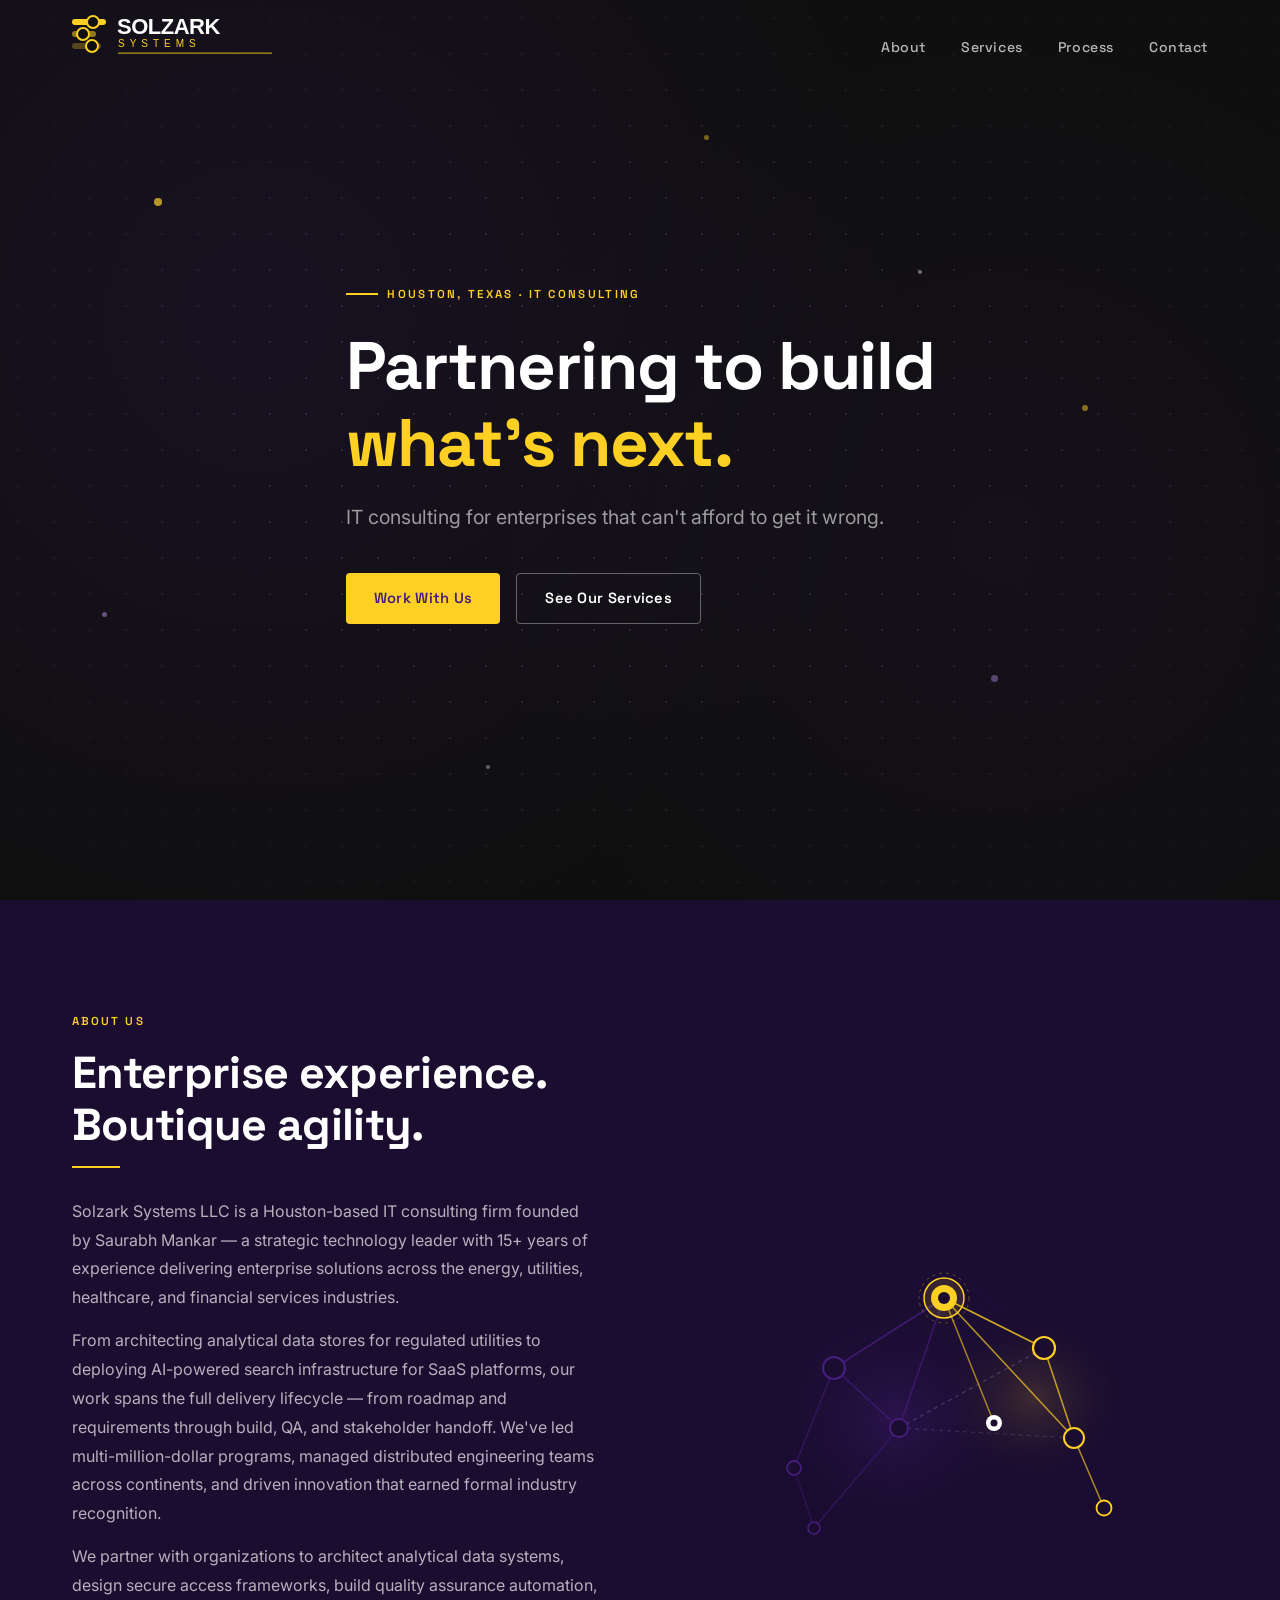
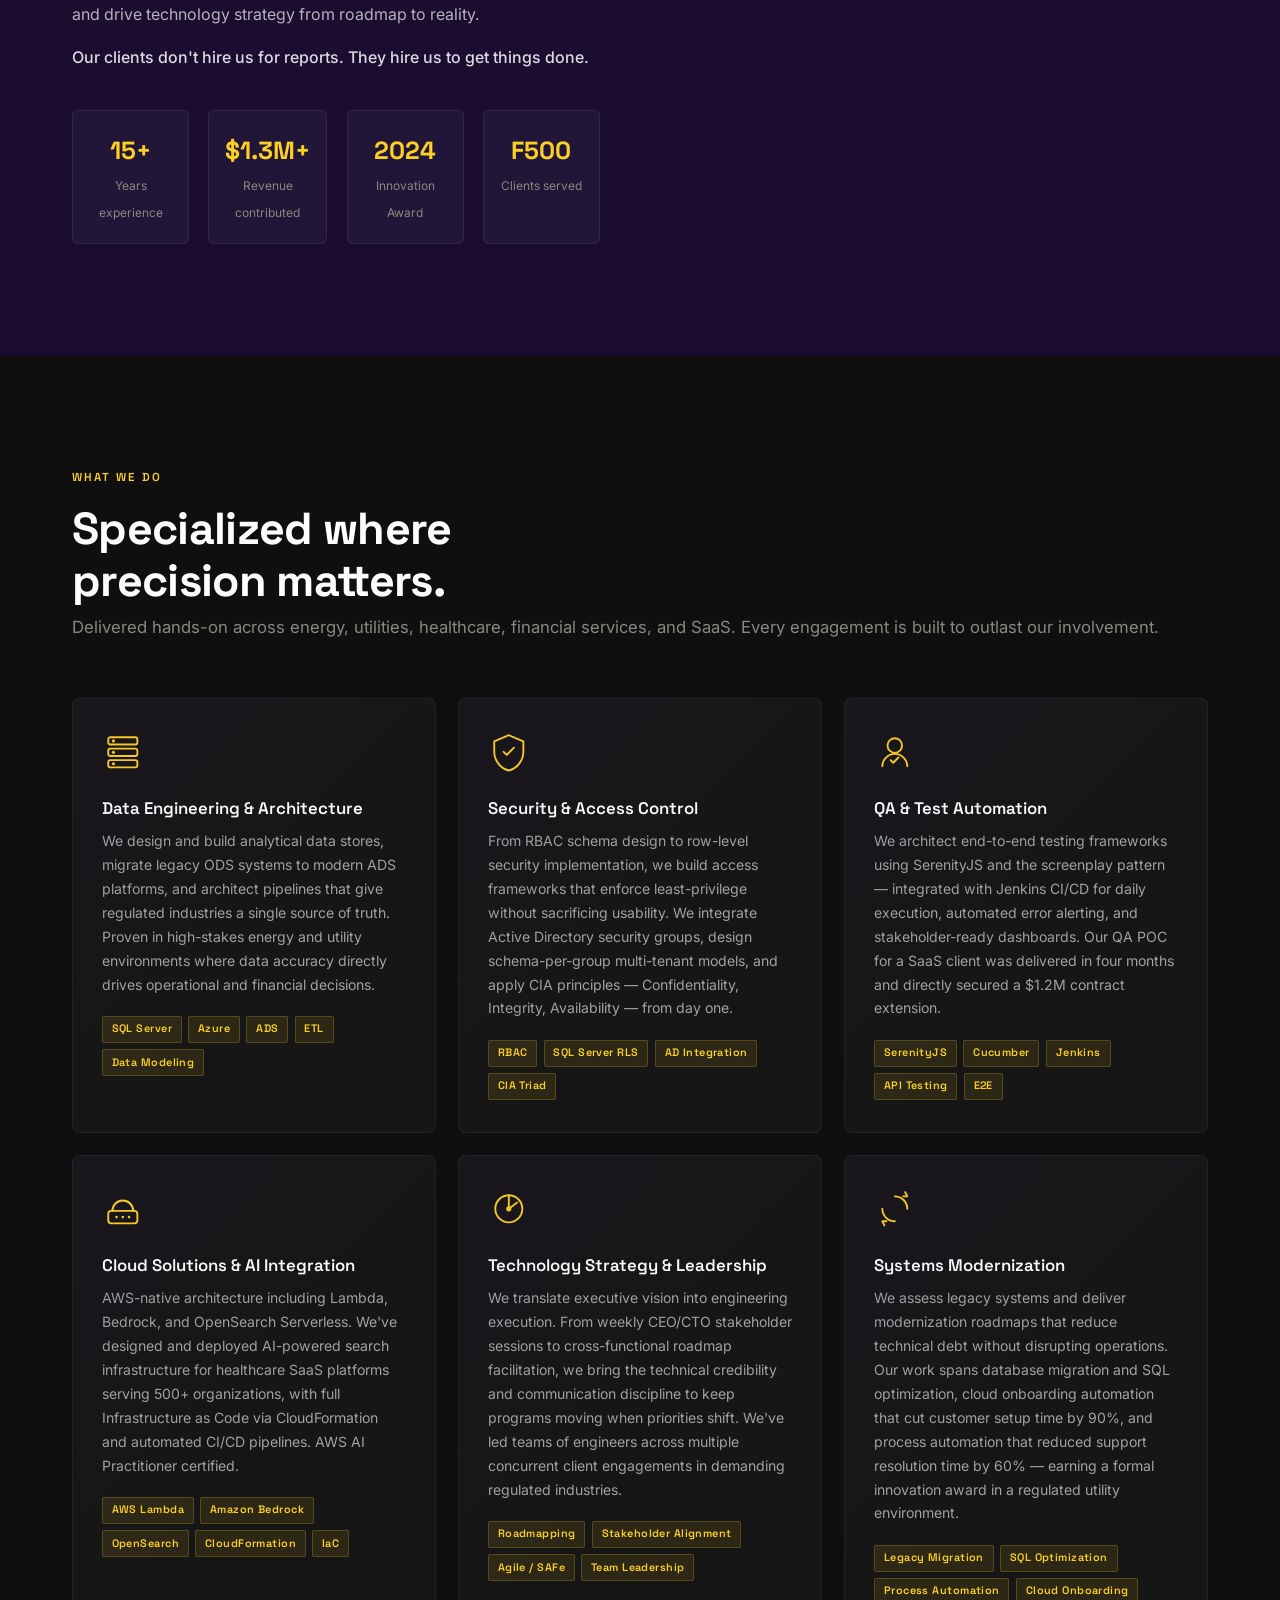
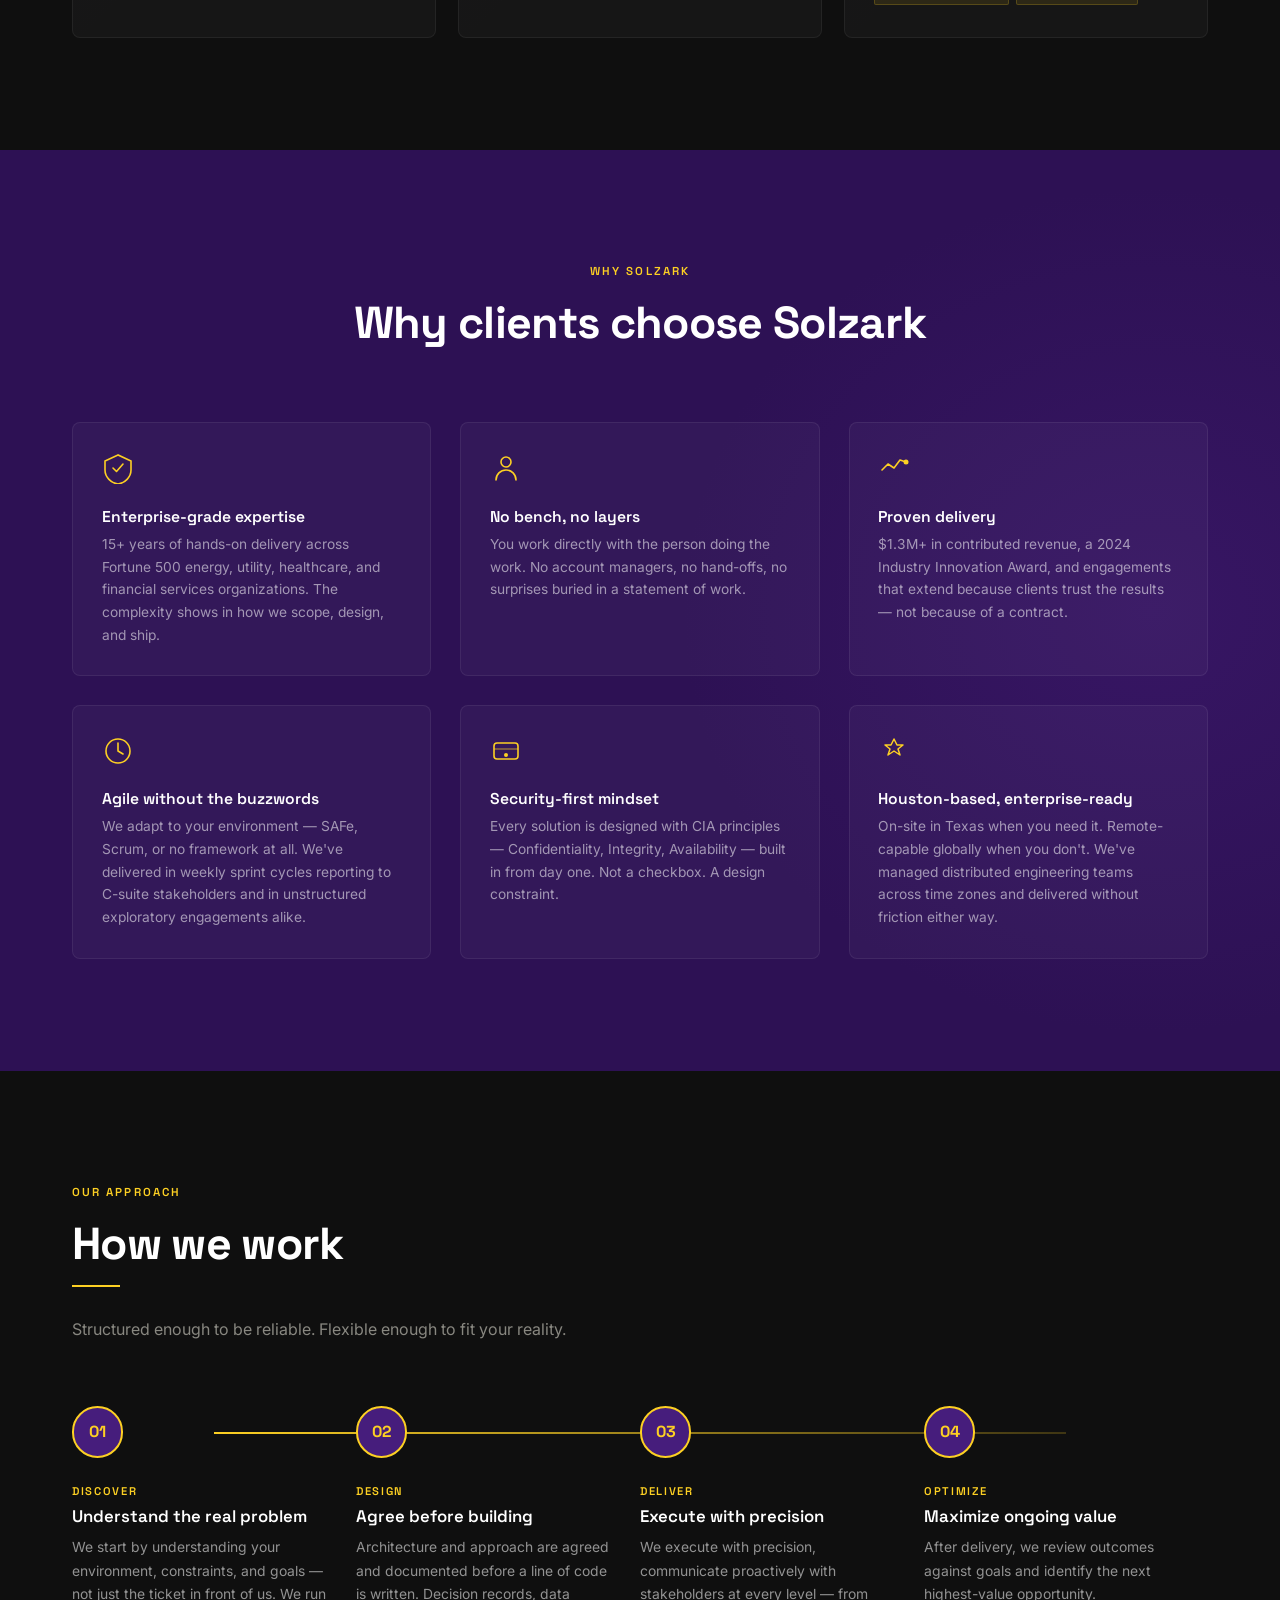
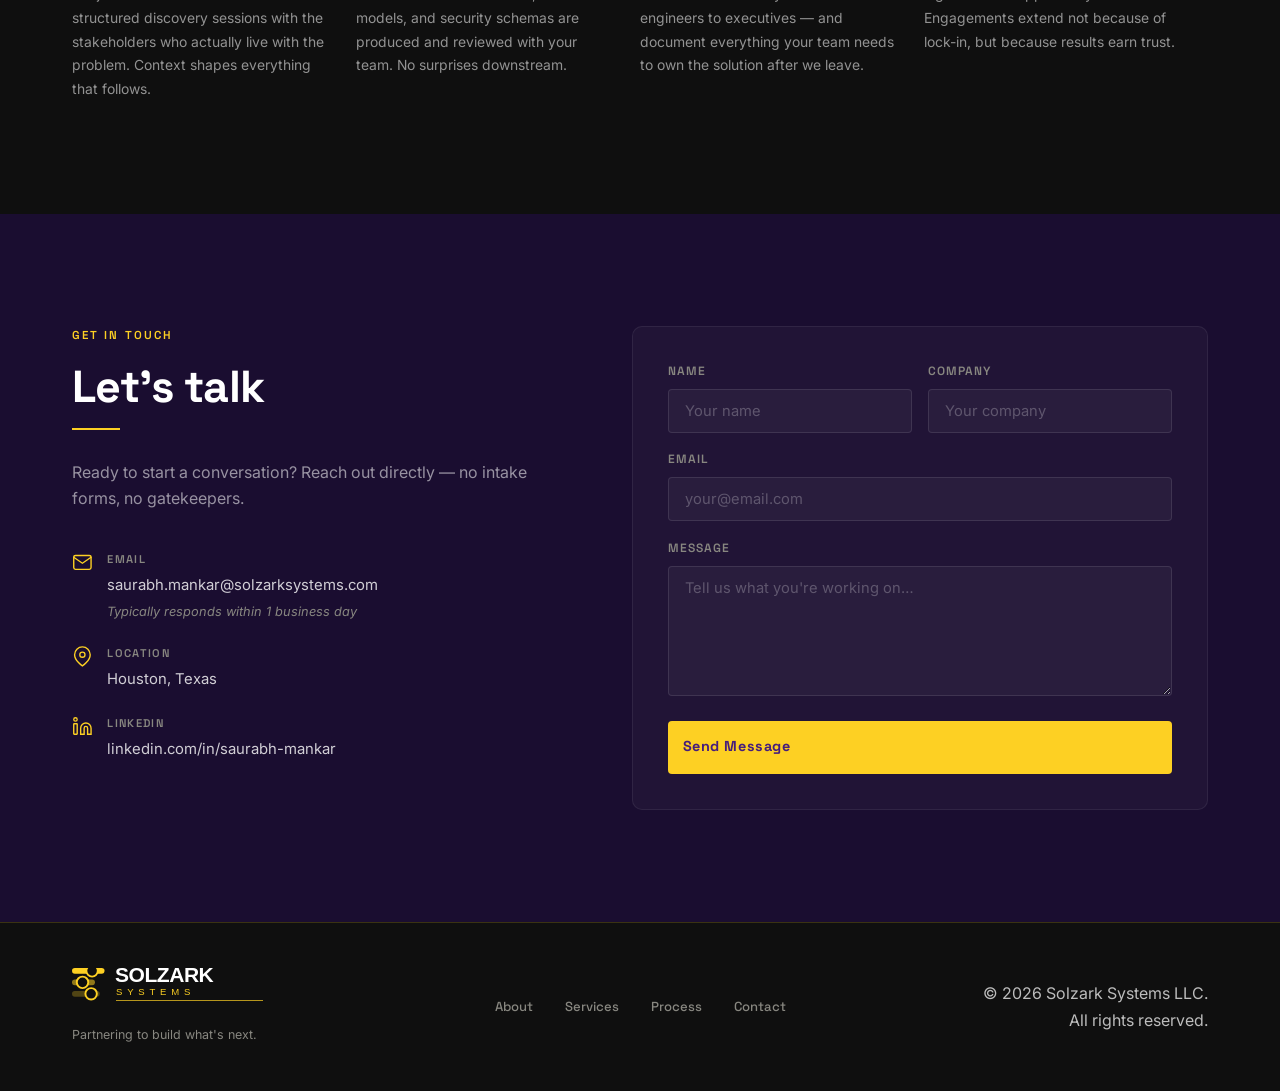
==== index.html @ e84ce882 "Initial commit" ====
<!DOCTYPE html>
<html lang="en">
<head>
  <meta charset="UTF-8" />
  <meta name="viewport" content="width=device-width, initial-scale=1.0" />
  <title>Solzark Systems LLC — Partnering to build what's next.</title>
  <meta name="description" content="Houston-based IT consulting firm specializing in data engineering, cloud architecture, security frameworks, and QA automation for enterprises." />

  <!-- Favicon (inline data URI of icon-only mark) -->
  <link rel="icon" type="image/svg+xml" href="assets/logos/icon-only-purple-bg-apps-digital.svg" />

  <!-- Fonts -->
  <link rel="preconnect" href="https://fonts.googleapis.com" />
  <link rel="preconnect" href="https://fonts.gstatic.com" crossorigin />
  <link href="https://fonts.googleapis.com/css2?family=Inter:wght@300;400;500;600&family=Space+Grotesk:wght@400;500;600;700&display=swap" rel="stylesheet" />

  <!-- Stylesheet -->
  <link rel="stylesheet" href="css/style.css" />
</head>
<body>

<!-- ═══════════════════════════════════════════════════════════
     NAVIGATION
     ═══════════════════════════════════════════════════════════ -->
<nav id="nav" role="navigation" aria-label="Main navigation">
  <div class="container nav-inner">

    <a href="#home" class="nav-logo" aria-label="Solzark Systems — home">
      <!--
        Logo: primary-dark-bg-dark-mode.svg
        Background rect removed so it sits on the nav's transparent/dark bg.
        The SVG viewBox is cropped to the content area only.
      -->
      <svg width="200" height="56" viewBox="20 28 400 92" xmlns="http://www.w3.org/2000/svg" aria-hidden="true">
        <!-- Pill bars -->
        <rect x="20" y="28" width="68" height="12" rx="6" fill="#FDD023"/>
        <rect x="20" y="52" width="48" height="12" rx="6" fill="#FDD023" opacity="0.55"/>
        <rect x="20" y="76" width="58" height="12" rx="6" fill="#FDD023" opacity="0.28"/>
        <!-- Circle nodes -->
        <circle cx="62" cy="34" r="12" fill="#0f0f0f" stroke="#FDD023" stroke-width="4"/>
        <circle cx="42" cy="58" r="12" fill="#0f0f0f" stroke="#FDD023" stroke-width="4"/>
        <circle cx="60" cy="82" r="12" fill="#0f0f0f" stroke="#FDD023" stroke-width="4"/>
        <!-- Wordmark -->
        <text x="110" y="58" font-family="Arial,Helvetica,sans-serif" font-size="44" font-weight="900" fill="#ffffff" letter-spacing="-1">SOLZARK</text>
        <text x="112" y="84" font-family="Arial,Helvetica,sans-serif" font-size="20" font-weight="500" fill="#FDD023" letter-spacing="10">SYSTEMS</text>
        <line x1="112" y1="96" x2="420" y2="96" stroke="#FDD023" stroke-width="2.5" opacity="0.7"/>
      </svg>
    </a>

    <ul class="nav-links" role="list">
      <li><a href="#about">About</a></li>
      <li><a href="#services">Services</a></li>
      <li><a href="#process">Process</a></li>
      <li><a href="#contact">Contact</a></li>
    </ul>

    <button class="hamburger" id="hamburger" aria-label="Toggle menu" aria-expanded="false">
      <span></span><span></span><span></span>
    </button>
  </div>

  <div class="mobile-nav" id="mobileNav" role="menu">
    <a href="#about"   role="menuitem">About</a>
    <a href="#services" role="menuitem">Services</a>
    <a href="#process" role="menuitem">Process</a>
    <a href="#contact" role="menuitem">Contact</a>
  </div>
</nav>


<!-- ═══════════════════════════════════════════════════════════
     HERO
     ═══════════════════════════════════════════════════════════ -->
<section id="home" aria-label="Hero">
  <div class="hero-bg">
    <div class="hero-node hero-node-1"></div>
    <div class="hero-node hero-node-2"></div>
    <div class="hero-node hero-node-3"></div>
    <div class="hero-node hero-node-4"></div>
    <div class="hero-node hero-node-5"></div>
    <div class="hero-node hero-node-6"></div>
    <div class="hero-node hero-node-7"></div>
  </div>
  <div class="container">
    <div class="hero-content">
      <span class="hero-eyebrow">Houston, Texas · IT Consulting</span>
      <h1 class="hero-headline">
        Partnering to build<br>
        <span class="accent">what's next.</span>
      </h1>
      <p class="hero-sub">IT consulting for enterprises that can't afford to get it wrong.</p>
      <div class="hero-ctas">
        <a href="#contact"  class="btn btn-primary">Work With Us</a>
        <a href="#services" class="btn btn-secondary">See Our Services</a>
      </div>
    </div>
  </div>
</section>


<!-- ═══════════════════════════════════════════════════════════
     ABOUT
     ═══════════════════════════════════════════════════════════ -->
<section id="about" aria-label="About Solzark Systems">
  <div class="container">
    <div class="about-grid">

      <div class="about-text">
        <span class="section-label fade-up">About Us</span>
        <h2 class="fade-up stagger-1">Enterprise experience.<br>Boutique agility.</h2>
        <div class="gold-line fade-up stagger-2"></div>

        <p class="about-body fade-up stagger-2">
          Solzark Systems LLC is a Houston-based IT consulting firm founded by Saurabh Mankar — a strategic technology
          leader with 15+ years of experience delivering enterprise solutions across the energy, utilities, healthcare,
          and financial services industries.
        </p>
        <p class="about-body fade-up stagger-3">
          From architecting analytical data stores for regulated utilities to deploying AI-powered search infrastructure
          for SaaS platforms, our work spans the full delivery lifecycle — from roadmap and requirements through build,
          QA, and stakeholder handoff. We've led multi-million-dollar programs, managed distributed engineering teams
          across continents, and driven innovation that earned formal industry recognition.
        </p>
        <p class="about-body fade-up stagger-4">
          We partner with organizations to architect analytical data systems, design secure access frameworks,
          build quality assurance automation, and drive technology strategy from roadmap to reality.
        </p>
        <p class="about-body callout fade-up stagger-5">
          Our clients don't hire us for reports. They hire us to get things done.
        </p>

        <div class="stats-row">
          <div class="stat-card fade-up stagger-2">
            <span class="stat-num">15+</span>
            <span class="stat-label">Years experience</span>
          </div>
          <div class="stat-card fade-up stagger-3">
            <span class="stat-num">$1.3M+</span>
            <span class="stat-label">Revenue contributed</span>
          </div>
          <div class="stat-card fade-up stagger-4">
            <span class="stat-num">2024</span>
            <span class="stat-label">Innovation Award</span>
          </div>
          <div class="stat-card fade-up stagger-5">
            <span class="stat-num">F500</span>
            <span class="stat-label">Clients served</span>
          </div>
        </div>
      </div>

      <div class="about-visual fade-up stagger-3" aria-hidden="true">
        <!-- Abstract network illustration -->
        <svg class="about-network" viewBox="0 0 420 380" fill="none" xmlns="http://www.w3.org/2000/svg">
          <defs>
            <radialGradient id="glow1" cx="50%" cy="50%" r="50%">
              <stop offset="0%"   stop-color="#461D7C" stop-opacity="0.3"/>
              <stop offset="100%" stop-color="#0f0f0f" stop-opacity="0"/>
            </radialGradient>
            <radialGradient id="glow2" cx="50%" cy="50%" r="50%">
              <stop offset="0%"   stop-color="#FDD023" stop-opacity="0.15"/>
              <stop offset="100%" stop-color="#0f0f0f" stop-opacity="0"/>
            </radialGradient>
          </defs>
          <ellipse cx="160" cy="180" rx="140" ry="130" fill="url(#glow1)"/>
          <ellipse cx="300" cy="160" rx="100" ry="90"  fill="url(#glow2)"/>
          <!-- Lines -->
          <line x1="210" y1="60"  x2="100" y2="130" stroke="#461D7C" stroke-width="1.8" opacity="0.8"/>
          <line x1="210" y1="60"  x2="165" y2="190" stroke="#461D7C" stroke-width="1.6" opacity="0.7"/>
          <line x1="210" y1="60"  x2="310" y2="110" stroke="#FDD023" stroke-width="1.8" opacity="0.8"/>
          <line x1="210" y1="60"  x2="340" y2="200" stroke="#FDD023" stroke-width="1.5" opacity="0.7"/>
          <line x1="210" y1="60"  x2="260" y2="185" stroke="#FDD023" stroke-width="1.5" opacity="0.6"/>
          <line x1="100" y1="130" x2="165" y2="190" stroke="#461D7C" stroke-width="1.6" opacity="0.7"/>
          <line x1="100" y1="130" x2="60"  y2="230" stroke="#461D7C" stroke-width="1.4" opacity="0.6"/>
          <line x1="165" y1="190" x2="80"  y2="290" stroke="#461D7C" stroke-width="1.4" opacity="0.55"/>
          <line x1="60"  y1="230" x2="80"  y2="290" stroke="#461D7C" stroke-width="1.2" opacity="0.5"/>
          <line x1="310" y1="110" x2="340" y2="200" stroke="#FDD023" stroke-width="1.6" opacity="0.7"/>
          <line x1="340" y1="200" x2="370" y2="270" stroke="#FDD023" stroke-width="1.5" opacity="0.65"/>
          <line x1="165" y1="190" x2="310" y2="110" stroke="#9B7CC4" stroke-width="1.2" stroke-dasharray="4,4" opacity="0.35"/>
          <line x1="165" y1="190" x2="340" y2="200" stroke="#9B7CC4" stroke-width="1"   stroke-dasharray="4,4" opacity="0.28"/>
          <!-- Hub -->
          <circle cx="210" cy="60" r="20" fill="rgba(253,208,35,0.12)" stroke="#FDD023" stroke-width="1.5"/>
          <circle cx="210" cy="60" r="13" fill="#FDD023"/>
          <circle cx="210" cy="60" r="6"  fill="#1a0d30"/>
          <!-- Left nodes -->
          <circle cx="100" cy="130" r="11" fill="#1a0d30" stroke="#461D7C" stroke-width="2.2"/>
          <circle cx="165" cy="190" r="9"  fill="#1a0d30" stroke="#461D7C" stroke-width="2"/>
          <circle cx="60"  cy="230" r="7"  fill="#1a0d30" stroke="#461D7C" stroke-width="1.8"/>
          <circle cx="80"  cy="290" r="6"  fill="#1a0d30" stroke="#461D7C" stroke-width="1.6"/>
          <!-- Bridge -->
          <circle cx="260" cy="185" r="8" fill="#ffffff"/>
          <circle cx="260" cy="185" r="3.5" fill="#1a0d30"/>
          <!-- Right nodes -->
          <circle cx="310" cy="110" r="11" fill="#1a0d30" stroke="#FDD023" stroke-width="2.2"/>
          <circle cx="340" cy="200" r="10" fill="#1a0d30" stroke="#FDD023" stroke-width="2"/>
          <circle cx="370" cy="270" r="7.5" fill="#1a0d30" stroke="#FDD023" stroke-width="1.8"/>
          <circle cx="210" cy="60" r="25" fill="none" stroke="#FDD023" stroke-width="0.8" stroke-dasharray="3,4" opacity="0.4"/>
        </svg>
      </div>

    </div>
  </div>
</section>


<!-- ═══════════════════════════════════════════════════════════
     SERVICES
     ═══════════════════════════════════════════════════════════ -->
<section id="services" aria-label="Services">
  <div class="container">
    <div class="services-header">
      <span class="section-label fade-up">What We Do</span>
      <h2 class="fade-up stagger-1">Specialized where<br>precision matters.</h2>
      <p class="services-sub fade-up stagger-2">Delivered hands-on across energy, utilities, healthcare, financial services, and SaaS. Every engagement is built to outlast our involvement.</p>
    </div>

    <div class="services-grid">

      <!-- 1 -->
      <div class="service-card fade-up stagger-1">
        <svg class="svc-icon" viewBox="0 0 40 40" fill="none" aria-hidden="true">
          <rect x="6" y="6"  width="28" height="7" rx="2" stroke="currentColor" stroke-width="1.8"/>
          <rect x="6" y="17" width="28" height="7" rx="2" stroke="currentColor" stroke-width="1.8"/>
          <rect x="6" y="28" width="28" height="7" rx="2" stroke="currentColor" stroke-width="1.8"/>
          <circle cx="11" cy="9.5"  r="1.5" fill="currentColor"/>
          <circle cx="11" cy="20.5" r="1.5" fill="currentColor"/>
          <circle cx="11" cy="31.5" r="1.5" fill="currentColor"/>
        </svg>
        <h3 class="svc-title">Data Engineering &amp; Architecture</h3>
        <p class="svc-body">
          We design and build analytical data stores, migrate legacy ODS systems to modern ADS platforms, and architect
          pipelines that give regulated industries a single source of truth. Proven in high-stakes energy and utility environments
          where data accuracy directly drives operational and financial decisions.
        </p>
        <div class="svc-tags">
          <span class="tag">SQL Server</span>
          <span class="tag">Azure</span>
          <span class="tag">ADS</span>
          <span class="tag">ETL</span>
          <span class="tag">Data Modeling</span>
        </div>
      </div>

      <!-- 2 -->
      <div class="service-card fade-up stagger-2">
        <svg class="svc-icon" viewBox="0 0 40 40" fill="none" aria-hidden="true">
          <path d="M20 4L6 10v10c0 8.3 5.9 16 14 18 8.1-2 14-9.7 14-18V10L20 4z" stroke="currentColor" stroke-width="1.8"/>
          <path d="M15 20l3 3 7-7" stroke="currentColor" stroke-width="1.8" stroke-linecap="round" stroke-linejoin="round"/>
        </svg>
        <h3 class="svc-title">Security &amp; Access Control</h3>
        <p class="svc-body">
          From RBAC schema design to row-level security implementation, we build access frameworks that enforce
          least-privilege without sacrificing usability. We integrate Active Directory security groups, design
          schema-per-group multi-tenant models, and apply CIA principles — Confidentiality, Integrity, Availability —
          from day one.
        </p>
        <div class="svc-tags">
          <span class="tag">RBAC</span>
          <span class="tag">SQL Server RLS</span>
          <span class="tag">AD Integration</span>
          <span class="tag">CIA Triad</span>
        </div>
      </div>

      <!-- 3 -->
      <div class="service-card fade-up stagger-3">
        <svg class="svc-icon" viewBox="0 0 40 40" fill="none" aria-hidden="true">
          <circle cx="20" cy="14" r="7" stroke="currentColor" stroke-width="1.8"/>
          <path d="M8 34c0-6.6 5.4-12 12-12s12 5.4 12 12" stroke="currentColor" stroke-width="1.8" stroke-linecap="round"/>
          <path d="M16 28l2.5 2.5 5-5" stroke="currentColor" stroke-width="1.8" stroke-linecap="round" stroke-linejoin="round"/>
        </svg>
        <h3 class="svc-title">QA &amp; Test Automation</h3>
        <p class="svc-body">
          We architect end-to-end testing frameworks using SerenityJS and the screenplay pattern — integrated with
          Jenkins CI/CD for daily execution, automated error alerting, and stakeholder-ready dashboards. Our QA POC
          for a SaaS client was delivered in four months and directly secured a $1.2M contract extension.
        </p>
        <div class="svc-tags">
          <span class="tag">SerenityJS</span>
          <span class="tag">Cucumber</span>
          <span class="tag">Jenkins</span>
          <span class="tag">API Testing</span>
          <span class="tag">E2E</span>
        </div>
      </div>

      <!-- 4 -->
      <div class="service-card fade-up stagger-4">
        <svg class="svc-icon" viewBox="0 0 40 40" fill="none" aria-hidden="true">
          <path d="M10 22c0-5.5 4.5-10 10-10s10 4.5 10 10" stroke="currentColor" stroke-width="1.8" stroke-linecap="round"/>
          <rect x="6" y="22" width="28" height="12" rx="3" stroke="currentColor" stroke-width="1.8"/>
          <line x1="14" y1="28" x2="14" y2="28" stroke="currentColor" stroke-width="2.5" stroke-linecap="round"/>
          <line x1="20" y1="28" x2="20" y2="28" stroke="currentColor" stroke-width="2.5" stroke-linecap="round"/>
          <line x1="26" y1="28" x2="26" y2="28" stroke="currentColor" stroke-width="2.5" stroke-linecap="round"/>
        </svg>
        <h3 class="svc-title">Cloud Solutions &amp; AI Integration</h3>
        <p class="svc-body">
          AWS-native architecture including Lambda, Bedrock, and OpenSearch Serverless. We've designed and deployed
          AI-powered search infrastructure for healthcare SaaS platforms serving 500+ organizations, with full
          Infrastructure as Code via CloudFormation and automated CI/CD pipelines. AWS AI Practitioner certified.
        </p>
        <div class="svc-tags">
          <span class="tag">AWS Lambda</span>
          <span class="tag">Amazon Bedrock</span>
          <span class="tag">OpenSearch</span>
          <span class="tag">CloudFormation</span>
          <span class="tag">IaC</span>
        </div>
      </div>

      <!-- 5 -->
      <div class="service-card fade-up stagger-5">
        <svg class="svc-icon" viewBox="0 0 40 40" fill="none" aria-hidden="true">
          <circle cx="20" cy="20" r="13" stroke="currentColor" stroke-width="1.8"/>
          <line x1="20" y1="7"  x2="20" y2="20" stroke="currentColor" stroke-width="1.8" stroke-linecap="round"/>
          <line x1="20" y1="20" x2="28" y2="14" stroke="currentColor" stroke-width="1.8" stroke-linecap="round"/>
          <circle cx="20" cy="20" r="2.5" fill="currentColor"/>
        </svg>
        <h3 class="svc-title">Technology Strategy &amp; Leadership</h3>
        <p class="svc-body">
          We translate executive vision into engineering execution. From weekly CEO/CTO stakeholder sessions to
          cross-functional roadmap facilitation, we bring the technical credibility and communication discipline
          to keep programs moving when priorities shift. We've led teams of engineers across multiple concurrent
          client engagements in demanding regulated industries.
        </p>
        <div class="svc-tags">
          <span class="tag">Roadmapping</span>
          <span class="tag">Stakeholder Alignment</span>
          <span class="tag">Agile / SAFe</span>
          <span class="tag">Team Leadership</span>
        </div>
      </div>

      <!-- 6 -->
      <div class="service-card fade-up stagger-6">
        <svg class="svc-icon" viewBox="0 0 40 40" fill="none" aria-hidden="true">
          <path d="M20 8a12 12 0 0 1 12 12" stroke="currentColor" stroke-width="1.8" stroke-linecap="round"/>
          <path d="M20 32a12 12 0 0 1-12-12" stroke="currentColor" stroke-width="1.8" stroke-linecap="round"/>
          <polyline points="30,4 32,8 28,8" stroke="currentColor" stroke-width="1.8" stroke-linecap="round" stroke-linejoin="round"/>
          <polyline points="10,36 8,32 12,32" stroke="currentColor" stroke-width="1.8" stroke-linecap="round" stroke-linejoin="round"/>
        </svg>
        <h3 class="svc-title">Systems Modernization</h3>
        <p class="svc-body">
          We assess legacy systems and deliver modernization roadmaps that reduce technical debt without disrupting
          operations. Our work spans database migration and SQL optimization, cloud onboarding automation that cut
          customer setup time by 90%, and process automation that reduced support resolution time by 60% — earning
          a formal innovation award in a regulated utility environment.
        </p>
        <div class="svc-tags">
          <span class="tag">Legacy Migration</span>
          <span class="tag">SQL Optimization</span>
          <span class="tag">Process Automation</span>
          <span class="tag">Cloud Onboarding</span>
        </div>
      </div>

    </div>
  </div>
</section>


<!-- ═══════════════════════════════════════════════════════════
     WHY SOLZARK
     ═══════════════════════════════════════════════════════════ -->
<section id="why" aria-label="Why Solzark">
  <div class="container">
    <div class="why-header">
      <span class="section-label fade-up">Why Solzark</span>
      <h2 class="fade-up stagger-1">Why clients choose Solzark</h2>
      <div class="gold-line fade-up stagger-2"></div>
    </div>
    <div class="why-grid">

      <div class="why-card fade-up stagger-1">
        <svg class="why-icon" viewBox="0 0 32 32" fill="none" aria-hidden="true">
          <path d="M16 3L3 9v9c0 6.6 5.5 13 13 14 7.5-1 13-7.4 13-14V9L16 3z" stroke="currentColor" stroke-width="1.6"/>
          <path d="M11 16l3.5 3.5L21 12" stroke="currentColor" stroke-width="1.6" stroke-linecap="round" stroke-linejoin="round"/>
        </svg>
        <h3 class="why-title">Enterprise-grade expertise</h3>
        <p class="why-desc">15+ years of hands-on delivery across Fortune 500 energy, utility, healthcare, and financial services organizations. The complexity shows in how we scope, design, and ship.</p>
      </div>

      <div class="why-card fade-up stagger-2">
        <svg class="why-icon" viewBox="0 0 32 32" fill="none" aria-hidden="true">
          <circle cx="16" cy="10" r="5" stroke="currentColor" stroke-width="1.6"/>
          <path d="M6 28c0-5.5 4.5-10 10-10s10 4.5 10 10" stroke="currentColor" stroke-width="1.6" stroke-linecap="round"/>
        </svg>
        <h3 class="why-title">No bench, no layers</h3>
        <p class="why-desc">You work directly with the person doing the work. No account managers, no hand-offs, no surprises buried in a statement of work.</p>
      </div>

      <div class="why-card fade-up stagger-3">
        <svg class="why-icon" viewBox="0 0 32 32" fill="none" aria-hidden="true">
          <polyline points="4,18 10,12 16,16 22,8 28,10" stroke="currentColor" stroke-width="1.6" stroke-linecap="round" stroke-linejoin="round"/>
          <circle cx="28" cy="10" r="2.5" fill="currentColor"/>
        </svg>
        <h3 class="why-title">Proven delivery</h3>
        <p class="why-desc">$1.3M+ in contributed revenue, a 2024 Industry Innovation Award, and engagements that extend because clients trust the results — not because of a contract.</p>
      </div>

      <div class="why-card fade-up stagger-4">
        <svg class="why-icon" viewBox="0 0 32 32" fill="none" aria-hidden="true">
          <circle cx="16" cy="16" r="12" stroke="currentColor" stroke-width="1.6"/>
          <path d="M16 8v8l5 3" stroke="currentColor" stroke-width="1.6" stroke-linecap="round" stroke-linejoin="round"/>
        </svg>
        <h3 class="why-title">Agile without the buzzwords</h3>
        <p class="why-desc">We adapt to your environment — SAFe, Scrum, or no framework at all. We've delivered in weekly sprint cycles reporting to C-suite stakeholders and in unstructured exploratory engagements alike.</p>
      </div>

      <div class="why-card fade-up stagger-5">
        <svg class="why-icon" viewBox="0 0 32 32" fill="none" aria-hidden="true">
          <rect x="4" y="8" width="24" height="16" rx="3" stroke="currentColor" stroke-width="1.6"/>
          <line x1="4" y1="14" x2="28" y2="14" stroke="currentColor" stroke-width="1.4" opacity="0.5"/>
          <circle cx="16" cy="20" r="2" fill="currentColor"/>
        </svg>
        <h3 class="why-title">Security-first mindset</h3>
        <p class="why-desc">Every solution is designed with CIA principles — Confidentiality, Integrity, Availability — built in from day one. Not a checkbox. A design constraint.</p>
      </div>

      <div class="why-card fade-up stagger-6">
        <svg class="why-icon" viewBox="0 0 32 32" fill="none" aria-hidden="true">
          <path d="M16 4l3 6h6l-5 4 2 6-6-4-6 4 2-6-5-4h6z" stroke="currentColor" stroke-width="1.5" stroke-linejoin="round"/>
        </svg>
        <h3 class="why-title">Houston-based, enterprise-ready</h3>
        <p class="why-desc">On-site in Texas when you need it. Remote-capable globally when you don't. We've managed distributed engineering teams across time zones and delivered without friction either way.</p>
      </div>

    </div>
  </div>
</section>


<!-- ═══════════════════════════════════════════════════════════
     PROCESS
     ═══════════════════════════════════════════════════════════ -->
<section id="process" aria-label="Our Process">
  <div class="container">
    <div class="process-header">
      <span class="section-label fade-up">Our Approach</span>
      <h2 class="fade-up stagger-1">How we work</h2>
      <div class="gold-line fade-up stagger-2"></div>
      <p class="fade-up stagger-2" style="color:var(--muted);max-width:520px;">
        Structured enough to be reliable. Flexible enough to fit your reality.
      </p>
    </div>

    <div class="process-timeline">
      <div class="process-step fade-up stagger-1">
        <div class="step-num">01</div>
        <p class="step-label">Discover</p>
        <h3 class="step-title">Understand the real problem</h3>
        <p class="step-body">We start by understanding your environment, constraints, and goals — not just the ticket in front of us. We run structured discovery sessions with the stakeholders who actually live with the problem. Context shapes everything that follows.</p>
      </div>
      <div class="process-step fade-up stagger-2">
        <div class="step-num">02</div>
        <p class="step-label">Design</p>
        <h3 class="step-title">Agree before building</h3>
        <p class="step-body">Architecture and approach are agreed and documented before a line of code is written. Decision records, data models, and security schemas are produced and reviewed with your team. No surprises downstream.</p>
      </div>
      <div class="process-step fade-up stagger-3">
        <div class="step-num">03</div>
        <p class="step-label">Deliver</p>
        <h3 class="step-title">Execute with precision</h3>
        <p class="step-body">We execute with precision, communicate proactively with stakeholders at every level — from engineers to executives — and document everything your team needs to own the solution after we leave.</p>
      </div>
      <div class="process-step fade-up stagger-4">
        <div class="step-num">04</div>
        <p class="step-label">Optimize</p>
        <h3 class="step-title">Maximize ongoing value</h3>
        <p class="step-body">After delivery, we review outcomes against goals and identify the next highest-value opportunity. Engagements extend not because of lock-in, but because results earn trust.</p>
      </div>
    </div>
  </div>
</section>


<!-- ═══════════════════════════════════════════════════════════
     CONTACT
     ═══════════════════════════════════════════════════════════ -->
<section id="contact" aria-label="Contact">
  <div class="container">
    <div class="contact-grid">

      <div class="contact-left">
        <span class="section-label fade-up">Get In Touch</span>
        <h2 class="fade-up stagger-1">Let's talk</h2>
        <div class="gold-line fade-up stagger-2"></div>
        <p class="contact-sub fade-up stagger-2">Ready to start a conversation? Reach out directly — no intake forms, no gatekeepers.</p>

        <div class="contact-item fade-up stagger-3">
          <svg class="contact-item-icon" viewBox="0 0 24 24" fill="none" aria-hidden="true">
            <path d="M4 4h16c1.1 0 2 .9 2 2v12c0 1.1-.9 2-2 2H4c-1.1 0-2-.9-2-2V6c0-1.1.9-2 2-2z" stroke="currentColor" stroke-width="1.6"/>
            <polyline points="22,6 12,13 2,6" stroke="currentColor" stroke-width="1.6" stroke-linecap="round"/>
          </svg>
          <div>
            <p class="contact-item-label">Email</p>
            <a href="mailto:saurabh.mankar@solzarksystems.com" class="contact-item-val">saurabh.mankar@solzarksystems.com</a>
            <p class="response-note">Typically responds within 1 business day</p>
          </div>
        </div>

        <div class="contact-item fade-up stagger-4">
          <svg class="contact-item-icon" viewBox="0 0 24 24" fill="none" aria-hidden="true">
            <path d="M21 10c0 7-9 13-9 13s-9-6-9-13a9 9 0 0 1 18 0z" stroke="currentColor" stroke-width="1.6"/>
            <circle cx="12" cy="10" r="3" stroke="currentColor" stroke-width="1.5"/>
          </svg>
          <div>
            <p class="contact-item-label">Location</p>
            <span class="contact-item-val">Houston, Texas</span>
          </div>
        </div>

        <div class="contact-item fade-up stagger-5">
          <svg class="contact-item-icon" viewBox="0 0 24 24" fill="none" aria-hidden="true">
            <path d="M16 8a6 6 0 0 1 6 6v7h-4v-7a2 2 0 0 0-4 0v7h-4v-7a6 6 0 0 1 6-6z" stroke="currentColor" stroke-width="1.6"/>
            <rect x="2" y="9" width="4" height="12" stroke="currentColor" stroke-width="1.6" rx="0.5"/>
            <circle cx="4" cy="4" r="2" stroke="currentColor" stroke-width="1.5"/>
          </svg>
          <div>
            <p class="contact-item-label">LinkedIn</p>
            <!-- TODO: Replace with your actual LinkedIn profile URL -->
            <a href="https://linkedin.com/in/saurabh-mankar" target="_blank" rel="noopener noreferrer" class="contact-item-val">linkedin.com/in/saurabh-mankar</a>
          </div>
        </div>
      </div>

      <div class="fade-up stagger-2">
        <div class="contact-form">
          <form id="contactForm" action="https://formspree.io/f/xgornnzn" method="POST">
            <div class="form-row">
              <div class="form-group">
                <label for="name">Name</label>
                <input type="text" id="name" name="name" placeholder="Your name" required />
              </div>
              <div class="form-group">
                <label for="company">Company</label>
                <input type="text" id="company" name="company" placeholder="Your company" />
              </div>
            </div>
            <div class="form-group">
              <label for="email">Email</label>
              <input type="email" id="email" name="email" placeholder="your@email.com" required />
            </div>
            <div class="form-group">
              <label for="message">Message</label>
              <textarea id="message" name="message" placeholder="Tell us what you're working on…" required></textarea>
            </div>
            <button type="submit" class="btn btn-primary form-submit">Send Message</button>
          </form>

          <div id="form-success">
            <svg class="check-icon" viewBox="0 0 48 48" fill="none" aria-hidden="true">
              <circle cx="24" cy="24" r="22" stroke="#FDD023" stroke-width="2"/>
              <path d="M15 24l7 7 11-11" stroke="#FDD023" stroke-width="2.5" stroke-linecap="round" stroke-linejoin="round"/>
            </svg>
            <h3>Message received.</h3>
            <p>Thanks for reaching out. Saurabh will be in touch within 1 business day.</p>
          </div>
        </div>
      </div>

    </div>
  </div>
</section>


<!-- ═══════════════════════════════════════════════════════════
     FOOTER
     ═══════════════════════════════════════════════════════════ -->
<footer>
  <div class="container footer-inner">

    <div class="footer-brand">
      <svg class="footer-logo" viewBox="20 28 400 92" xmlns="http://www.w3.org/2000/svg" aria-label="Solzark Systems" aria-hidden="true">
        <rect x="20" y="28" width="68" height="12" rx="6" fill="#FDD023"/>
        <rect x="20" y="52" width="48" height="12" rx="6" fill="#FDD023" opacity="0.55"/>
        <rect x="20" y="76" width="58" height="12" rx="6" fill="#FDD023" opacity="0.28"/>
        <circle cx="62" cy="34" r="12" fill="#0f0f0f" stroke="#FDD023" stroke-width="4"/>
        <circle cx="42" cy="58" r="12" fill="#0f0f0f" stroke="#FDD023" stroke-width="4"/>
        <circle cx="60" cy="82" r="12" fill="#0f0f0f" stroke="#FDD023" stroke-width="4"/>
        <text x="110" y="58" font-family="Arial,Helvetica,sans-serif" font-size="44" font-weight="900" fill="#ffffff" letter-spacing="-1">SOLZARK</text>
        <text x="112" y="84" font-family="Arial,Helvetica,sans-serif" font-size="20" font-weight="500" fill="#FDD023" letter-spacing="10">SYSTEMS</text>
        <line x1="112" y1="96" x2="420" y2="96" stroke="#FDD023" stroke-width="2.5" opacity="0.7"/>
      </svg>
      <p class="tagline">Partnering to build what's next.</p>
    </div>

    <nav class="footer-links" aria-label="Footer navigation">
      <a href="#about">About</a>
      <a href="#services">Services</a>
      <a href="#process">Process</a>
      <a href="#contact">Contact</a>
    </nav>

    <div class="footer-copy">
      <p>© 2026 Solzark Systems LLC.</p>
      <p>All rights reserved.</p>
    </div>

  </div>
</footer>

<!-- Script -->
<script src="js/main.js"></script>
</body>
</html>
---- css/style.css ----
/* ═══════════════════════════════════════════════════════════════
   SOLZARK SYSTEMS LLC — Main Stylesheet
   Fonts: Inter (body) · Space Grotesk (headings) via Google Fonts
   ═══════════════════════════════════════════════════════════════ */

:root {
  --purple:       #461D7C;
  --gold:         #FDD023;
  --dark-purple:  #2D1154;
  --bg:           #0f0f0f;
  --white:        #ffffff;
  --muted:        #888780;
  --light-purple: #9B7CC4;
  --purple-bg2:   #1a0d30;
  --card-bg:      #161616;
  --transition:   0.28s cubic-bezier(0.4, 0, 0.2, 1);
}

*, *::before, *::after { box-sizing: border-box; margin: 0; padding: 0; }
html { scroll-behavior: smooth; font-size: 16px; }
body {
  background: var(--bg);
  color: var(--white);
  font-family: 'Inter', sans-serif;
  line-height: 1.65;
  overflow-x: hidden;
  -webkit-font-smoothing: antialiased;
}
a { color: inherit; text-decoration: none; }
img { display: block; max-width: 100%; }
button { cursor: pointer; border: none; background: none; font: inherit; }
ul { list-style: none; }

h1, h2, h3, h4 { font-family: 'Space Grotesk', sans-serif; line-height: 1.15; }
h1 { font-size: clamp(2.4rem, 5.5vw, 4.2rem); font-weight: 700; letter-spacing: -0.02em; }
h2 { font-size: clamp(1.8rem, 3.5vw, 2.8rem); font-weight: 700; letter-spacing: -0.015em; }
h3 { font-size: 1.15rem; font-weight: 600; }
p  { color: rgba(255,255,255,0.72); font-size: 1rem; }

.container { max-width: 1200px; margin: 0 auto; padding: 0 2rem; }

.section-label {
  font-family: 'Space Grotesk', sans-serif;
  font-size: 0.72rem;
  font-weight: 600;
  letter-spacing: 0.18em;
  text-transform: uppercase;
  color: var(--gold);
  margin-bottom: 1rem;
  display: block;
}
.gold-line { width: 3rem; height: 2px; background: var(--gold); margin: 1rem 0 1.8rem; }

/* Scroll animations */
.fade-up { opacity: 0; transform: translateY(32px); transition: opacity 0.65s ease, transform 0.65s ease; }
.fade-up.visible { opacity: 1; transform: translateY(0); }
.stagger-1 { transition-delay: 0.05s; }
.stagger-2 { transition-delay: 0.12s; }
.stagger-3 { transition-delay: 0.19s; }
.stagger-4 { transition-delay: 0.26s; }
.stagger-5 { transition-delay: 0.33s; }
.stagger-6 { transition-delay: 0.40s; }

/* Buttons */
.btn {
  display: inline-flex; align-items: center; gap: 0.5rem;
  padding: 0.78rem 1.75rem; border-radius: 4px;
  font-family: 'Space Grotesk', sans-serif; font-weight: 600;
  font-size: 0.92rem; letter-spacing: 0.02em; transition: var(--transition);
}
.btn-primary { background: var(--gold); color: var(--purple); }
.btn-primary:hover { background: #ffe566; box-shadow: 0 0 28px rgba(253,208,35,0.45); transform: translateY(-1px); }
.btn-secondary { background: transparent; color: var(--white); border: 1.5px solid rgba(255,255,255,0.35); }
.btn-secondary:hover { border-color: rgba(255,255,255,0.75); background: rgba(255,255,255,0.06); transform: translateY(-1px); }

/* ── NAV ────────────────────────────────────────────────────── */
#nav {
  position: fixed; top: 0; left: 0; right: 0; z-index: 1000;
  padding: 0.9rem 0;
  transition: background var(--transition), backdrop-filter var(--transition), box-shadow var(--transition);
}
#nav.scrolled {
  background: rgba(15,15,15,0.9);
  backdrop-filter: blur(14px);
  -webkit-backdrop-filter: blur(14px);
  box-shadow: 0 1px 0 rgba(253,208,35,0.08);
}
.nav-inner { display: flex; align-items: center; justify-content: space-between; }
.nav-logo img { height: 52px; width: auto; display: block; }

.nav-links { display: flex; align-items: center; gap: 2.2rem; }
.nav-links a {
  font-family: 'Space Grotesk', sans-serif; font-size: 0.88rem; font-weight: 500;
  color: rgba(255,255,255,0.7); letter-spacing: 0.04em;
  transition: color var(--transition); position: relative;
}
.nav-links a::after {
  content: ''; position: absolute; bottom: -3px; left: 0;
  width: 0; height: 1.5px; background: var(--gold); transition: width var(--transition);
}
.nav-links a:hover, .nav-links a.active { color: var(--white); }
.nav-links a:hover::after, .nav-links a.active::after { width: 100%; }

.hamburger { display: none; flex-direction: column; gap: 5px; padding: 4px; }
.hamburger span { display: block; width: 22px; height: 2px; background: var(--white); transition: var(--transition); transform-origin: center; }
.hamburger.open span:nth-child(1) { transform: rotate(45deg) translate(5px,5px); }
.hamburger.open span:nth-child(2) { opacity: 0; }
.hamburger.open span:nth-child(3) { transform: rotate(-45deg) translate(5px,-5px); }

.mobile-nav {
  display: none; flex-direction: column;
  background: rgba(15,15,15,0.97); backdrop-filter: blur(20px); -webkit-backdrop-filter: blur(20px);
  position: absolute; top: 100%; left: 0; right: 0;
  border-top: 1px solid rgba(253,208,35,0.12); padding: 1rem 0;
}
.mobile-nav.open { display: flex; }
.mobile-nav a {
  font-family: 'Space Grotesk', sans-serif; font-size: 1rem; font-weight: 500;
  color: rgba(255,255,255,0.8); padding: 0.9rem 2rem;
  border-bottom: 1px solid rgba(255,255,255,0.04);
  transition: color var(--transition), background var(--transition);
}
.mobile-nav a:hover { color: var(--gold); background: rgba(253,208,35,0.04); }

/* ── HERO ───────────────────────────────────────────────────── */
#home {
  min-height: 100vh; display: flex; align-items: center;
  position: relative; overflow: hidden; background: var(--bg);
}
.hero-bg { position: absolute; inset: 0; pointer-events: none; overflow: hidden; }
.hero-bg::before {
  content: ''; position: absolute; inset: 0;
  background-image:
    radial-gradient(circle at 20% 35%, rgba(70,29,124,0.18) 0%, transparent 55%),
    radial-gradient(circle at 78% 60%, rgba(70,29,124,0.10) 0%, transparent 45%);
}
.hero-bg::after {
  content: ''; position: absolute; inset: 0;
  background-image: radial-gradient(circle, rgba(155,124,196,0.18) 1px, transparent 1px);
  background-size: 36px 36px;
  mask-image: radial-gradient(ellipse 80% 80% at 50% 50%, black 30%, transparent 100%);
  -webkit-mask-image: radial-gradient(ellipse 80% 80% at 50% 50%, black 30%, transparent 100%);
}
.hero-node { position: absolute; border-radius: 50%; animation: nodePulse 4s ease-in-out infinite; }
.hero-node-1 { width:8px; height:8px; background:var(--gold); opacity:.7; top:22%; left:12%; animation-delay:0s; }
.hero-node-2 { width:5px; height:5px; background:var(--light-purple); opacity:.6; top:68%; left:8%; animation-delay:1.2s; }
.hero-node-3 { width:6px; height:6px; background:var(--gold); opacity:.5; top:45%; right:15%; animation-delay:.6s; }
.hero-node-4 { width:4px; height:4px; background:var(--white); opacity:.4; top:30%; right:28%; animation-delay:1.8s; }
.hero-node-5 { width:7px; height:7px; background:var(--light-purple); opacity:.5; top:75%; right:22%; animation-delay:.3s; }
.hero-node-6 { width:5px; height:5px; background:var(--gold); opacity:.45; top:15%; left:55%; animation-delay:2.2s; }
.hero-node-7 { width:4px; height:4px; background:var(--white); opacity:.35; top:85%; left:38%; animation-delay:1.5s; }
@keyframes nodePulse { 0%,100%{opacity:.2;transform:scale(1)} 50%{opacity:.9;transform:scale(1.5)} }

.hero-content { position: relative; z-index: 1; max-width: 780px; }
.hero-eyebrow {
  display: inline-flex; align-items: center; gap: 0.6rem;
  font-family: 'Space Grotesk', sans-serif; font-size: 0.72rem; font-weight: 600;
  letter-spacing: 0.2em; text-transform: uppercase; color: var(--gold); margin-bottom: 1.5rem;
}
.hero-eyebrow::before { content: ''; width: 2rem; height: 1.5px; background: var(--gold); display: block; }
.hero-headline { margin-bottom: 1.2rem; }
.hero-headline .accent { color: var(--gold); }
.hero-sub {
  font-size: clamp(1.05rem,2vw,1.22rem); color: rgba(255,255,255,0.58);
  margin-bottom: 2.4rem; max-width: 560px; line-height: 1.7;
}
.hero-ctas { display: flex; flex-wrap: wrap; gap: 1rem; }

/* ── ABOUT ──────────────────────────────────────────────────── */
#about { background: var(--purple-bg2); padding: 7rem 0; }
.about-grid { display: grid; grid-template-columns: 1fr 1fr; gap: 5rem; align-items: center; }
.about-body { color: rgba(255,255,255,0.68); line-height: 1.8; margin-bottom: 0.9rem; }
.about-body.callout { color: rgba(255,255,255,0.85); font-weight: 500; }
.stats-row { display: grid; grid-template-columns: repeat(4,1fr); gap: 1.2rem; margin-top: 2.4rem; }
.stat-card {
  background: rgba(255,255,255,0.04); border: 1px solid rgba(255,255,255,0.07);
  border-radius: 6px; padding: 1.2rem 1rem; text-align: center;
  transition: border-color var(--transition), transform var(--transition);
}
.stat-card:hover { border-color: rgba(253,208,35,0.25); transform: translateY(-2px); }
.stat-num { font-family: 'Space Grotesk',sans-serif; font-size: 1.55rem; font-weight: 700; color: var(--gold); display: block; }
.stat-label { font-size: 0.75rem; color: var(--muted); margin-top: 0.25rem; line-height: 1.4; }
.about-visual { display: flex; align-items: center; justify-content: center; }
.about-network { width: 100%; max-width: 420px; filter: drop-shadow(0 0 40px rgba(70,29,124,0.4)); }

/* ── SERVICES ───────────────────────────────────────────────── */
#services { background: var(--bg); padding: 7rem 0; }
.services-header { margin-bottom: 3.5rem; }
.services-sub { color: var(--muted); font-size: 1.05rem; margin-top: 0.5rem; }
.services-grid { display: grid; grid-template-columns: repeat(3,1fr); gap: 1.4rem; }
.service-card {
  background: var(--card-bg); border: 1px solid rgba(255,255,255,0.06);
  border-radius: 8px; padding: 2rem 1.8rem;
  transition: border-color var(--transition), transform var(--transition), box-shadow var(--transition);
  position: relative; overflow: hidden;
}
.service-card::before {
  content: ''; position: absolute; inset: 0;
  background: linear-gradient(135deg, rgba(70,29,124,0.06) 0%, transparent 60%); pointer-events: none;
}
.service-card:hover { border-color: rgba(70,29,124,0.6); transform: translateY(-4px); box-shadow: 0 12px 40px rgba(70,29,124,0.2); }
.svc-icon { width: 2.6rem; height: 2.6rem; margin-bottom: 1.2rem; color: var(--gold); }
.svc-title { color: var(--white); margin-bottom: 0.65rem; font-size: 1.05rem; }
.svc-body { font-size: 0.88rem; color: rgba(255,255,255,0.6); line-height: 1.7; margin-bottom: 1.2rem; }
.svc-tags { display: flex; flex-wrap: wrap; gap: 0.4rem; }
.tag {
  font-family: 'Space Grotesk',sans-serif; font-size: 0.68rem; font-weight: 600;
  letter-spacing: 0.04em; color: var(--gold); background: rgba(253,208,35,0.1);
  border: 1px solid rgba(253,208,35,0.2); padding: 0.22rem 0.55rem; border-radius: 2px;
}

/* ── WHY ────────────────────────────────────────────────────── */
#why { background: var(--dark-purple); padding: 7rem 0; position: relative; overflow: hidden; }
#why::before {
  content: ''; position: absolute; top:0; right:0; width:50%; height:100%;
  background: radial-gradient(ellipse at 80% 50%, rgba(70,29,124,0.4) 0%, transparent 65%); pointer-events: none;
}
.why-header { text-align: center; margin-bottom: 3.5rem; position: relative; z-index: 1; }
.why-header .gold-line { margin: 1rem auto 0; }
.why-grid { display: grid; grid-template-columns: repeat(3,1fr); gap: 1.8rem; position: relative; z-index: 1; }
.why-card {
  padding: 1.8rem; background: rgba(255,255,255,0.03); border: 1px solid rgba(255,255,255,0.07);
  border-radius: 8px; transition: border-color var(--transition), background var(--transition);
}
.why-card:hover { background: rgba(255,255,255,0.06); border-color: rgba(253,208,35,0.2); }
.why-icon { width: 2rem; height: 2rem; color: var(--gold); margin-bottom: 1rem; }
.why-title { font-size: 0.98rem; color: var(--white); margin-bottom: 0.45rem; }
.why-desc { font-size: 0.86rem; color: rgba(255,255,255,0.55); line-height: 1.65; }

/* ── PROCESS ────────────────────────────────────────────────── */
#process { background: var(--bg); padding: 7rem 0; }
.process-header { margin-bottom: 4rem; }
.process-timeline { display: grid; grid-template-columns: repeat(4,1fr); position: relative; }
.process-timeline::before {
  content: ''; position: absolute; top: 1.6rem;
  left: calc(25%/2); right: calc(25%/2);
  height: 2px; background: linear-gradient(90deg, var(--gold) 0%, rgba(253,208,35,0.2) 100%); z-index: 0;
}
.process-step { position: relative; z-index: 1; padding: 0 1.5rem 0 0; }
.step-num {
  width: 3.2rem; height: 3.2rem; border-radius: 50%; background: var(--purple);
  border: 2px solid var(--gold); display: flex; align-items: center; justify-content: center;
  font-family: 'Space Grotesk',sans-serif; font-size: 1rem; font-weight: 700;
  color: var(--gold); margin-bottom: 1.5rem;
}
.step-label { font-family: 'Space Grotesk',sans-serif; font-size: 0.7rem; font-weight: 600; letter-spacing: 0.15em; text-transform: uppercase; color: var(--gold); margin-bottom: 0.45rem; }
.step-title { color: var(--white); margin-bottom: 0.6rem; font-size: 1.05rem; }
.step-body { font-size: 0.87rem; color: rgba(255,255,255,0.55); line-height: 1.7; }

/* ── CONTACT ────────────────────────────────────────────────── */
#contact { background: var(--purple-bg2); padding: 7rem 0; }
.contact-grid { display: grid; grid-template-columns: 1fr 1.2fr; gap: 5rem; align-items: start; }
.contact-sub { color: rgba(255,255,255,0.55); margin-bottom: 2.4rem; }
.contact-item { display: flex; align-items: flex-start; gap: 0.9rem; margin-bottom: 1.4rem; }
.contact-item-icon { width: 1.3rem; height: 1.3rem; color: var(--gold); flex-shrink: 0; margin-top: 2px; }
.contact-item-label { font-family: 'Space Grotesk',sans-serif; font-size: 0.7rem; font-weight: 600; letter-spacing: 0.12em; text-transform: uppercase; color: var(--muted); margin-bottom: 0.15rem; }
.contact-item-val { font-size: 0.93rem; color: rgba(255,255,255,0.8); transition: color var(--transition); }
.contact-item-val:hover { color: var(--gold); }
.response-note { font-size: 0.8rem; color: var(--muted); margin-top: 0.2rem; font-style: italic; }

.contact-form {
  background: rgba(255,255,255,0.03); border: 1px solid rgba(255,255,255,0.07);
  border-radius: 10px; padding: 2.2rem;
}
.form-row { display: grid; grid-template-columns: 1fr 1fr; gap: 1rem; }
.form-group { margin-bottom: 1.1rem; }
.form-group label { display: block; font-family: 'Space Grotesk',sans-serif; font-size: 0.75rem; font-weight: 600; letter-spacing: 0.08em; text-transform: uppercase; color: var(--muted); margin-bottom: 0.45rem; }
.form-group input, .form-group textarea {
  width: 100%; background: rgba(255,255,255,0.04); border: 1px solid rgba(255,255,255,0.1);
  border-radius: 4px; color: var(--white); font-family: 'Inter',sans-serif;
  font-size: 0.92rem; padding: 0.75rem 1rem; outline: none; resize: vertical;
  transition: border-color var(--transition), box-shadow var(--transition);
}
.form-group input::placeholder, .form-group textarea::placeholder { color: rgba(255,255,255,0.25); }
.form-group input:focus, .form-group textarea:focus { border-color: rgba(70,29,124,0.7); box-shadow: 0 0 0 3px rgba(70,29,124,0.15); }
.form-group textarea { min-height: 130px; }
.form-submit { width: 100%; padding: 0.9rem; font-family: 'Space Grotesk',sans-serif; font-weight: 700; font-size: 0.9rem; letter-spacing: 0.04em; }

#form-success { display: none; text-align: center; padding: 2rem; }
#form-success .check-icon { width: 2.8rem; height: 2.8rem; color: var(--gold); margin: 0 auto 0.8rem; }
#form-success h3 { color: var(--white); margin-bottom: 0.5rem; }
#form-success p { color: var(--muted); font-size: 0.9rem; }

/* ── FOOTER ─────────────────────────────────────────────────── */
footer { background: var(--bg); border-top: 1px solid rgba(253,208,35,0.18); padding: 2.8rem 0; }
.footer-inner { display: grid; grid-template-columns: 1fr auto 1fr; align-items: center; gap: 2rem; }
.footer-brand .tagline { font-size: 0.78rem; color: var(--muted); margin-top: 0.4rem; }
.footer-logo { height: 44px; width: auto; }
.footer-links { display: flex; gap: 2rem; }
.footer-links a { font-family: 'Space Grotesk',sans-serif; font-size: 0.82rem; font-weight: 500; color: var(--muted); transition: color var(--transition); }
.footer-links a:hover { color: var(--gold); }
.footer-copy { text-align: right; font-size: 0.78rem; color: var(--muted); }

/* ── RESPONSIVE ─────────────────────────────────────────────── */
@media (max-width: 1024px) {
  .services-grid { grid-template-columns: repeat(2,1fr); }
  .about-grid { grid-template-columns: 1fr; gap: 3rem; }
  .about-visual { order: -1; }
  .stats-row { grid-template-columns: repeat(2,1fr); }
  .process-timeline { grid-template-columns: 1fr 1fr; gap: 2.5rem; }
  .process-timeline::before { display: none; }
  .why-grid { grid-template-columns: repeat(2,1fr); }
  .contact-grid { grid-template-columns: 1fr; gap: 3rem; }
  .footer-inner { grid-template-columns: 1fr; text-align: center; }
  .footer-links { justify-content: center; }
  .footer-copy { text-align: center; }
}
@media (max-width: 768px) {
  .nav-links { display: none; }
  .hamburger { display: flex; }
  .services-grid { grid-template-columns: 1fr; }
  .why-grid { grid-template-columns: 1fr; }
  .stats-row { grid-template-columns: repeat(2,1fr); }
  .process-timeline { grid-template-columns: 1fr; }
  .form-row { grid-template-columns: 1fr; }
  h1 { font-size: 2.2rem; }
  #about, #services, #why, #process, #contact { padding: 5rem 0; }
}
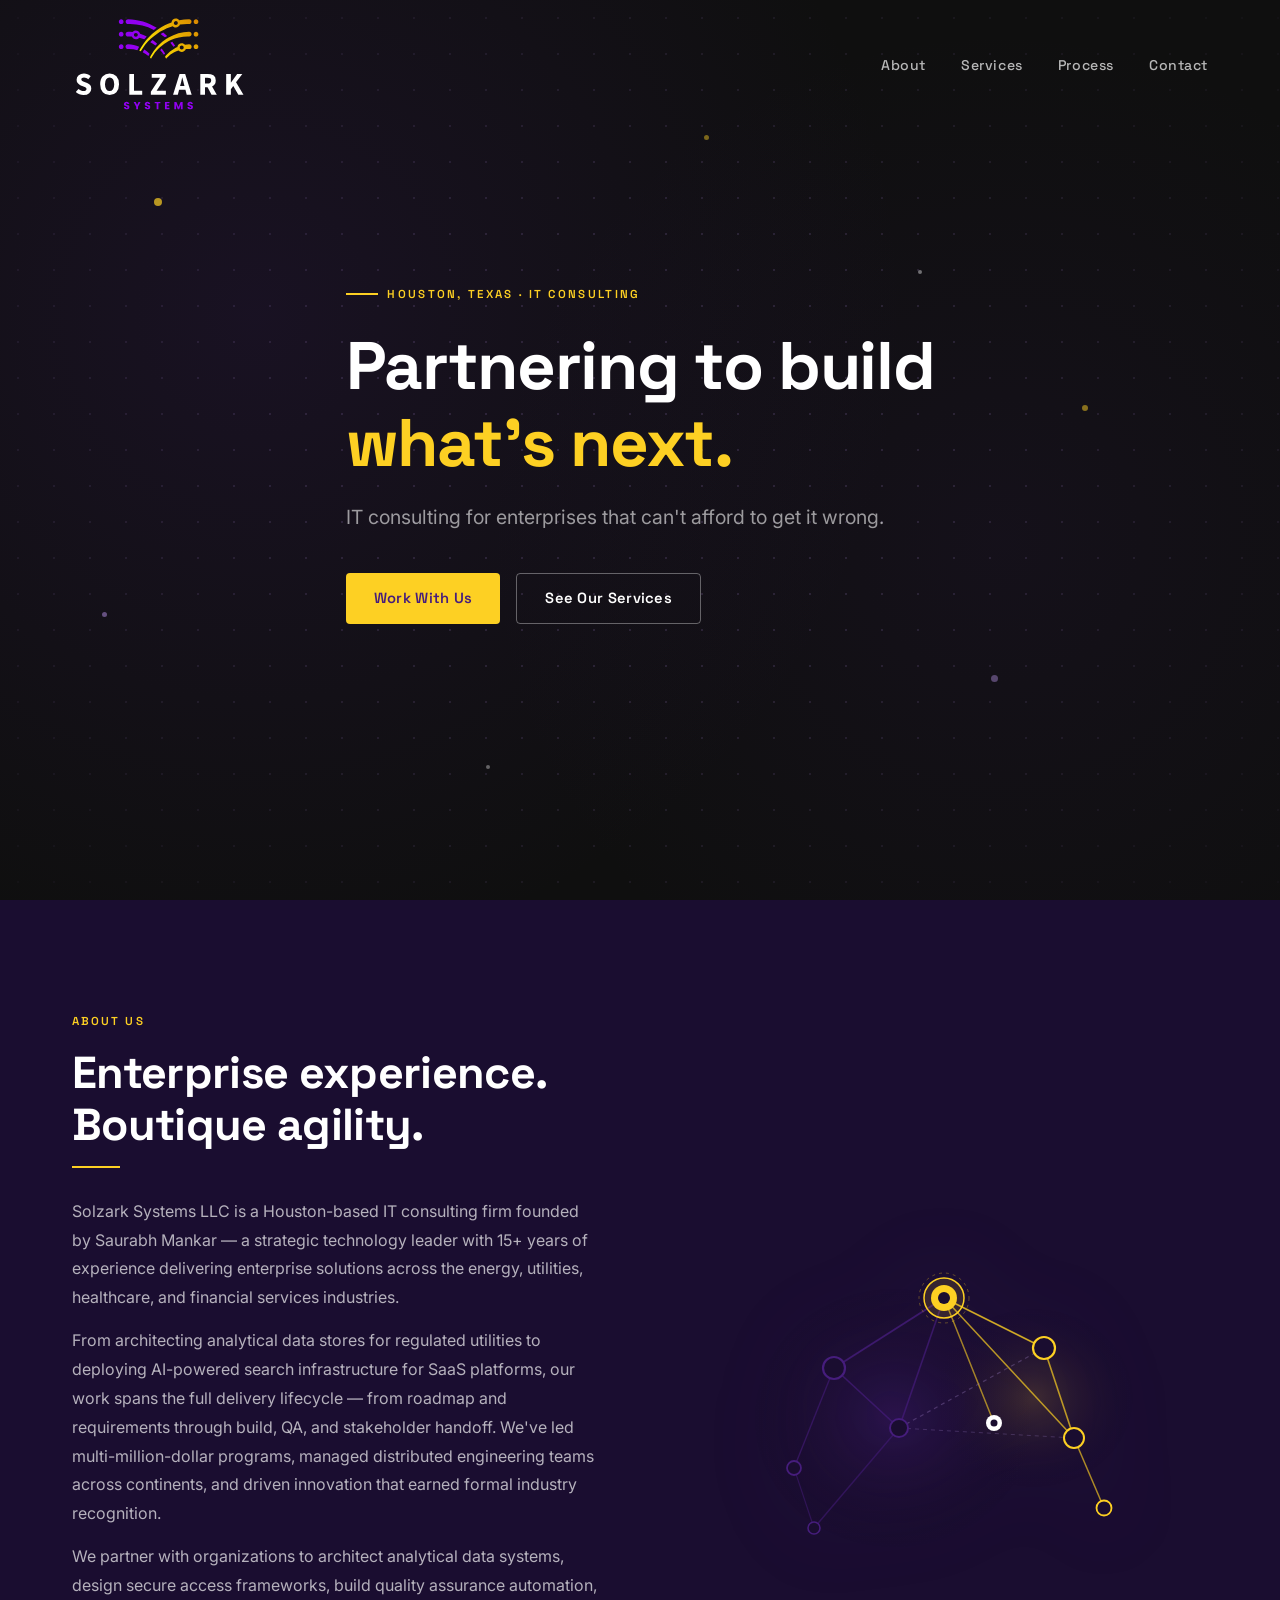
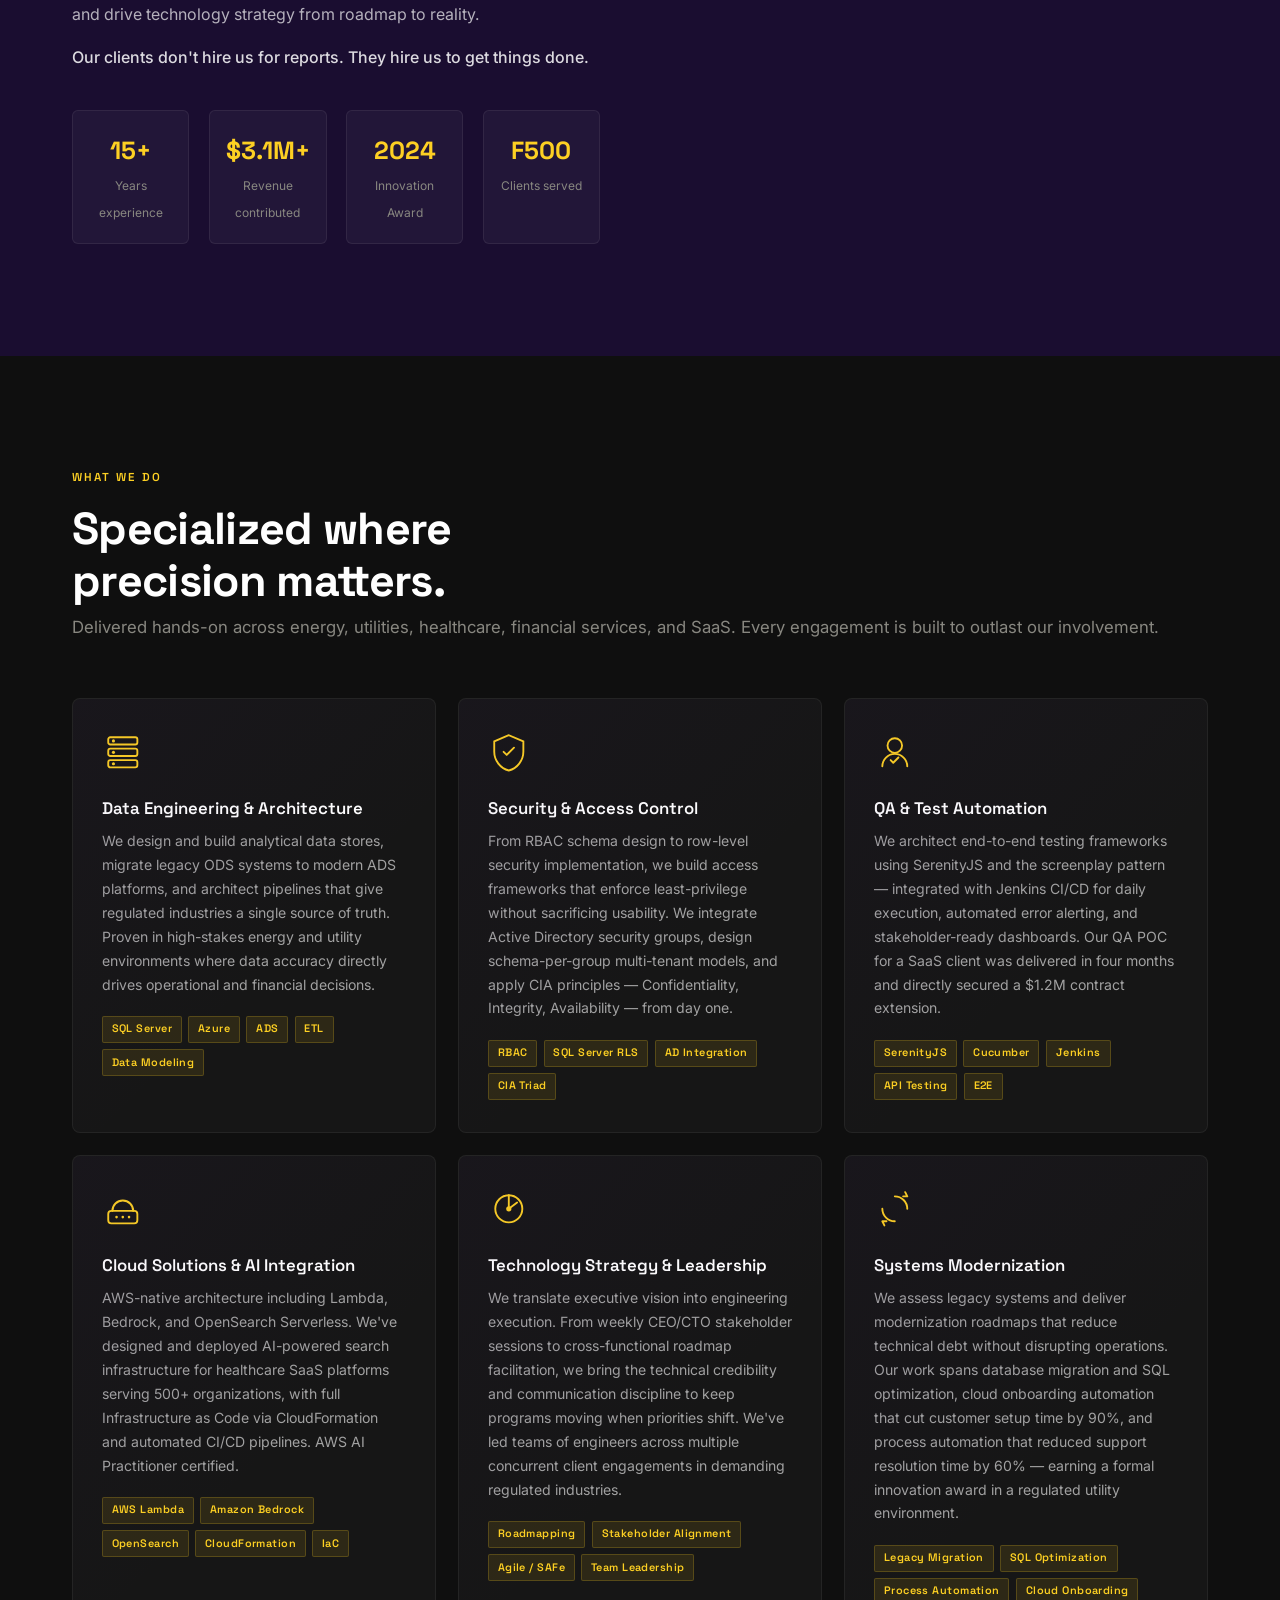
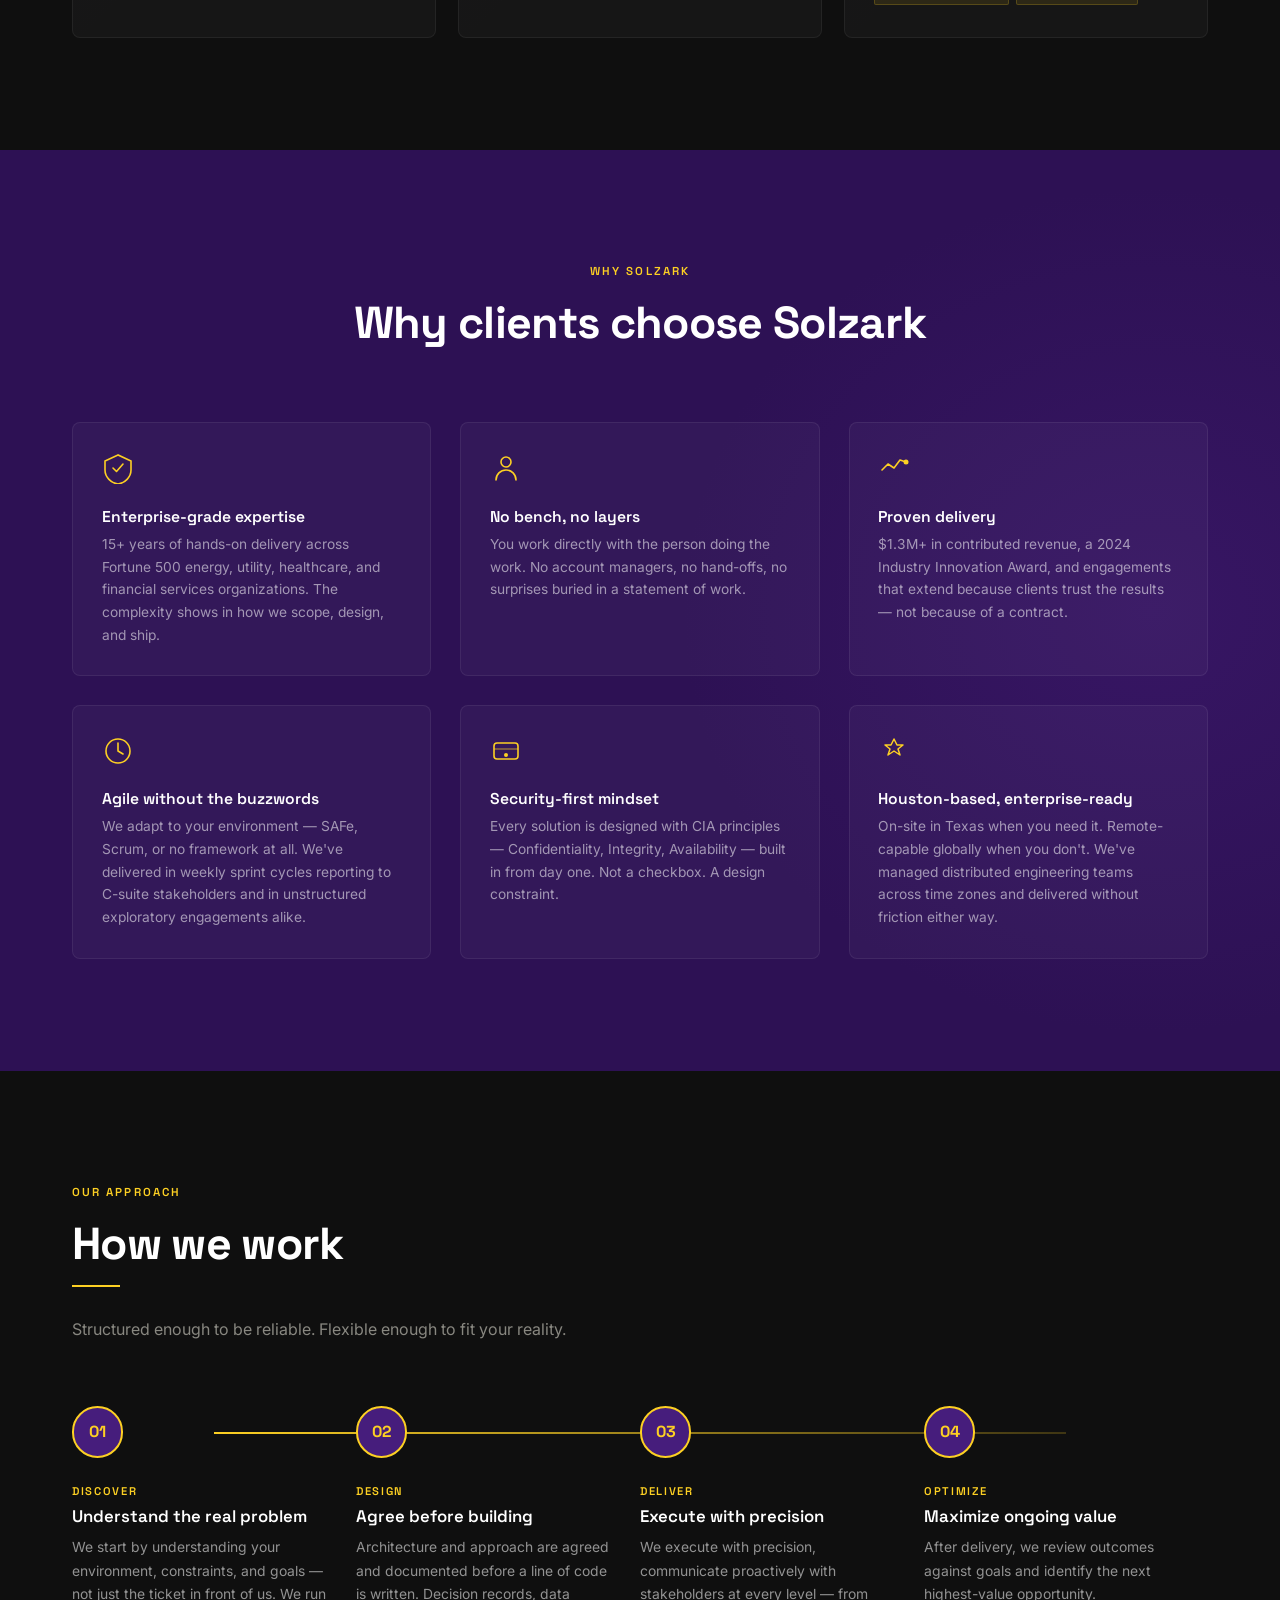
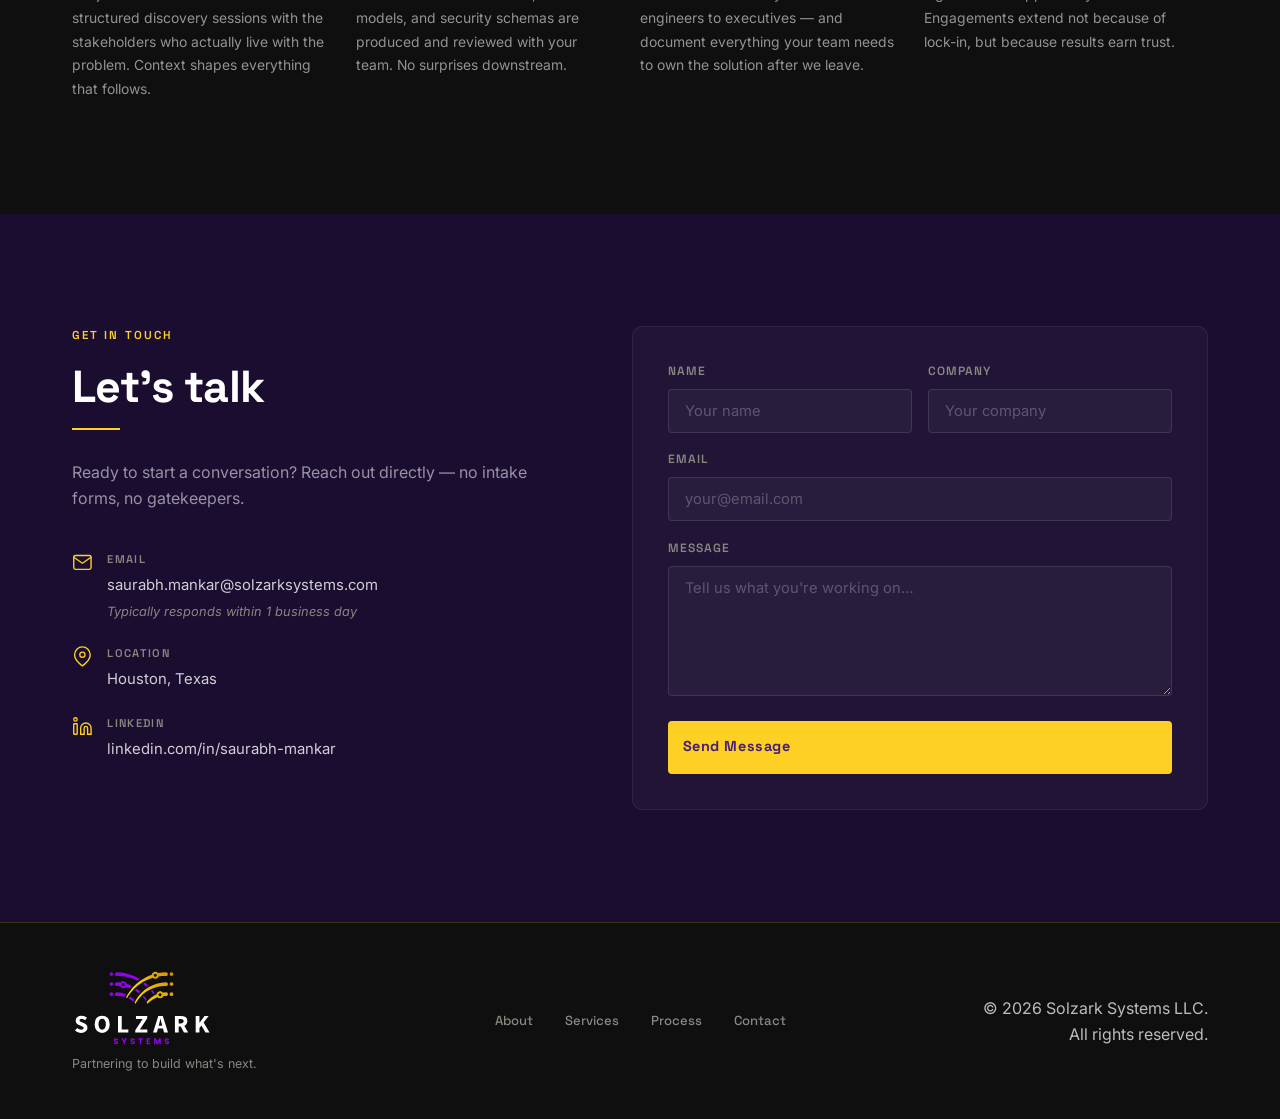
==== commit f48196c2: "Updating Branding" ====
--- a/index.html
+++ b/index.html
@@ -6,8 +6,9 @@
   <title>Solzark Systems LLC — Partnering to build what's next.</title>
   <meta name="description" content="Houston-based IT consulting firm specializing in data engineering, cloud architecture, security frameworks, and QA automation for enterprises." />
 
-  <!-- Favicon (inline data URI of icon-only mark) -->
-  <link rel="icon" type="image/svg+xml" href="assets/logos/icon-only-purple-bg-apps-digital.svg" />
+  <!-- Favicon -->
+  <link rel="icon" type="image/svg+xml" href="assets/logos/icon-only-symbol.svg" />
+  <link rel="icon" type="image/x-icon" href="assets/logos/favicon.ico" />
 
   <!-- Fonts -->
   <link rel="preconnect" href="https://fonts.googleapis.com" />
@@ -26,25 +27,12 @@
   <div class="container nav-inner">
 
     <a href="#home" class="nav-logo" aria-label="Solzark Systems — home">
-      <!--
-        Logo: primary-dark-bg-dark-mode.svg
-        Background rect removed so it sits on the nav's transparent/dark bg.
-        The SVG viewBox is cropped to the content area only.
-      -->
-      <svg width="200" height="56" viewBox="20 28 400 92" xmlns="http://www.w3.org/2000/svg" aria-hidden="true">
-        <!-- Pill bars -->
-        <rect x="20" y="28" width="68" height="12" rx="6" fill="#FDD023"/>
-        <rect x="20" y="52" width="48" height="12" rx="6" fill="#FDD023" opacity="0.55"/>
-        <rect x="20" y="76" width="58" height="12" rx="6" fill="#FDD023" opacity="0.28"/>
-        <!-- Circle nodes -->
-        <circle cx="62" cy="34" r="12" fill="#0f0f0f" stroke="#FDD023" stroke-width="4"/>
-        <circle cx="42" cy="58" r="12" fill="#0f0f0f" stroke="#FDD023" stroke-width="4"/>
-        <circle cx="60" cy="82" r="12" fill="#0f0f0f" stroke="#FDD023" stroke-width="4"/>
-        <!-- Wordmark -->
-        <text x="110" y="58" font-family="Arial,Helvetica,sans-serif" font-size="44" font-weight="900" fill="#ffffff" letter-spacing="-1">SOLZARK</text>
-        <text x="112" y="84" font-family="Arial,Helvetica,sans-serif" font-size="20" font-weight="500" fill="#FDD023" letter-spacing="10">SYSTEMS</text>
-        <line x1="112" y1="96" x2="420" y2="96" stroke="#FDD023" stroke-width="2.5" opacity="0.7"/>
-      </svg>
+      <!-- Real logo from Google Drive: FullLogo_Transparent.svg -->
+      <img src="assets/logos/FullLogo_Transparent.svg"
+           alt="Solzark Systems LLC"
+           class="nav-logo-img"
+           width="220"
+           height="64" />
     </a>
 
     <ul class="nav-links" role="list">
@@ -135,7 +123,7 @@
             <span class="stat-label">Years experience</span>
           </div>
           <div class="stat-card fade-up stagger-3">
-            <span class="stat-num">$1.3M+</span>
+            <span class="stat-num">$3.1M+</span>
             <span class="stat-label">Revenue contributed</span>
           </div>
           <div class="stat-card fade-up stagger-4">
@@ -571,17 +559,11 @@
   <div class="container footer-inner">
 
     <div class="footer-brand">
-      <svg class="footer-logo" viewBox="20 28 400 92" xmlns="http://www.w3.org/2000/svg" aria-label="Solzark Systems" aria-hidden="true">
-        <rect x="20" y="28" width="68" height="12" rx="6" fill="#FDD023"/>
-        <rect x="20" y="52" width="48" height="12" rx="6" fill="#FDD023" opacity="0.55"/>
-        <rect x="20" y="76" width="58" height="12" rx="6" fill="#FDD023" opacity="0.28"/>
-        <circle cx="62" cy="34" r="12" fill="#0f0f0f" stroke="#FDD023" stroke-width="4"/>
-        <circle cx="42" cy="58" r="12" fill="#0f0f0f" stroke="#FDD023" stroke-width="4"/>
-        <circle cx="60" cy="82" r="12" fill="#0f0f0f" stroke="#FDD023" stroke-width="4"/>
-        <text x="110" y="58" font-family="Arial,Helvetica,sans-serif" font-size="44" font-weight="900" fill="#ffffff" letter-spacing="-1">SOLZARK</text>
-        <text x="112" y="84" font-family="Arial,Helvetica,sans-serif" font-size="20" font-weight="500" fill="#FDD023" letter-spacing="10">SYSTEMS</text>
-        <line x1="112" y1="96" x2="420" y2="96" stroke="#FDD023" stroke-width="2.5" opacity="0.7"/>
-      </svg>
+      <img src="assets/logos/FullLogo_Transparent.svg"
+           alt="Solzark Systems LLC"
+           class="footer-logo"
+           width="200"
+           height="58" />
       <p class="tagline">Partnering to build what's next.</p>
     </div>
 
--- a/css/style.css
+++ b/css/style.css
@@ -4,43 +4,89 @@
    ═══════════════════════════════════════════════════════════════ */
 
 :root {
-  --purple:       #461D7C;
-  --gold:         #FDD023;
-  --dark-purple:  #2D1154;
-  --bg:           #0f0f0f;
-  --white:        #ffffff;
-  --muted:        #888780;
-  --light-purple: #9B7CC4;
-  --purple-bg2:   #1a0d30;
-  --card-bg:      #161616;
-  --transition:   0.28s cubic-bezier(0.4, 0, 0.2, 1);
-}
-
-*, *::before, *::after { box-sizing: border-box; margin: 0; padding: 0; }
-html { scroll-behavior: smooth; font-size: 16px; }
+  --purple: #461d7c;
+  --gold: #fdd023;
+  --dark-purple: #2d1154;
+  --bg: #0f0f0f;
+  --white: #ffffff;
+  --muted: #888780;
+  --light-purple: #9b7cc4;
+  --purple-bg2: #1a0d30;
+  --card-bg: #161616;
+  --transition: 0.28s cubic-bezier(0.4, 0, 0.2, 1);
+}
+
+*,
+*::before,
+*::after {
+  box-sizing: border-box;
+  margin: 0;
+  padding: 0;
+}
+html {
+  scroll-behavior: smooth;
+  font-size: 16px;
+}
 body {
   background: var(--bg);
   color: var(--white);
-  font-family: 'Inter', sans-serif;
+  font-family: "Inter", sans-serif;
   line-height: 1.65;
   overflow-x: hidden;
   -webkit-font-smoothing: antialiased;
 }
-a { color: inherit; text-decoration: none; }
-img { display: block; max-width: 100%; }
-button { cursor: pointer; border: none; background: none; font: inherit; }
-ul { list-style: none; }
-
-h1, h2, h3, h4 { font-family: 'Space Grotesk', sans-serif; line-height: 1.15; }
-h1 { font-size: clamp(2.4rem, 5.5vw, 4.2rem); font-weight: 700; letter-spacing: -0.02em; }
-h2 { font-size: clamp(1.8rem, 3.5vw, 2.8rem); font-weight: 700; letter-spacing: -0.015em; }
-h3 { font-size: 1.15rem; font-weight: 600; }
-p  { color: rgba(255,255,255,0.72); font-size: 1rem; }
-
-.container { max-width: 1200px; margin: 0 auto; padding: 0 2rem; }
+a {
+  color: inherit;
+  text-decoration: none;
+}
+img {
+  display: block;
+  max-width: 100%;
+}
+button {
+  cursor: pointer;
+  border: none;
+  background: none;
+  font: inherit;
+}
+ul {
+  list-style: none;
+}
+
+h1,
+h2,
+h3,
+h4 {
+  font-family: "Space Grotesk", sans-serif;
+  line-height: 1.15;
+}
+h1 {
+  font-size: clamp(2.4rem, 5.5vw, 4.2rem);
+  font-weight: 700;
+  letter-spacing: -0.02em;
+}
+h2 {
+  font-size: clamp(1.8rem, 3.5vw, 2.8rem);
+  font-weight: 700;
+  letter-spacing: -0.015em;
+}
+h3 {
+  font-size: 1.15rem;
+  font-weight: 600;
+}
+p {
+  color: rgba(255, 255, 255, 0.72);
+  font-size: 1rem;
+}
+
+.container {
+  max-width: 1200px;
+  margin: 0 auto;
+  padding: 0 2rem;
+}
 
 .section-label {
-  font-family: 'Space Grotesk', sans-serif;
+  font-family: "Space Grotesk", sans-serif;
   font-size: 0.72rem;
   font-weight: 600;
   letter-spacing: 0.18em;
@@ -49,270 +95,895 @@
   margin-bottom: 1rem;
   display: block;
 }
-.gold-line { width: 3rem; height: 2px; background: var(--gold); margin: 1rem 0 1.8rem; }
+.gold-line {
+  width: 3rem;
+  height: 2px;
+  background: var(--gold);
+  margin: 1rem 0 1.8rem;
+}
 
 /* Scroll animations */
-.fade-up { opacity: 0; transform: translateY(32px); transition: opacity 0.65s ease, transform 0.65s ease; }
-.fade-up.visible { opacity: 1; transform: translateY(0); }
-.stagger-1 { transition-delay: 0.05s; }
-.stagger-2 { transition-delay: 0.12s; }
-.stagger-3 { transition-delay: 0.19s; }
-.stagger-4 { transition-delay: 0.26s; }
-.stagger-5 { transition-delay: 0.33s; }
-.stagger-6 { transition-delay: 0.40s; }
+.fade-up {
+  opacity: 0;
+  transform: translateY(32px);
+  transition:
+    opacity 0.65s ease,
+    transform 0.65s ease;
+}
+.fade-up.visible {
+  opacity: 1;
+  transform: translateY(0);
+}
+.stagger-1 {
+  transition-delay: 0.05s;
+}
+.stagger-2 {
+  transition-delay: 0.12s;
+}
+.stagger-3 {
+  transition-delay: 0.19s;
+}
+.stagger-4 {
+  transition-delay: 0.26s;
+}
+.stagger-5 {
+  transition-delay: 0.33s;
+}
+.stagger-6 {
+  transition-delay: 0.4s;
+}
 
 /* Buttons */
 .btn {
-  display: inline-flex; align-items: center; gap: 0.5rem;
-  padding: 0.78rem 1.75rem; border-radius: 4px;
-  font-family: 'Space Grotesk', sans-serif; font-weight: 600;
-  font-size: 0.92rem; letter-spacing: 0.02em; transition: var(--transition);
-}
-.btn-primary { background: var(--gold); color: var(--purple); }
-.btn-primary:hover { background: #ffe566; box-shadow: 0 0 28px rgba(253,208,35,0.45); transform: translateY(-1px); }
-.btn-secondary { background: transparent; color: var(--white); border: 1.5px solid rgba(255,255,255,0.35); }
-.btn-secondary:hover { border-color: rgba(255,255,255,0.75); background: rgba(255,255,255,0.06); transform: translateY(-1px); }
+  display: inline-flex;
+  align-items: center;
+  gap: 0.5rem;
+  padding: 0.78rem 1.75rem;
+  border-radius: 4px;
+  font-family: "Space Grotesk", sans-serif;
+  font-weight: 600;
+  font-size: 0.92rem;
+  letter-spacing: 0.02em;
+  transition: var(--transition);
+}
+.btn-primary {
+  background: var(--gold);
+  color: var(--purple);
+}
+.btn-primary:hover {
+  background: #ffe566;
+  box-shadow: 0 0 28px rgba(253, 208, 35, 0.45);
+  transform: translateY(-1px);
+}
+.btn-secondary {
+  background: transparent;
+  color: var(--white);
+  border: 1.5px solid rgba(255, 255, 255, 0.35);
+}
+.btn-secondary:hover {
+  border-color: rgba(255, 255, 255, 0.75);
+  background: rgba(255, 255, 255, 0.06);
+  transform: translateY(-1px);
+}
 
 /* ── NAV ────────────────────────────────────────────────────── */
 #nav {
-  position: fixed; top: 0; left: 0; right: 0; z-index: 1000;
+  position: fixed;
+  top: 0;
+  left: 0;
+  right: 0;
+  z-index: 1000;
   padding: 0.9rem 0;
-  transition: background var(--transition), backdrop-filter var(--transition), box-shadow var(--transition);
+  transition:
+    background var(--transition),
+    backdrop-filter var(--transition),
+    box-shadow var(--transition);
 }
 #nav.scrolled {
-  background: rgba(15,15,15,0.9);
-  backdrop-filter: blur(14px);
-  -webkit-backdrop-filter: blur(14px);
-  box-shadow: 0 1px 0 rgba(253,208,35,0.08);
-}
-.nav-inner { display: flex; align-items: center; justify-content: space-between; }
-.nav-logo img { height: 52px; width: auto; display: block; }
-
-.nav-links { display: flex; align-items: center; gap: 2.2rem; }
+  background: rgba(8, 4, 18, 0.45);
+  backdrop-filter: blur(28px) saturate(180%);
+  -webkit-backdrop-filter: blur(28px) saturate(180%);
+  border-bottom: 1px solid rgba(255, 255, 255, 0.07);
+  box-shadow: 0 1px 0 rgba(253, 208, 35, 0.1), 0 8px 32px rgba(0, 0, 0, 0.35);
+}
+.nav-inner {
+  display: flex;
+  align-items: center;
+  justify-content: space-between;
+}
+.nav-logo img,
+.nav-logo-img {
+  height: 100px;
+  width: auto;
+  display: block;
+}
+
+.nav-links {
+  display: flex;
+  align-items: center;
+  gap: 2.2rem;
+}
 .nav-links a {
-  font-family: 'Space Grotesk', sans-serif; font-size: 0.88rem; font-weight: 500;
-  color: rgba(255,255,255,0.7); letter-spacing: 0.04em;
-  transition: color var(--transition); position: relative;
+  font-family: "Space Grotesk", sans-serif;
+  font-size: 0.88rem;
+  font-weight: 500;
+  color: rgba(255, 255, 255, 0.7);
+  letter-spacing: 0.04em;
+  transition: color var(--transition);
+  position: relative;
 }
 .nav-links a::after {
-  content: ''; position: absolute; bottom: -3px; left: 0;
-  width: 0; height: 1.5px; background: var(--gold); transition: width var(--transition);
-}
-.nav-links a:hover, .nav-links a.active { color: var(--white); }
-.nav-links a:hover::after, .nav-links a.active::after { width: 100%; }
-
-.hamburger { display: none; flex-direction: column; gap: 5px; padding: 4px; }
-.hamburger span { display: block; width: 22px; height: 2px; background: var(--white); transition: var(--transition); transform-origin: center; }
-.hamburger.open span:nth-child(1) { transform: rotate(45deg) translate(5px,5px); }
-.hamburger.open span:nth-child(2) { opacity: 0; }
-.hamburger.open span:nth-child(3) { transform: rotate(-45deg) translate(5px,-5px); }
+  content: "";
+  position: absolute;
+  bottom: -3px;
+  left: 0;
+  width: 0;
+  height: 1.5px;
+  background: var(--gold);
+  transition: width var(--transition);
+}
+.nav-links a:hover,
+.nav-links a.active {
+  color: var(--white);
+}
+.nav-links a:hover::after,
+.nav-links a.active::after {
+  width: 100%;
+}
+
+.hamburger {
+  display: none;
+  flex-direction: column;
+  gap: 5px;
+  padding: 4px;
+}
+.hamburger span {
+  display: block;
+  width: 22px;
+  height: 2px;
+  background: var(--white);
+  transition: var(--transition);
+  transform-origin: center;
+}
+.hamburger.open span:nth-child(1) {
+  transform: rotate(45deg) translate(5px, 5px);
+}
+.hamburger.open span:nth-child(2) {
+  opacity: 0;
+}
+.hamburger.open span:nth-child(3) {
+  transform: rotate(-45deg) translate(5px, -5px);
+}
 
 .mobile-nav {
-  display: none; flex-direction: column;
-  background: rgba(15,15,15,0.97); backdrop-filter: blur(20px); -webkit-backdrop-filter: blur(20px);
-  position: absolute; top: 100%; left: 0; right: 0;
-  border-top: 1px solid rgba(253,208,35,0.12); padding: 1rem 0;
-}
-.mobile-nav.open { display: flex; }
+  display: none;
+  flex-direction: column;
+  background: rgba(15, 15, 15, 0.97);
+  backdrop-filter: blur(20px);
+  -webkit-backdrop-filter: blur(20px);
+  position: absolute;
+  top: 100%;
+  left: 0;
+  right: 0;
+  border-top: 1px solid rgba(253, 208, 35, 0.12);
+  padding: 1rem 0;
+}
+.mobile-nav.open {
+  display: flex;
+}
 .mobile-nav a {
-  font-family: 'Space Grotesk', sans-serif; font-size: 1rem; font-weight: 500;
-  color: rgba(255,255,255,0.8); padding: 0.9rem 2rem;
-  border-bottom: 1px solid rgba(255,255,255,0.04);
-  transition: color var(--transition), background var(--transition);
-}
-.mobile-nav a:hover { color: var(--gold); background: rgba(253,208,35,0.04); }
+  font-family: "Space Grotesk", sans-serif;
+  font-size: 1rem;
+  font-weight: 500;
+  color: rgba(255, 255, 255, 0.8);
+  padding: 0.9rem 2rem;
+  border-bottom: 1px solid rgba(255, 255, 255, 0.04);
+  transition:
+    color var(--transition),
+    background var(--transition);
+}
+.mobile-nav a:hover {
+  color: var(--gold);
+  background: rgba(253, 208, 35, 0.04);
+}
 
 /* ── HERO ───────────────────────────────────────────────────── */
 #home {
-  min-height: 100vh; display: flex; align-items: center;
-  position: relative; overflow: hidden; background: var(--bg);
-}
-.hero-bg { position: absolute; inset: 0; pointer-events: none; overflow: hidden; }
+  min-height: 100vh;
+  display: flex;
+  align-items: center;
+  position: relative;
+  overflow: hidden;
+  background: var(--bg);
+}
+.hero-bg {
+  position: absolute;
+  inset: 0;
+  pointer-events: none;
+  overflow: hidden;
+}
 .hero-bg::before {
-  content: ''; position: absolute; inset: 0;
+  content: "";
+  position: absolute;
+  inset: 0;
   background-image:
-    radial-gradient(circle at 20% 35%, rgba(70,29,124,0.18) 0%, transparent 55%),
-    radial-gradient(circle at 78% 60%, rgba(70,29,124,0.10) 0%, transparent 45%);
+    radial-gradient(
+      circle at 20% 35%,
+      rgba(70, 29, 124, 0.18) 0%,
+      transparent 55%
+    ),
+    radial-gradient(
+      circle at 78% 60%,
+      rgba(70, 29, 124, 0.1) 0%,
+      transparent 45%
+    );
 }
 .hero-bg::after {
-  content: ''; position: absolute; inset: 0;
-  background-image: radial-gradient(circle, rgba(155,124,196,0.18) 1px, transparent 1px);
+  content: "";
+  position: absolute;
+  inset: 0;
+  background-image: radial-gradient(
+    circle,
+    rgba(155, 124, 196, 0.18) 1px,
+    transparent 1px
+  );
   background-size: 36px 36px;
-  mask-image: radial-gradient(ellipse 80% 80% at 50% 50%, black 30%, transparent 100%);
-  -webkit-mask-image: radial-gradient(ellipse 80% 80% at 50% 50%, black 30%, transparent 100%);
-}
-.hero-node { position: absolute; border-radius: 50%; animation: nodePulse 4s ease-in-out infinite; }
-.hero-node-1 { width:8px; height:8px; background:var(--gold); opacity:.7; top:22%; left:12%; animation-delay:0s; }
-.hero-node-2 { width:5px; height:5px; background:var(--light-purple); opacity:.6; top:68%; left:8%; animation-delay:1.2s; }
-.hero-node-3 { width:6px; height:6px; background:var(--gold); opacity:.5; top:45%; right:15%; animation-delay:.6s; }
-.hero-node-4 { width:4px; height:4px; background:var(--white); opacity:.4; top:30%; right:28%; animation-delay:1.8s; }
-.hero-node-5 { width:7px; height:7px; background:var(--light-purple); opacity:.5; top:75%; right:22%; animation-delay:.3s; }
-.hero-node-6 { width:5px; height:5px; background:var(--gold); opacity:.45; top:15%; left:55%; animation-delay:2.2s; }
-.hero-node-7 { width:4px; height:4px; background:var(--white); opacity:.35; top:85%; left:38%; animation-delay:1.5s; }
-@keyframes nodePulse { 0%,100%{opacity:.2;transform:scale(1)} 50%{opacity:.9;transform:scale(1.5)} }
-
-.hero-content { position: relative; z-index: 1; max-width: 780px; }
+  mask-image: radial-gradient(
+    ellipse 80% 80% at 50% 50%,
+    black 30%,
+    transparent 100%
+  );
+  -webkit-mask-image: radial-gradient(
+    ellipse 80% 80% at 50% 50%,
+    black 30%,
+    transparent 100%
+  );
+}
+.hero-node {
+  position: absolute;
+  border-radius: 50%;
+  animation: nodePulse 4s ease-in-out infinite;
+}
+.hero-node-1 {
+  width: 8px;
+  height: 8px;
+  background: var(--gold);
+  opacity: 0.7;
+  top: 22%;
+  left: 12%;
+  animation-delay: 0s;
+}
+.hero-node-2 {
+  width: 5px;
+  height: 5px;
+  background: var(--light-purple);
+  opacity: 0.6;
+  top: 68%;
+  left: 8%;
+  animation-delay: 1.2s;
+}
+.hero-node-3 {
+  width: 6px;
+  height: 6px;
+  background: var(--gold);
+  opacity: 0.5;
+  top: 45%;
+  right: 15%;
+  animation-delay: 0.6s;
+}
+.hero-node-4 {
+  width: 4px;
+  height: 4px;
+  background: var(--white);
+  opacity: 0.4;
+  top: 30%;
+  right: 28%;
+  animation-delay: 1.8s;
+}
+.hero-node-5 {
+  width: 7px;
+  height: 7px;
+  background: var(--light-purple);
+  opacity: 0.5;
+  top: 75%;
+  right: 22%;
+  animation-delay: 0.3s;
+}
+.hero-node-6 {
+  width: 5px;
+  height: 5px;
+  background: var(--gold);
+  opacity: 0.45;
+  top: 15%;
+  left: 55%;
+  animation-delay: 2.2s;
+}
+.hero-node-7 {
+  width: 4px;
+  height: 4px;
+  background: var(--white);
+  opacity: 0.35;
+  top: 85%;
+  left: 38%;
+  animation-delay: 1.5s;
+}
+@keyframes nodePulse {
+  0%,
+  100% {
+    opacity: 0.2;
+    transform: scale(1);
+  }
+  50% {
+    opacity: 0.9;
+    transform: scale(1.5);
+  }
+}
+
+.hero-content {
+  position: relative;
+  z-index: 1;
+  max-width: 780px;
+}
 .hero-eyebrow {
-  display: inline-flex; align-items: center; gap: 0.6rem;
-  font-family: 'Space Grotesk', sans-serif; font-size: 0.72rem; font-weight: 600;
-  letter-spacing: 0.2em; text-transform: uppercase; color: var(--gold); margin-bottom: 1.5rem;
-}
-.hero-eyebrow::before { content: ''; width: 2rem; height: 1.5px; background: var(--gold); display: block; }
-.hero-headline { margin-bottom: 1.2rem; }
-.hero-headline .accent { color: var(--gold); }
+  display: inline-flex;
+  align-items: center;
+  gap: 0.6rem;
+  font-family: "Space Grotesk", sans-serif;
+  font-size: 0.72rem;
+  font-weight: 600;
+  letter-spacing: 0.2em;
+  text-transform: uppercase;
+  color: var(--gold);
+  margin-bottom: 1.5rem;
+}
+.hero-eyebrow::before {
+  content: "";
+  width: 2rem;
+  height: 1.5px;
+  background: var(--gold);
+  display: block;
+}
+.hero-headline {
+  margin-bottom: 1.2rem;
+}
+.hero-headline .accent {
+  color: var(--gold);
+}
 .hero-sub {
-  font-size: clamp(1.05rem,2vw,1.22rem); color: rgba(255,255,255,0.58);
-  margin-bottom: 2.4rem; max-width: 560px; line-height: 1.7;
-}
-.hero-ctas { display: flex; flex-wrap: wrap; gap: 1rem; }
+  font-size: clamp(1.05rem, 2vw, 1.22rem);
+  color: rgba(255, 255, 255, 0.58);
+  margin-bottom: 2.4rem;
+  max-width: 560px;
+  line-height: 1.7;
+}
+.hero-ctas {
+  display: flex;
+  flex-wrap: wrap;
+  gap: 1rem;
+}
 
 /* ── ABOUT ──────────────────────────────────────────────────── */
-#about { background: var(--purple-bg2); padding: 7rem 0; }
-.about-grid { display: grid; grid-template-columns: 1fr 1fr; gap: 5rem; align-items: center; }
-.about-body { color: rgba(255,255,255,0.68); line-height: 1.8; margin-bottom: 0.9rem; }
-.about-body.callout { color: rgba(255,255,255,0.85); font-weight: 500; }
-.stats-row { display: grid; grid-template-columns: repeat(4,1fr); gap: 1.2rem; margin-top: 2.4rem; }
+#about {
+  background: var(--purple-bg2);
+  padding: 7rem 0;
+}
+.about-grid {
+  display: grid;
+  grid-template-columns: 1fr 1fr;
+  gap: 5rem;
+  align-items: center;
+}
+.about-body {
+  color: rgba(255, 255, 255, 0.68);
+  line-height: 1.8;
+  margin-bottom: 0.9rem;
+}
+.about-body.callout {
+  color: rgba(255, 255, 255, 0.85);
+  font-weight: 500;
+}
+.stats-row {
+  display: grid;
+  grid-template-columns: repeat(4, 1fr);
+  gap: 1.2rem;
+  margin-top: 2.4rem;
+}
 .stat-card {
-  background: rgba(255,255,255,0.04); border: 1px solid rgba(255,255,255,0.07);
-  border-radius: 6px; padding: 1.2rem 1rem; text-align: center;
-  transition: border-color var(--transition), transform var(--transition);
-}
-.stat-card:hover { border-color: rgba(253,208,35,0.25); transform: translateY(-2px); }
-.stat-num { font-family: 'Space Grotesk',sans-serif; font-size: 1.55rem; font-weight: 700; color: var(--gold); display: block; }
-.stat-label { font-size: 0.75rem; color: var(--muted); margin-top: 0.25rem; line-height: 1.4; }
-.about-visual { display: flex; align-items: center; justify-content: center; }
-.about-network { width: 100%; max-width: 420px; filter: drop-shadow(0 0 40px rgba(70,29,124,0.4)); }
+  background: rgba(255, 255, 255, 0.04);
+  border: 1px solid rgba(255, 255, 255, 0.07);
+  border-radius: 6px;
+  padding: 1.2rem 1rem;
+  text-align: center;
+  transition:
+    border-color var(--transition),
+    transform var(--transition);
+}
+.stat-card:hover {
+  border-color: rgba(253, 208, 35, 0.25);
+  transform: translateY(-2px);
+}
+.stat-num {
+  font-family: "Space Grotesk", sans-serif;
+  font-size: 1.55rem;
+  font-weight: 700;
+  color: var(--gold);
+  display: block;
+}
+.stat-label {
+  font-size: 0.75rem;
+  color: var(--muted);
+  margin-top: 0.25rem;
+  line-height: 1.4;
+}
+.about-visual {
+  display: flex;
+  align-items: center;
+  justify-content: center;
+}
+.about-network {
+  width: 100%;
+  max-width: 420px;
+  filter: drop-shadow(0 0 40px rgba(70, 29, 124, 0.4));
+}
 
 /* ── SERVICES ───────────────────────────────────────────────── */
-#services { background: var(--bg); padding: 7rem 0; }
-.services-header { margin-bottom: 3.5rem; }
-.services-sub { color: var(--muted); font-size: 1.05rem; margin-top: 0.5rem; }
-.services-grid { display: grid; grid-template-columns: repeat(3,1fr); gap: 1.4rem; }
+#services {
+  background: var(--bg);
+  padding: 7rem 0;
+}
+.services-header {
+  margin-bottom: 3.5rem;
+}
+.services-sub {
+  color: var(--muted);
+  font-size: 1.05rem;
+  margin-top: 0.5rem;
+}
+.services-grid {
+  display: grid;
+  grid-template-columns: repeat(3, 1fr);
+  gap: 1.4rem;
+}
 .service-card {
-  background: var(--card-bg); border: 1px solid rgba(255,255,255,0.06);
-  border-radius: 8px; padding: 2rem 1.8rem;
-  transition: border-color var(--transition), transform var(--transition), box-shadow var(--transition);
-  position: relative; overflow: hidden;
+  background: var(--card-bg);
+  border: 1px solid rgba(255, 255, 255, 0.06);
+  border-radius: 8px;
+  padding: 2rem 1.8rem;
+  transition:
+    border-color var(--transition),
+    transform var(--transition),
+    box-shadow var(--transition);
+  position: relative;
+  overflow: hidden;
 }
 .service-card::before {
-  content: ''; position: absolute; inset: 0;
-  background: linear-gradient(135deg, rgba(70,29,124,0.06) 0%, transparent 60%); pointer-events: none;
-}
-.service-card:hover { border-color: rgba(70,29,124,0.6); transform: translateY(-4px); box-shadow: 0 12px 40px rgba(70,29,124,0.2); }
-.svc-icon { width: 2.6rem; height: 2.6rem; margin-bottom: 1.2rem; color: var(--gold); }
-.svc-title { color: var(--white); margin-bottom: 0.65rem; font-size: 1.05rem; }
-.svc-body { font-size: 0.88rem; color: rgba(255,255,255,0.6); line-height: 1.7; margin-bottom: 1.2rem; }
-.svc-tags { display: flex; flex-wrap: wrap; gap: 0.4rem; }
+  content: "";
+  position: absolute;
+  inset: 0;
+  background: linear-gradient(
+    135deg,
+    rgba(70, 29, 124, 0.06) 0%,
+    transparent 60%
+  );
+  pointer-events: none;
+}
+.service-card:hover {
+  border-color: rgba(70, 29, 124, 0.6);
+  transform: translateY(-4px);
+  box-shadow: 0 12px 40px rgba(70, 29, 124, 0.2);
+}
+.svc-icon {
+  width: 2.6rem;
+  height: 2.6rem;
+  margin-bottom: 1.2rem;
+  color: var(--gold);
+}
+.svc-title {
+  color: var(--white);
+  margin-bottom: 0.65rem;
+  font-size: 1.05rem;
+}
+.svc-body {
+  font-size: 0.88rem;
+  color: rgba(255, 255, 255, 0.6);
+  line-height: 1.7;
+  margin-bottom: 1.2rem;
+}
+.svc-tags {
+  display: flex;
+  flex-wrap: wrap;
+  gap: 0.4rem;
+}
 .tag {
-  font-family: 'Space Grotesk',sans-serif; font-size: 0.68rem; font-weight: 600;
-  letter-spacing: 0.04em; color: var(--gold); background: rgba(253,208,35,0.1);
-  border: 1px solid rgba(253,208,35,0.2); padding: 0.22rem 0.55rem; border-radius: 2px;
+  font-family: "Space Grotesk", sans-serif;
+  font-size: 0.68rem;
+  font-weight: 600;
+  letter-spacing: 0.04em;
+  color: var(--gold);
+  background: rgba(253, 208, 35, 0.1);
+  border: 1px solid rgba(253, 208, 35, 0.2);
+  padding: 0.22rem 0.55rem;
+  border-radius: 2px;
 }
 
 /* ── WHY ────────────────────────────────────────────────────── */
-#why { background: var(--dark-purple); padding: 7rem 0; position: relative; overflow: hidden; }
+#why {
+  background: var(--dark-purple);
+  padding: 7rem 0;
+  position: relative;
+  overflow: hidden;
+}
 #why::before {
-  content: ''; position: absolute; top:0; right:0; width:50%; height:100%;
-  background: radial-gradient(ellipse at 80% 50%, rgba(70,29,124,0.4) 0%, transparent 65%); pointer-events: none;
-}
-.why-header { text-align: center; margin-bottom: 3.5rem; position: relative; z-index: 1; }
-.why-header .gold-line { margin: 1rem auto 0; }
-.why-grid { display: grid; grid-template-columns: repeat(3,1fr); gap: 1.8rem; position: relative; z-index: 1; }
+  content: "";
+  position: absolute;
+  top: 0;
+  right: 0;
+  width: 50%;
+  height: 100%;
+  background: radial-gradient(
+    ellipse at 80% 50%,
+    rgba(70, 29, 124, 0.4) 0%,
+    transparent 65%
+  );
+  pointer-events: none;
+}
+.why-header {
+  text-align: center;
+  margin-bottom: 3.5rem;
+  position: relative;
+  z-index: 1;
+}
+.why-header .gold-line {
+  margin: 1rem auto 0;
+}
+.why-grid {
+  display: grid;
+  grid-template-columns: repeat(3, 1fr);
+  gap: 1.8rem;
+  position: relative;
+  z-index: 1;
+}
 .why-card {
-  padding: 1.8rem; background: rgba(255,255,255,0.03); border: 1px solid rgba(255,255,255,0.07);
-  border-radius: 8px; transition: border-color var(--transition), background var(--transition);
-}
-.why-card:hover { background: rgba(255,255,255,0.06); border-color: rgba(253,208,35,0.2); }
-.why-icon { width: 2rem; height: 2rem; color: var(--gold); margin-bottom: 1rem; }
-.why-title { font-size: 0.98rem; color: var(--white); margin-bottom: 0.45rem; }
-.why-desc { font-size: 0.86rem; color: rgba(255,255,255,0.55); line-height: 1.65; }
+  padding: 1.8rem;
+  background: rgba(255, 255, 255, 0.03);
+  border: 1px solid rgba(255, 255, 255, 0.07);
+  border-radius: 8px;
+  transition:
+    border-color var(--transition),
+    background var(--transition);
+}
+.why-card:hover {
+  background: rgba(255, 255, 255, 0.06);
+  border-color: rgba(253, 208, 35, 0.2);
+}
+.why-icon {
+  width: 2rem;
+  height: 2rem;
+  color: var(--gold);
+  margin-bottom: 1rem;
+}
+.why-title {
+  font-size: 0.98rem;
+  color: var(--white);
+  margin-bottom: 0.45rem;
+}
+.why-desc {
+  font-size: 0.86rem;
+  color: rgba(255, 255, 255, 0.55);
+  line-height: 1.65;
+}
 
 /* ── PROCESS ────────────────────────────────────────────────── */
-#process { background: var(--bg); padding: 7rem 0; }
-.process-header { margin-bottom: 4rem; }
-.process-timeline { display: grid; grid-template-columns: repeat(4,1fr); position: relative; }
+#process {
+  background: var(--bg);
+  padding: 7rem 0;
+}
+.process-header {
+  margin-bottom: 4rem;
+}
+.process-timeline {
+  display: grid;
+  grid-template-columns: repeat(4, 1fr);
+  position: relative;
+}
 .process-timeline::before {
-  content: ''; position: absolute; top: 1.6rem;
-  left: calc(25%/2); right: calc(25%/2);
-  height: 2px; background: linear-gradient(90deg, var(--gold) 0%, rgba(253,208,35,0.2) 100%); z-index: 0;
-}
-.process-step { position: relative; z-index: 1; padding: 0 1.5rem 0 0; }
+  content: "";
+  position: absolute;
+  top: 1.6rem;
+  left: calc(25% / 2);
+  right: calc(25% / 2);
+  height: 2px;
+  background: linear-gradient(
+    90deg,
+    var(--gold) 0%,
+    rgba(253, 208, 35, 0.2) 100%
+  );
+  z-index: 0;
+}
+.process-step {
+  position: relative;
+  z-index: 1;
+  padding: 0 1.5rem 0 0;
+}
 .step-num {
-  width: 3.2rem; height: 3.2rem; border-radius: 50%; background: var(--purple);
-  border: 2px solid var(--gold); display: flex; align-items: center; justify-content: center;
-  font-family: 'Space Grotesk',sans-serif; font-size: 1rem; font-weight: 700;
-  color: var(--gold); margin-bottom: 1.5rem;
-}
-.step-label { font-family: 'Space Grotesk',sans-serif; font-size: 0.7rem; font-weight: 600; letter-spacing: 0.15em; text-transform: uppercase; color: var(--gold); margin-bottom: 0.45rem; }
-.step-title { color: var(--white); margin-bottom: 0.6rem; font-size: 1.05rem; }
-.step-body { font-size: 0.87rem; color: rgba(255,255,255,0.55); line-height: 1.7; }
+  width: 3.2rem;
+  height: 3.2rem;
+  border-radius: 50%;
+  background: var(--purple);
+  border: 2px solid var(--gold);
+  display: flex;
+  align-items: center;
+  justify-content: center;
+  font-family: "Space Grotesk", sans-serif;
+  font-size: 1rem;
+  font-weight: 700;
+  color: var(--gold);
+  margin-bottom: 1.5rem;
+}
+.step-label {
+  font-family: "Space Grotesk", sans-serif;
+  font-size: 0.7rem;
+  font-weight: 600;
+  letter-spacing: 0.15em;
+  text-transform: uppercase;
+  color: var(--gold);
+  margin-bottom: 0.45rem;
+}
+.step-title {
+  color: var(--white);
+  margin-bottom: 0.6rem;
+  font-size: 1.05rem;
+}
+.step-body {
+  font-size: 0.87rem;
+  color: rgba(255, 255, 255, 0.55);
+  line-height: 1.7;
+}
 
 /* ── CONTACT ────────────────────────────────────────────────── */
-#contact { background: var(--purple-bg2); padding: 7rem 0; }
-.contact-grid { display: grid; grid-template-columns: 1fr 1.2fr; gap: 5rem; align-items: start; }
-.contact-sub { color: rgba(255,255,255,0.55); margin-bottom: 2.4rem; }
-.contact-item { display: flex; align-items: flex-start; gap: 0.9rem; margin-bottom: 1.4rem; }
-.contact-item-icon { width: 1.3rem; height: 1.3rem; color: var(--gold); flex-shrink: 0; margin-top: 2px; }
-.contact-item-label { font-family: 'Space Grotesk',sans-serif; font-size: 0.7rem; font-weight: 600; letter-spacing: 0.12em; text-transform: uppercase; color: var(--muted); margin-bottom: 0.15rem; }
-.contact-item-val { font-size: 0.93rem; color: rgba(255,255,255,0.8); transition: color var(--transition); }
-.contact-item-val:hover { color: var(--gold); }
-.response-note { font-size: 0.8rem; color: var(--muted); margin-top: 0.2rem; font-style: italic; }
+#contact {
+  background: var(--purple-bg2);
+  padding: 7rem 0;
+}
+.contact-grid {
+  display: grid;
+  grid-template-columns: 1fr 1.2fr;
+  gap: 5rem;
+  align-items: start;
+}
+.contact-sub {
+  color: rgba(255, 255, 255, 0.55);
+  margin-bottom: 2.4rem;
+}
+.contact-item {
+  display: flex;
+  align-items: flex-start;
+  gap: 0.9rem;
+  margin-bottom: 1.4rem;
+}
+.contact-item-icon {
+  width: 1.3rem;
+  height: 1.3rem;
+  color: var(--gold);
+  flex-shrink: 0;
+  margin-top: 2px;
+}
+.contact-item-label {
+  font-family: "Space Grotesk", sans-serif;
+  font-size: 0.7rem;
+  font-weight: 600;
+  letter-spacing: 0.12em;
+  text-transform: uppercase;
+  color: var(--muted);
+  margin-bottom: 0.15rem;
+}
+.contact-item-val {
+  font-size: 0.93rem;
+  color: rgba(255, 255, 255, 0.8);
+  transition: color var(--transition);
+}
+.contact-item-val:hover {
+  color: var(--gold);
+}
+.response-note {
+  font-size: 0.8rem;
+  color: var(--muted);
+  margin-top: 0.2rem;
+  font-style: italic;
+}
 
 .contact-form {
-  background: rgba(255,255,255,0.03); border: 1px solid rgba(255,255,255,0.07);
-  border-radius: 10px; padding: 2.2rem;
-}
-.form-row { display: grid; grid-template-columns: 1fr 1fr; gap: 1rem; }
-.form-group { margin-bottom: 1.1rem; }
-.form-group label { display: block; font-family: 'Space Grotesk',sans-serif; font-size: 0.75rem; font-weight: 600; letter-spacing: 0.08em; text-transform: uppercase; color: var(--muted); margin-bottom: 0.45rem; }
-.form-group input, .form-group textarea {
-  width: 100%; background: rgba(255,255,255,0.04); border: 1px solid rgba(255,255,255,0.1);
-  border-radius: 4px; color: var(--white); font-family: 'Inter',sans-serif;
-  font-size: 0.92rem; padding: 0.75rem 1rem; outline: none; resize: vertical;
-  transition: border-color var(--transition), box-shadow var(--transition);
-}
-.form-group input::placeholder, .form-group textarea::placeholder { color: rgba(255,255,255,0.25); }
-.form-group input:focus, .form-group textarea:focus { border-color: rgba(70,29,124,0.7); box-shadow: 0 0 0 3px rgba(70,29,124,0.15); }
-.form-group textarea { min-height: 130px; }
-.form-submit { width: 100%; padding: 0.9rem; font-family: 'Space Grotesk',sans-serif; font-weight: 700; font-size: 0.9rem; letter-spacing: 0.04em; }
-
-#form-success { display: none; text-align: center; padding: 2rem; }
-#form-success .check-icon { width: 2.8rem; height: 2.8rem; color: var(--gold); margin: 0 auto 0.8rem; }
-#form-success h3 { color: var(--white); margin-bottom: 0.5rem; }
-#form-success p { color: var(--muted); font-size: 0.9rem; }
+  background: rgba(255, 255, 255, 0.03);
+  border: 1px solid rgba(255, 255, 255, 0.07);
+  border-radius: 10px;
+  padding: 2.2rem;
+}
+.form-row {
+  display: grid;
+  grid-template-columns: 1fr 1fr;
+  gap: 1rem;
+}
+.form-group {
+  margin-bottom: 1.1rem;
+}
+.form-group label {
+  display: block;
+  font-family: "Space Grotesk", sans-serif;
+  font-size: 0.75rem;
+  font-weight: 600;
+  letter-spacing: 0.08em;
+  text-transform: uppercase;
+  color: var(--muted);
+  margin-bottom: 0.45rem;
+}
+.form-group input,
+.form-group textarea {
+  width: 100%;
+  background: rgba(255, 255, 255, 0.04);
+  border: 1px solid rgba(255, 255, 255, 0.1);
+  border-radius: 4px;
+  color: var(--white);
+  font-family: "Inter", sans-serif;
+  font-size: 0.92rem;
+  padding: 0.75rem 1rem;
+  outline: none;
+  resize: vertical;
+  transition:
+    border-color var(--transition),
+    box-shadow var(--transition);
+}
+.form-group input::placeholder,
+.form-group textarea::placeholder {
+  color: rgba(255, 255, 255, 0.25);
+}
+.form-group input:focus,
+.form-group textarea:focus {
+  border-color: rgba(70, 29, 124, 0.7);
+  box-shadow: 0 0 0 3px rgba(70, 29, 124, 0.15);
+}
+.form-group textarea {
+  min-height: 130px;
+}
+.form-submit {
+  width: 100%;
+  padding: 0.9rem;
+  font-family: "Space Grotesk", sans-serif;
+  font-weight: 700;
+  font-size: 0.9rem;
+  letter-spacing: 0.04em;
+}
+
+#form-success {
+  display: none;
+  text-align: center;
+  padding: 2rem;
+}
+#form-success .check-icon {
+  width: 2.8rem;
+  height: 2.8rem;
+  color: var(--gold);
+  margin: 0 auto 0.8rem;
+}
+#form-success h3 {
+  color: var(--white);
+  margin-bottom: 0.5rem;
+}
+#form-success p {
+  color: var(--muted);
+  font-size: 0.9rem;
+}
 
 /* ── FOOTER ─────────────────────────────────────────────────── */
-footer { background: var(--bg); border-top: 1px solid rgba(253,208,35,0.18); padding: 2.8rem 0; }
-.footer-inner { display: grid; grid-template-columns: 1fr auto 1fr; align-items: center; gap: 2rem; }
-.footer-brand .tagline { font-size: 0.78rem; color: var(--muted); margin-top: 0.4rem; }
-.footer-logo { height: 44px; width: auto; }
-.footer-links { display: flex; gap: 2rem; }
-.footer-links a { font-family: 'Space Grotesk',sans-serif; font-size: 0.82rem; font-weight: 500; color: var(--muted); transition: color var(--transition); }
-.footer-links a:hover { color: var(--gold); }
-.footer-copy { text-align: right; font-size: 0.78rem; color: var(--muted); }
+footer {
+  background: var(--bg);
+  border-top: 1px solid rgba(253, 208, 35, 0.18);
+  padding: 2.8rem 0;
+}
+.footer-inner {
+  display: grid;
+  grid-template-columns: 1fr auto 1fr;
+  align-items: center;
+  gap: 2rem;
+}
+.footer-brand .tagline {
+  font-size: 0.78rem;
+  color: var(--muted);
+  margin-top: 0.4rem;
+}
+.footer-logo {
+  height: 80px;
+  width: auto;
+}
+.footer-links {
+  display: flex;
+  gap: 2rem;
+}
+.footer-links a {
+  font-family: "Space Grotesk", sans-serif;
+  font-size: 0.82rem;
+  font-weight: 500;
+  color: var(--muted);
+  transition: color var(--transition);
+}
+.footer-links a:hover {
+  color: var(--gold);
+}
+.footer-copy {
+  text-align: right;
+  font-size: 0.78rem;
+  color: var(--muted);
+}
 
 /* ── RESPONSIVE ─────────────────────────────────────────────── */
 @media (max-width: 1024px) {
-  .services-grid { grid-template-columns: repeat(2,1fr); }
-  .about-grid { grid-template-columns: 1fr; gap: 3rem; }
-  .about-visual { order: -1; }
-  .stats-row { grid-template-columns: repeat(2,1fr); }
-  .process-timeline { grid-template-columns: 1fr 1fr; gap: 2.5rem; }
-  .process-timeline::before { display: none; }
-  .why-grid { grid-template-columns: repeat(2,1fr); }
-  .contact-grid { grid-template-columns: 1fr; gap: 3rem; }
-  .footer-inner { grid-template-columns: 1fr; text-align: center; }
-  .footer-links { justify-content: center; }
-  .footer-copy { text-align: center; }
+  .services-grid {
+    grid-template-columns: repeat(2, 1fr);
+  }
+  .about-grid {
+    grid-template-columns: 1fr;
+    gap: 3rem;
+  }
+  .about-visual {
+    order: -1;
+  }
+  .stats-row {
+    grid-template-columns: repeat(2, 1fr);
+  }
+  .process-timeline {
+    grid-template-columns: 1fr 1fr;
+    gap: 2.5rem;
+  }
+  .process-timeline::before {
+    display: none;
+  }
+  .why-grid {
+    grid-template-columns: repeat(2, 1fr);
+  }
+  .contact-grid {
+    grid-template-columns: 1fr;
+    gap: 3rem;
+  }
+  .footer-inner {
+    grid-template-columns: 1fr;
+    text-align: center;
+  }
+  .footer-links {
+    justify-content: center;
+  }
+  .footer-copy {
+    text-align: center;
+  }
 }
 @media (max-width: 768px) {
-  .nav-links { display: none; }
-  .hamburger { display: flex; }
-  .services-grid { grid-template-columns: 1fr; }
-  .why-grid { grid-template-columns: 1fr; }
-  .stats-row { grid-template-columns: repeat(2,1fr); }
-  .process-timeline { grid-template-columns: 1fr; }
-  .form-row { grid-template-columns: 1fr; }
-  h1 { font-size: 2.2rem; }
-  #about, #services, #why, #process, #contact { padding: 5rem 0; }
-}
+  .nav-links {
+    display: none;
+  }
+  .hamburger {
+    display: flex;
+  }
+  .services-grid {
+    grid-template-columns: 1fr;
+  }
+  .why-grid {
+    grid-template-columns: 1fr;
+  }
+  .stats-row {
+    grid-template-columns: repeat(2, 1fr);
+  }
+  .process-timeline {
+    grid-template-columns: 1fr;
+  }
+  .form-row {
+    grid-template-columns: 1fr;
+  }
+  h1 {
+    font-size: 2.2rem;
+  }
+  #about,
+  #services,
+  #why,
+  #process,
+  #contact {
+    padding: 5rem 0;
+  }
+}
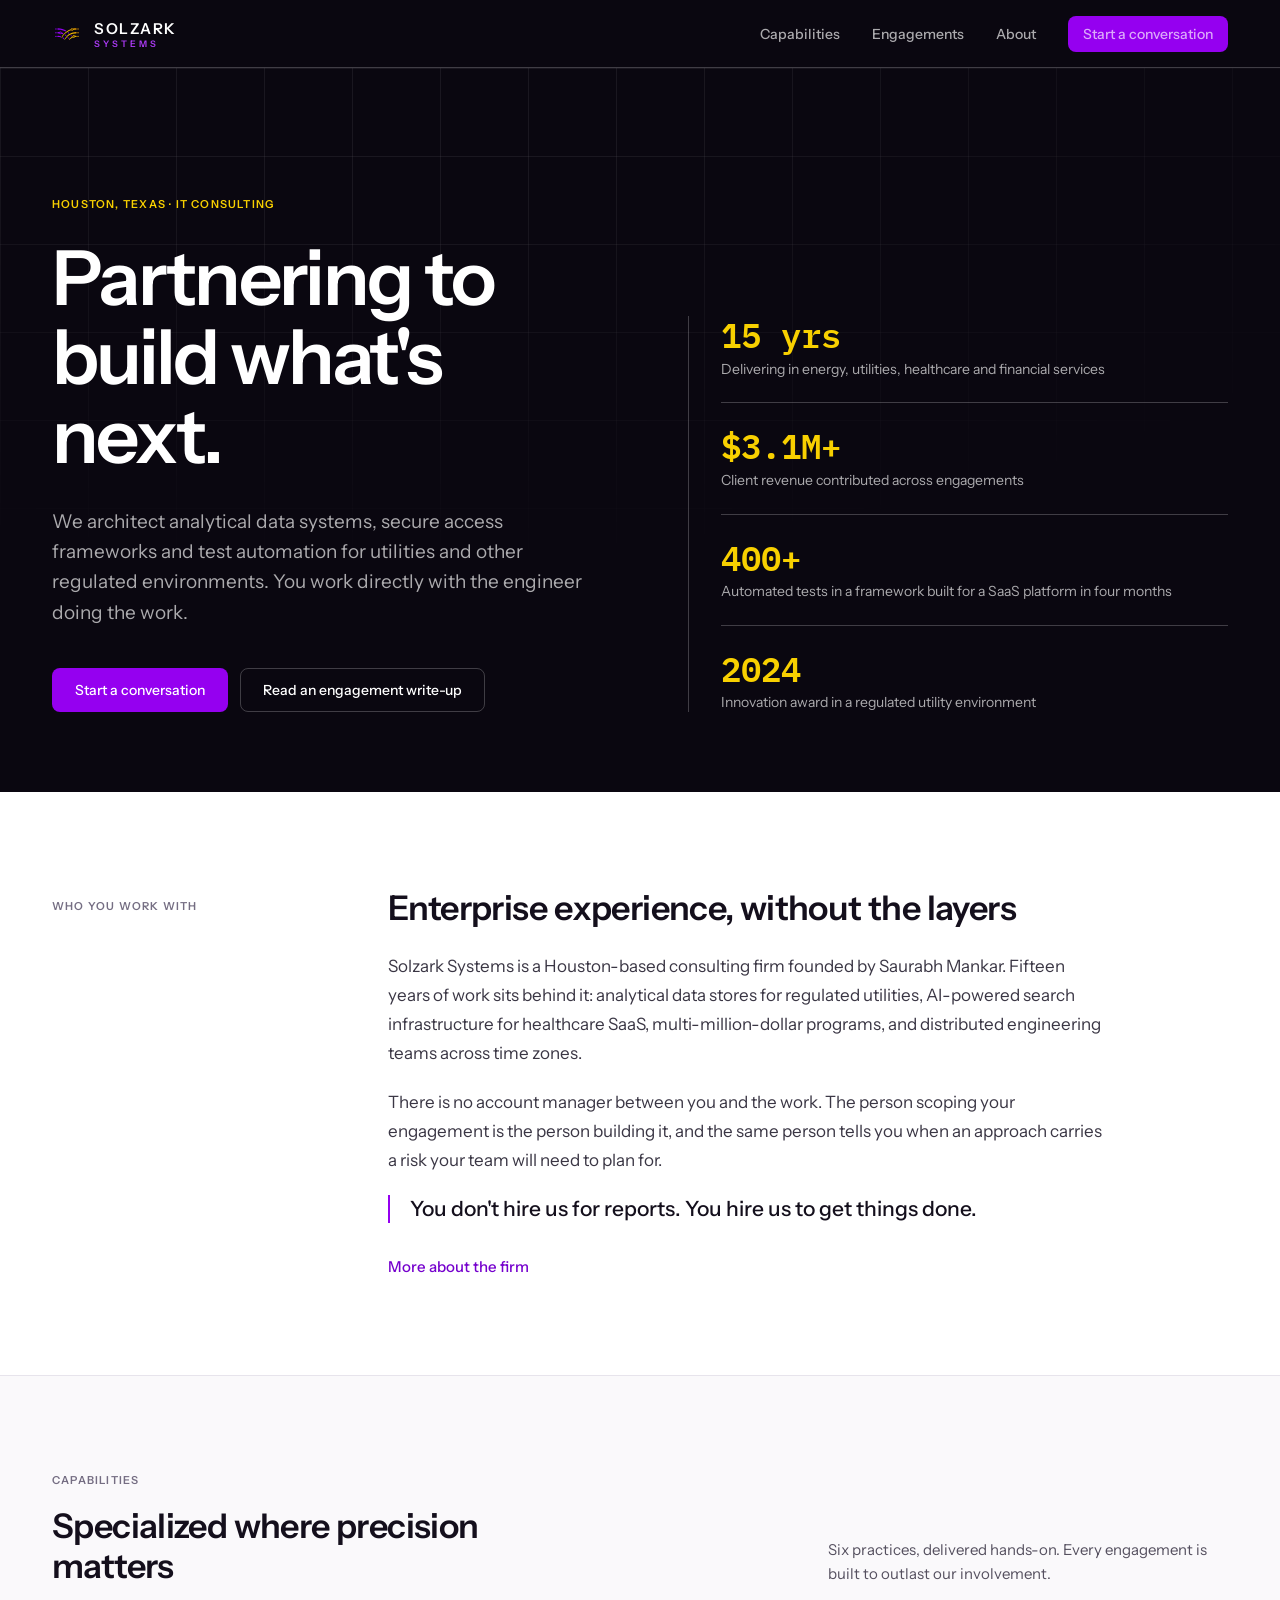
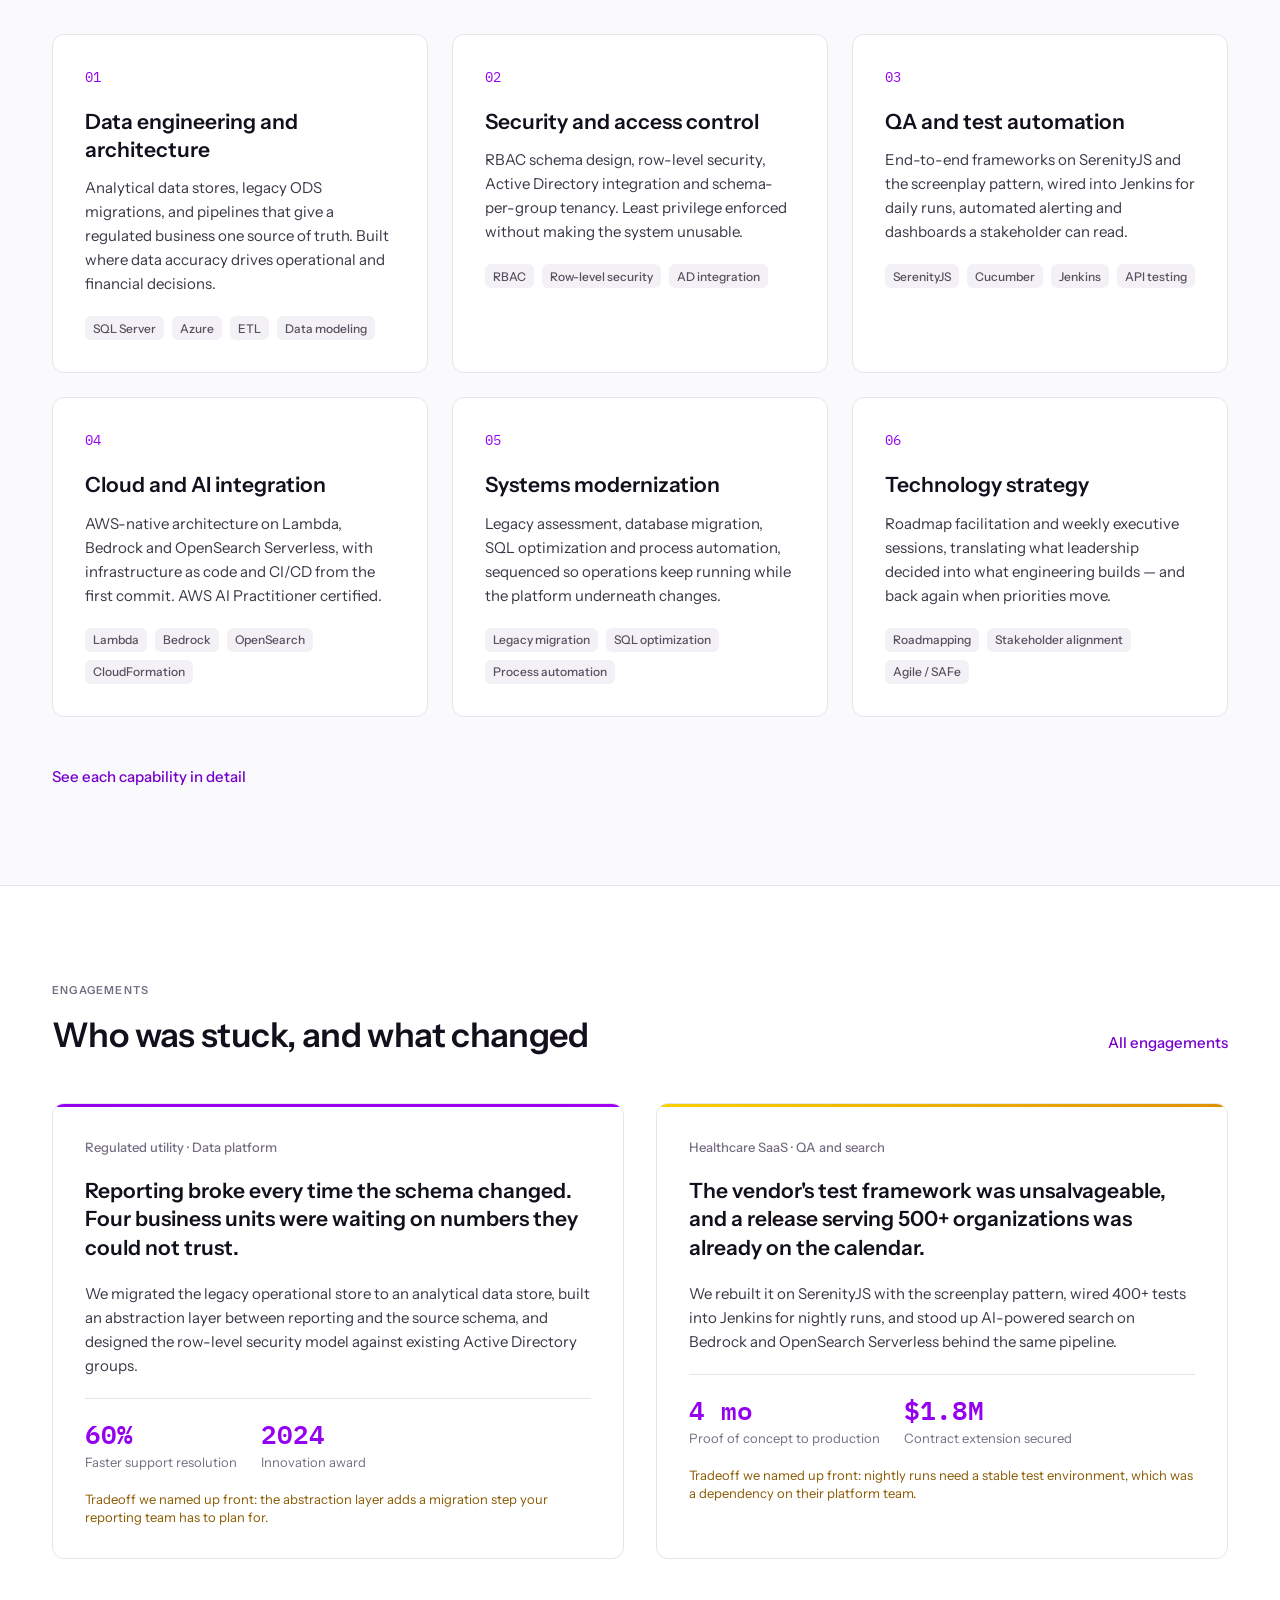
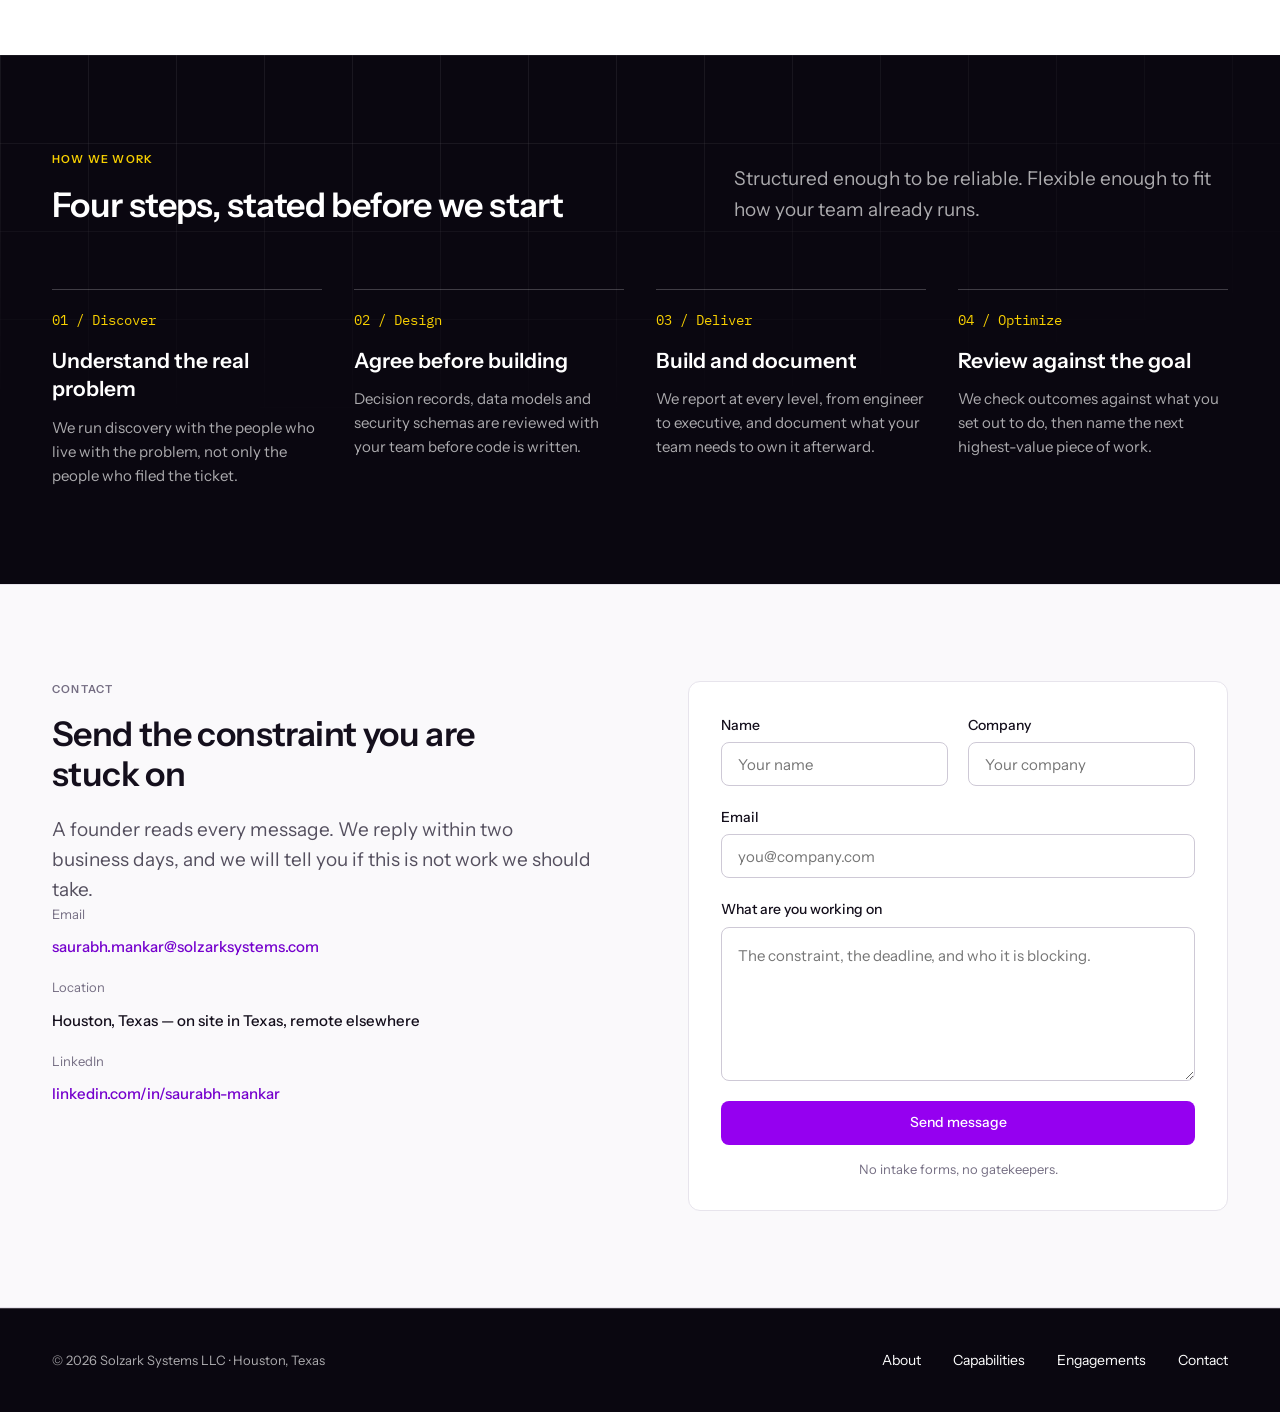
==== commit b2ed5570: "Solzark Marketing Changes" ====
--- a/index.html
+++ b/index.html
@@ -1,588 +1,227 @@
 <!DOCTYPE html>
 <html lang="en">
 <head>
-  <meta charset="UTF-8" />
-  <meta name="viewport" content="width=device-width, initial-scale=1.0" />
-  <title>Solzark Systems LLC — Partnering to build what's next.</title>
-  <meta name="description" content="Houston-based IT consulting firm specializing in data engineering, cloud architecture, security frameworks, and QA automation for enterprises." />
-
-  <!-- Favicon -->
-  <link rel="icon" type="image/svg+xml" href="assets/logos/icon-only-symbol.svg" />
-  <link rel="icon" type="image/x-icon" href="assets/logos/favicon.ico" />
-
-  <!-- Fonts -->
-  <link rel="preconnect" href="https://fonts.googleapis.com" />
-  <link rel="preconnect" href="https://fonts.gstatic.com" crossorigin />
-  <link href="https://fonts.googleapis.com/css2?family=Inter:wght@300;400;500;600&family=Space+Grotesk:wght@400;500;600;700&display=swap" rel="stylesheet" />
-
-  <!-- Stylesheet -->
-  <link rel="stylesheet" href="css/style.css" />
+<meta charset="UTF-8">
+<meta name="viewport" content="width=device-width, initial-scale=1.0">
+<title>Solzark Systems LLC — Partnering to build what's next.</title>
+<meta name="description" content="Houston-based IT consulting: data engineering, security architecture, test automation and systems modernization for utilities and other regulated environments.">
+<link rel="icon" type="image/svg+xml" href="assets/logos/icon-only-symbol.svg">
+<link rel="icon" type="image/x-icon" href="assets/logos/favicon.ico">
+<link rel="preconnect" href="https://fonts.googleapis.com">
+<link rel="preconnect" href="https://fonts.gstatic.com" crossorigin>
+<link href="https://fonts.googleapis.com/css2?family=Instrument+Sans:wght@400;500;600&family=IBM+Plex+Mono:wght@400;500&display=swap" rel="stylesheet">
+<link rel="stylesheet" href="css/style.css">
 </head>
 <body>
-
-<!-- ═══════════════════════════════════════════════════════════
-     NAVIGATION
-     ═══════════════════════════════════════════════════════════ -->
-<nav id="nav" role="navigation" aria-label="Main navigation">
-  <div class="container nav-inner">
-
-    <a href="#home" class="nav-logo" aria-label="Solzark Systems — home">
-      <!-- Real logo from Google Drive: FullLogo_Transparent.svg -->
-      <img src="assets/logos/FullLogo_Transparent.svg"
-           alt="Solzark Systems LLC"
-           class="nav-logo-img"
-           width="220"
-           height="64" />
+<header class="nav">
+  <div class="container nav__inner">
+    <a class="nav__logo" href="index.html" aria-label="Solzark Systems — home">
+      <img src="assets/logos/icon-only-symbol.svg" alt="" width="30" height="30">
+      <span class="wordmark"><b>SOLZARK</b><span>SYSTEMS</span></span>
     </a>
-
-    <ul class="nav-links" role="list">
-      <li><a href="#about">About</a></li>
-      <li><a href="#services">Services</a></li>
-      <li><a href="#process">Process</a></li>
-      <li><a href="#contact">Contact</a></li>
+    <ul class="nav__links">
+      <li><a href="capabilities/index.html">Capabilities</a></li>
+      <li><a href="engagements/index.html">Engagements</a></li>
+      <li><a href="about/index.html">About</a></li>
+      <li><a class="btn btn--primary btn--sm" href="#contact">Start a conversation</a></li>
     </ul>
-
-    <button class="hamburger" id="hamburger" aria-label="Toggle menu" aria-expanded="false">
-      <span></span><span></span><span></span>
-    </button>
-  </div>
-
-  <div class="mobile-nav" id="mobileNav" role="menu">
-    <a href="#about"   role="menuitem">About</a>
-    <a href="#services" role="menuitem">Services</a>
-    <a href="#process" role="menuitem">Process</a>
-    <a href="#contact" role="menuitem">Contact</a>
-  </div>
-</nav>
-
-
-<!-- ═══════════════════════════════════════════════════════════
-     HERO
-     ═══════════════════════════════════════════════════════════ -->
-<section id="home" aria-label="Hero">
-  <div class="hero-bg">
-    <div class="hero-node hero-node-1"></div>
-    <div class="hero-node hero-node-2"></div>
-    <div class="hero-node hero-node-3"></div>
-    <div class="hero-node hero-node-4"></div>
-    <div class="hero-node hero-node-5"></div>
-    <div class="hero-node hero-node-6"></div>
-    <div class="hero-node hero-node-7"></div>
-  </div>
+    <button class="hamburger" id="hamburger" aria-label="Toggle menu" aria-expanded="false"><span></span><span></span><span></span></button>
+  </div>
+  <div class="mobile-nav" id="mobileNav">
+    <a href="capabilities/index.html">Capabilities</a>
+    <a href="engagements/index.html">Engagements</a>
+    <a href="about/index.html">About</a>
+    <a href="#contact">Start a conversation</a>
+  </div>
+</header>
+<section class="band" style="padding:var(--space-13) 0 var(--space-11)">
+  <div class="grid-overlay" aria-hidden="true"></div>
+  <div class="container on-dark">
+    <div class="split" style="align-items:end">
+      <div>
+        <div class="eyebrow eyebrow--gold mb-6">Houston, Texas · IT consulting</div>
+        <h1 class="h-hero" style="max-width:16ch">Partnering to build what's next.</h1>
+        <p class="lead mt-7" style="max-width:46ch">We architect analytical data systems, secure access frameworks and test automation for utilities and other regulated environments. You work directly with the engineer doing the work.</p>
+        <div class="mt-8" style="display:flex;gap:var(--space-3);flex-wrap:wrap">
+          <a class="btn btn--primary btn--lg" href="#contact">Start a conversation</a>
+          <a class="btn btn--on-dark btn--lg" href="engagements/index.html">Read an engagement write-up</a>
+        </div>
+      </div>
+      <div class="stack gap-6" style="border-left:1px solid var(--border-inverse);padding-left:var(--space-7)">
+        <div><div class="stat__num stat__num--lg stat__num--gold">15 yrs</div><div class="stat__label">Delivering in energy, utilities, healthcare and financial services</div></div>
+        <div class="divider"></div>
+        <div><div class="stat__num stat__num--lg stat__num--gold">$3.1M+</div><div class="stat__label">Client revenue contributed across engagements</div></div>
+        <div class="divider"></div>
+        <div><div class="stat__num stat__num--lg stat__num--gold">400+</div><div class="stat__label">Automated tests in a framework built for a SaaS platform in four months</div></div>
+        <div class="divider"></div>
+        <div><div class="stat__num stat__num--lg stat__num--gold">2024</div><div class="stat__label">Innovation award in a regulated utility environment</div></div>
+      </div>
+    </div>
+  </div>
+</section>
+
+<section id="about">
+  <div class="container rail">
+    <div class="eyebrow" style="padding-top:10px">Who you work with</div>
+    <div class="measure">
+      <h2 class="h2 mb-6">Enterprise experience, without the layers</h2>
+      <p class="body-lg mb-5">Solzark Systems is a Houston-based consulting firm founded by Saurabh Mankar. Fifteen years of work sits behind it: analytical data stores for regulated utilities, AI-powered search infrastructure for healthcare SaaS, multi-million-dollar programs, and distributed engineering teams across time zones.</p>
+      <p class="body-lg mb-5">There is no account manager between you and the work. The person scoping your engagement is the person building it, and the same person tells you when an approach carries a risk your team will need to plan for.</p>
+      <p class="pull">You don't hire us for reports. You hire us to get things done.</p>
+      <p class="mt-7"><a href="about/index.html" style="font-weight:500">More about the firm</a></p>
+    </div>
+  </div>
+</section>
+
+<section class="sunken" id="capabilities">
   <div class="container">
-    <div class="hero-content">
-      <span class="hero-eyebrow">Houston, Texas · IT Consulting</span>
-      <h1 class="hero-headline">
-        Partnering to build<br>
-        <span class="accent">what's next.</span>
-      </h1>
-      <p class="hero-sub">IT consulting for enterprises that can't afford to get it wrong.</p>
-      <div class="hero-ctas">
-        <a href="#contact"  class="btn btn-primary">Work With Us</a>
-        <a href="#services" class="btn btn-secondary">See Our Services</a>
-      </div>
-    </div>
-  </div>
-</section>
-
-
-<!-- ═══════════════════════════════════════════════════════════
-     ABOUT
-     ═══════════════════════════════════════════════════════════ -->
-<section id="about" aria-label="About Solzark Systems">
+    <div class="between mb-9">
+      <div>
+        <div class="eyebrow mb-4">Capabilities</div>
+        <h2 class="h2" style="max-width:24ch">Specialized where precision matters</h2>
+      </div>
+      <p style="max-width:40ch;color:var(--text-secondary)">Six practices, delivered hands-on. Every engagement is built to outlast our involvement.</p>
+    </div>
+    <div class="row-3">
+      <div class="card">
+  <div class="mono mb-5" style="color:var(--brand-primary)">01</div>
+  <h3 class="h4 mb-3">Data engineering and architecture</h3>
+  <p class="mb-5">Analytical data stores, legacy ODS migrations, and pipelines that give a regulated business one source of truth. Built where data accuracy drives operational and financial decisions.</p>
+  <div class="tags"><span class="tag">SQL Server</span><span class="tag">Azure</span><span class="tag">ETL</span><span class="tag">Data modeling</span></div>
+</div>
+      <div class="card">
+  <div class="mono mb-5" style="color:var(--brand-primary)">02</div>
+  <h3 class="h4 mb-3">Security and access control</h3>
+  <p class="mb-5">RBAC schema design, row-level security, Active Directory integration and schema-per-group tenancy. Least privilege enforced without making the system unusable.</p>
+  <div class="tags"><span class="tag">RBAC</span><span class="tag">Row-level security</span><span class="tag">AD integration</span></div>
+</div>
+      <div class="card">
+  <div class="mono mb-5" style="color:var(--brand-primary)">03</div>
+  <h3 class="h4 mb-3">QA and test automation</h3>
+  <p class="mb-5">End-to-end frameworks on SerenityJS and the screenplay pattern, wired into Jenkins for daily runs, automated alerting and dashboards a stakeholder can read.</p>
+  <div class="tags"><span class="tag">SerenityJS</span><span class="tag">Cucumber</span><span class="tag">Jenkins</span><span class="tag">API testing</span></div>
+</div>
+      <div class="card">
+  <div class="mono mb-5" style="color:var(--brand-primary)">04</div>
+  <h3 class="h4 mb-3">Cloud and AI integration</h3>
+  <p class="mb-5">AWS-native architecture on Lambda, Bedrock and OpenSearch Serverless, with infrastructure as code and CI/CD from the first commit. AWS AI Practitioner certified.</p>
+  <div class="tags"><span class="tag">Lambda</span><span class="tag">Bedrock</span><span class="tag">OpenSearch</span><span class="tag">CloudFormation</span></div>
+</div>
+      <div class="card">
+  <div class="mono mb-5" style="color:var(--brand-primary)">05</div>
+  <h3 class="h4 mb-3">Systems modernization</h3>
+  <p class="mb-5">Legacy assessment, database migration, SQL optimization and process automation, sequenced so operations keep running while the platform underneath changes.</p>
+  <div class="tags"><span class="tag">Legacy migration</span><span class="tag">SQL optimization</span><span class="tag">Process automation</span></div>
+</div>
+      <div class="card">
+  <div class="mono mb-5" style="color:var(--brand-primary)">06</div>
+  <h3 class="h4 mb-3">Technology strategy</h3>
+  <p class="mb-5">Roadmap facilitation and weekly executive sessions, translating what leadership decided into what engineering builds — and back again when priorities move.</p>
+  <div class="tags"><span class="tag">Roadmapping</span><span class="tag">Stakeholder alignment</span><span class="tag">Agile / SAFe</span></div>
+</div>
+    </div>
+    <p class="mt-9"><a href="capabilities/index.html" style="font-weight:500">See each capability in detail</a></p>
+  </div>
+</section>
+
+<section id="engagements">
   <div class="container">
-    <div class="about-grid">
-
-      <div class="about-text">
-        <span class="section-label fade-up">About Us</span>
-        <h2 class="fade-up stagger-1">Enterprise experience.<br>Boutique agility.</h2>
-        <div class="gold-line fade-up stagger-2"></div>
-
-        <p class="about-body fade-up stagger-2">
-          Solzark Systems LLC is a Houston-based IT consulting firm founded by Saurabh Mankar — a strategic technology
-          leader with 15+ years of experience delivering enterprise solutions across the energy, utilities, healthcare,
-          and financial services industries.
-        </p>
-        <p class="about-body fade-up stagger-3">
-          From architecting analytical data stores for regulated utilities to deploying AI-powered search infrastructure
-          for SaaS platforms, our work spans the full delivery lifecycle — from roadmap and requirements through build,
-          QA, and stakeholder handoff. We've led multi-million-dollar programs, managed distributed engineering teams
-          across continents, and driven innovation that earned formal industry recognition.
-        </p>
-        <p class="about-body fade-up stagger-4">
-          We partner with organizations to architect analytical data systems, design secure access frameworks,
-          build quality assurance automation, and drive technology strategy from roadmap to reality.
-        </p>
-        <p class="about-body callout fade-up stagger-5">
-          Our clients don't hire us for reports. They hire us to get things done.
-        </p>
-
-        <div class="stats-row">
-          <div class="stat-card fade-up stagger-2">
-            <span class="stat-num">15+</span>
-            <span class="stat-label">Years experience</span>
+    <div class="eyebrow mb-4">Engagements</div>
+    <div class="between mb-9">
+      <h2 class="h2" style="max-width:28ch">Who was stuck, and what changed</h2>
+      <a href="engagements/index.html" style="font-weight:500;white-space:nowrap">All engagements</a>
+    </div>
+    <div class="row-2" style="gap:var(--space-7)">
+      <article style="border:1px solid var(--border-subtle);border-radius:var(--radius-card);overflow:hidden">
+        <div class="rule rule--violet" style="width:100%;height:3px;margin:0"></div>
+        <div style="padding:var(--space-7)">
+          <div class="caption mb-5" style="font-weight:500">Regulated utility · Data platform</div>
+          <p class="h4 mb-5">Reporting broke every time the schema changed. Four business units were waiting on numbers they could not trust.</p>
+          <p class="mb-5">We migrated the legacy operational store to an analytical data store, built an abstraction layer between reporting and the source schema, and designed the row-level security model against existing Active Directory groups.</p>
+          <div style="display:flex;gap:var(--space-6);padding-top:var(--space-5);border-top:1px solid var(--border-subtle)">
+            <div><div class="stat__num">60%</div><div class="stat__label">Faster support resolution</div></div>
+            <div><div class="stat__num">2024</div><div class="stat__label">Innovation award</div></div>
           </div>
-          <div class="stat-card fade-up stagger-3">
-            <span class="stat-num">$3.1M+</span>
-            <span class="stat-label">Revenue contributed</span>
+          <p class="caption mt-5" style="color:var(--gold-700)">Tradeoff we named up front: the abstraction layer adds a migration step your reporting team has to plan for.</p>
+        </div>
+      </article>
+      <article style="border:1px solid var(--border-subtle);border-radius:var(--radius-card);overflow:hidden">
+        <div class="rule rule--gold" style="width:100%;height:3px;margin:0"></div>
+        <div style="padding:var(--space-7)">
+          <div class="caption mb-5" style="font-weight:500">Healthcare SaaS · QA and search</div>
+          <p class="h4 mb-5">The vendor's test framework was unsalvageable, and a release serving 500+ organizations was already on the calendar.</p>
+          <p class="mb-5">We rebuilt it on SerenityJS with the screenplay pattern, wired 400+ tests into Jenkins for nightly runs, and stood up AI-powered search on Bedrock and OpenSearch Serverless behind the same pipeline.</p>
+          <div style="display:flex;gap:var(--space-6);padding-top:var(--space-5);border-top:1px solid var(--border-subtle)">
+            <div><div class="stat__num">4 mo</div><div class="stat__label">Proof of concept to production</div></div>
+            <div><div class="stat__num">$1.8M</div><div class="stat__label">Contract extension secured</div></div>
           </div>
-          <div class="stat-card fade-up stagger-4">
-            <span class="stat-num">2024</span>
-            <span class="stat-label">Innovation Award</span>
-          </div>
-          <div class="stat-card fade-up stagger-5">
-            <span class="stat-num">F500</span>
-            <span class="stat-label">Clients served</span>
-          </div>
-        </div>
-      </div>
-
-      <div class="about-visual fade-up stagger-3" aria-hidden="true">
-        <!-- Abstract network illustration -->
-        <svg class="about-network" viewBox="0 0 420 380" fill="none" xmlns="http://www.w3.org/2000/svg">
-          <defs>
-            <radialGradient id="glow1" cx="50%" cy="50%" r="50%">
-              <stop offset="0%"   stop-color="#461D7C" stop-opacity="0.3"/>
-              <stop offset="100%" stop-color="#0f0f0f" stop-opacity="0"/>
-            </radialGradient>
-            <radialGradient id="glow2" cx="50%" cy="50%" r="50%">
-              <stop offset="0%"   stop-color="#FDD023" stop-opacity="0.15"/>
-              <stop offset="100%" stop-color="#0f0f0f" stop-opacity="0"/>
-            </radialGradient>
-          </defs>
-          <ellipse cx="160" cy="180" rx="140" ry="130" fill="url(#glow1)"/>
-          <ellipse cx="300" cy="160" rx="100" ry="90"  fill="url(#glow2)"/>
-          <!-- Lines -->
-          <line x1="210" y1="60"  x2="100" y2="130" stroke="#461D7C" stroke-width="1.8" opacity="0.8"/>
-          <line x1="210" y1="60"  x2="165" y2="190" stroke="#461D7C" stroke-width="1.6" opacity="0.7"/>
-          <line x1="210" y1="60"  x2="310" y2="110" stroke="#FDD023" stroke-width="1.8" opacity="0.8"/>
-          <line x1="210" y1="60"  x2="340" y2="200" stroke="#FDD023" stroke-width="1.5" opacity="0.7"/>
-          <line x1="210" y1="60"  x2="260" y2="185" stroke="#FDD023" stroke-width="1.5" opacity="0.6"/>
-          <line x1="100" y1="130" x2="165" y2="190" stroke="#461D7C" stroke-width="1.6" opacity="0.7"/>
-          <line x1="100" y1="130" x2="60"  y2="230" stroke="#461D7C" stroke-width="1.4" opacity="0.6"/>
-          <line x1="165" y1="190" x2="80"  y2="290" stroke="#461D7C" stroke-width="1.4" opacity="0.55"/>
-          <line x1="60"  y1="230" x2="80"  y2="290" stroke="#461D7C" stroke-width="1.2" opacity="0.5"/>
-          <line x1="310" y1="110" x2="340" y2="200" stroke="#FDD023" stroke-width="1.6" opacity="0.7"/>
-          <line x1="340" y1="200" x2="370" y2="270" stroke="#FDD023" stroke-width="1.5" opacity="0.65"/>
-          <line x1="165" y1="190" x2="310" y2="110" stroke="#9B7CC4" stroke-width="1.2" stroke-dasharray="4,4" opacity="0.35"/>
-          <line x1="165" y1="190" x2="340" y2="200" stroke="#9B7CC4" stroke-width="1"   stroke-dasharray="4,4" opacity="0.28"/>
-          <!-- Hub -->
-          <circle cx="210" cy="60" r="20" fill="rgba(253,208,35,0.12)" stroke="#FDD023" stroke-width="1.5"/>
-          <circle cx="210" cy="60" r="13" fill="#FDD023"/>
-          <circle cx="210" cy="60" r="6"  fill="#1a0d30"/>
-          <!-- Left nodes -->
-          <circle cx="100" cy="130" r="11" fill="#1a0d30" stroke="#461D7C" stroke-width="2.2"/>
-          <circle cx="165" cy="190" r="9"  fill="#1a0d30" stroke="#461D7C" stroke-width="2"/>
-          <circle cx="60"  cy="230" r="7"  fill="#1a0d30" stroke="#461D7C" stroke-width="1.8"/>
-          <circle cx="80"  cy="290" r="6"  fill="#1a0d30" stroke="#461D7C" stroke-width="1.6"/>
-          <!-- Bridge -->
-          <circle cx="260" cy="185" r="8" fill="#ffffff"/>
-          <circle cx="260" cy="185" r="3.5" fill="#1a0d30"/>
-          <!-- Right nodes -->
-          <circle cx="310" cy="110" r="11" fill="#1a0d30" stroke="#FDD023" stroke-width="2.2"/>
-          <circle cx="340" cy="200" r="10" fill="#1a0d30" stroke="#FDD023" stroke-width="2"/>
-          <circle cx="370" cy="270" r="7.5" fill="#1a0d30" stroke="#FDD023" stroke-width="1.8"/>
-          <circle cx="210" cy="60" r="25" fill="none" stroke="#FDD023" stroke-width="0.8" stroke-dasharray="3,4" opacity="0.4"/>
-        </svg>
-      </div>
-
-    </div>
-  </div>
-</section>
-
-
-<!-- ═══════════════════════════════════════════════════════════
-     SERVICES
-     ═══════════════════════════════════════════════════════════ -->
-<section id="services" aria-label="Services">
-  <div class="container">
-    <div class="services-header">
-      <span class="section-label fade-up">What We Do</span>
-      <h2 class="fade-up stagger-1">Specialized where<br>precision matters.</h2>
-      <p class="services-sub fade-up stagger-2">Delivered hands-on across energy, utilities, healthcare, financial services, and SaaS. Every engagement is built to outlast our involvement.</p>
-    </div>
-
-    <div class="services-grid">
-
-      <!-- 1 -->
-      <div class="service-card fade-up stagger-1">
-        <svg class="svc-icon" viewBox="0 0 40 40" fill="none" aria-hidden="true">
-          <rect x="6" y="6"  width="28" height="7" rx="2" stroke="currentColor" stroke-width="1.8"/>
-          <rect x="6" y="17" width="28" height="7" rx="2" stroke="currentColor" stroke-width="1.8"/>
-          <rect x="6" y="28" width="28" height="7" rx="2" stroke="currentColor" stroke-width="1.8"/>
-          <circle cx="11" cy="9.5"  r="1.5" fill="currentColor"/>
-          <circle cx="11" cy="20.5" r="1.5" fill="currentColor"/>
-          <circle cx="11" cy="31.5" r="1.5" fill="currentColor"/>
-        </svg>
-        <h3 class="svc-title">Data Engineering &amp; Architecture</h3>
-        <p class="svc-body">
-          We design and build analytical data stores, migrate legacy ODS systems to modern ADS platforms, and architect
-          pipelines that give regulated industries a single source of truth. Proven in high-stakes energy and utility environments
-          where data accuracy directly drives operational and financial decisions.
-        </p>
-        <div class="svc-tags">
-          <span class="tag">SQL Server</span>
-          <span class="tag">Azure</span>
-          <span class="tag">ADS</span>
-          <span class="tag">ETL</span>
-          <span class="tag">Data Modeling</span>
-        </div>
-      </div>
-
-      <!-- 2 -->
-      <div class="service-card fade-up stagger-2">
-        <svg class="svc-icon" viewBox="0 0 40 40" fill="none" aria-hidden="true">
-          <path d="M20 4L6 10v10c0 8.3 5.9 16 14 18 8.1-2 14-9.7 14-18V10L20 4z" stroke="currentColor" stroke-width="1.8"/>
-          <path d="M15 20l3 3 7-7" stroke="currentColor" stroke-width="1.8" stroke-linecap="round" stroke-linejoin="round"/>
-        </svg>
-        <h3 class="svc-title">Security &amp; Access Control</h3>
-        <p class="svc-body">
-          From RBAC schema design to row-level security implementation, we build access frameworks that enforce
-          least-privilege without sacrificing usability. We integrate Active Directory security groups, design
-          schema-per-group multi-tenant models, and apply CIA principles — Confidentiality, Integrity, Availability —
-          from day one.
-        </p>
-        <div class="svc-tags">
-          <span class="tag">RBAC</span>
-          <span class="tag">SQL Server RLS</span>
-          <span class="tag">AD Integration</span>
-          <span class="tag">CIA Triad</span>
-        </div>
-      </div>
-
-      <!-- 3 -->
-      <div class="service-card fade-up stagger-3">
-        <svg class="svc-icon" viewBox="0 0 40 40" fill="none" aria-hidden="true">
-          <circle cx="20" cy="14" r="7" stroke="currentColor" stroke-width="1.8"/>
-          <path d="M8 34c0-6.6 5.4-12 12-12s12 5.4 12 12" stroke="currentColor" stroke-width="1.8" stroke-linecap="round"/>
-          <path d="M16 28l2.5 2.5 5-5" stroke="currentColor" stroke-width="1.8" stroke-linecap="round" stroke-linejoin="round"/>
-        </svg>
-        <h3 class="svc-title">QA &amp; Test Automation</h3>
-        <p class="svc-body">
-          We architect end-to-end testing frameworks using SerenityJS and the screenplay pattern — integrated with
-          Jenkins CI/CD for daily execution, automated error alerting, and stakeholder-ready dashboards. Our QA POC
-          for a SaaS client was delivered in four months and directly secured a $1.2M contract extension.
-        </p>
-        <div class="svc-tags">
-          <span class="tag">SerenityJS</span>
-          <span class="tag">Cucumber</span>
-          <span class="tag">Jenkins</span>
-          <span class="tag">API Testing</span>
-          <span class="tag">E2E</span>
-        </div>
-      </div>
-
-      <!-- 4 -->
-      <div class="service-card fade-up stagger-4">
-        <svg class="svc-icon" viewBox="0 0 40 40" fill="none" aria-hidden="true">
-          <path d="M10 22c0-5.5 4.5-10 10-10s10 4.5 10 10" stroke="currentColor" stroke-width="1.8" stroke-linecap="round"/>
-          <rect x="6" y="22" width="28" height="12" rx="3" stroke="currentColor" stroke-width="1.8"/>
-          <line x1="14" y1="28" x2="14" y2="28" stroke="currentColor" stroke-width="2.5" stroke-linecap="round"/>
-          <line x1="20" y1="28" x2="20" y2="28" stroke="currentColor" stroke-width="2.5" stroke-linecap="round"/>
-          <line x1="26" y1="28" x2="26" y2="28" stroke="currentColor" stroke-width="2.5" stroke-linecap="round"/>
-        </svg>
-        <h3 class="svc-title">Cloud Solutions &amp; AI Integration</h3>
-        <p class="svc-body">
-          AWS-native architecture including Lambda, Bedrock, and OpenSearch Serverless. We've designed and deployed
-          AI-powered search infrastructure for healthcare SaaS platforms serving 500+ organizations, with full
-          Infrastructure as Code via CloudFormation and automated CI/CD pipelines. AWS AI Practitioner certified.
-        </p>
-        <div class="svc-tags">
-          <span class="tag">AWS Lambda</span>
-          <span class="tag">Amazon Bedrock</span>
-          <span class="tag">OpenSearch</span>
-          <span class="tag">CloudFormation</span>
-          <span class="tag">IaC</span>
-        </div>
-      </div>
-
-      <!-- 5 -->
-      <div class="service-card fade-up stagger-5">
-        <svg class="svc-icon" viewBox="0 0 40 40" fill="none" aria-hidden="true">
-          <circle cx="20" cy="20" r="13" stroke="currentColor" stroke-width="1.8"/>
-          <line x1="20" y1="7"  x2="20" y2="20" stroke="currentColor" stroke-width="1.8" stroke-linecap="round"/>
-          <line x1="20" y1="20" x2="28" y2="14" stroke="currentColor" stroke-width="1.8" stroke-linecap="round"/>
-          <circle cx="20" cy="20" r="2.5" fill="currentColor"/>
-        </svg>
-        <h3 class="svc-title">Technology Strategy &amp; Leadership</h3>
-        <p class="svc-body">
-          We translate executive vision into engineering execution. From weekly CEO/CTO stakeholder sessions to
-          cross-functional roadmap facilitation, we bring the technical credibility and communication discipline
-          to keep programs moving when priorities shift. We've led teams of engineers across multiple concurrent
-          client engagements in demanding regulated industries.
-        </p>
-        <div class="svc-tags">
-          <span class="tag">Roadmapping</span>
-          <span class="tag">Stakeholder Alignment</span>
-          <span class="tag">Agile / SAFe</span>
-          <span class="tag">Team Leadership</span>
-        </div>
-      </div>
-
-      <!-- 6 -->
-      <div class="service-card fade-up stagger-6">
-        <svg class="svc-icon" viewBox="0 0 40 40" fill="none" aria-hidden="true">
-          <path d="M20 8a12 12 0 0 1 12 12" stroke="currentColor" stroke-width="1.8" stroke-linecap="round"/>
-          <path d="M20 32a12 12 0 0 1-12-12" stroke="currentColor" stroke-width="1.8" stroke-linecap="round"/>
-          <polyline points="30,4 32,8 28,8" stroke="currentColor" stroke-width="1.8" stroke-linecap="round" stroke-linejoin="round"/>
-          <polyline points="10,36 8,32 12,32" stroke="currentColor" stroke-width="1.8" stroke-linecap="round" stroke-linejoin="round"/>
-        </svg>
-        <h3 class="svc-title">Systems Modernization</h3>
-        <p class="svc-body">
-          We assess legacy systems and deliver modernization roadmaps that reduce technical debt without disrupting
-          operations. Our work spans database migration and SQL optimization, cloud onboarding automation that cut
-          customer setup time by 90%, and process automation that reduced support resolution time by 60% — earning
-          a formal innovation award in a regulated utility environment.
-        </p>
-        <div class="svc-tags">
-          <span class="tag">Legacy Migration</span>
-          <span class="tag">SQL Optimization</span>
-          <span class="tag">Process Automation</span>
-          <span class="tag">Cloud Onboarding</span>
-        </div>
-      </div>
-
-    </div>
-  </div>
-</section>
-
-
-<!-- ═══════════════════════════════════════════════════════════
-     WHY SOLZARK
-     ═══════════════════════════════════════════════════════════ -->
-<section id="why" aria-label="Why Solzark">
-  <div class="container">
-    <div class="why-header">
-      <span class="section-label fade-up">Why Solzark</span>
-      <h2 class="fade-up stagger-1">Why clients choose Solzark</h2>
-      <div class="gold-line fade-up stagger-2"></div>
-    </div>
-    <div class="why-grid">
-
-      <div class="why-card fade-up stagger-1">
-        <svg class="why-icon" viewBox="0 0 32 32" fill="none" aria-hidden="true">
-          <path d="M16 3L3 9v9c0 6.6 5.5 13 13 14 7.5-1 13-7.4 13-14V9L16 3z" stroke="currentColor" stroke-width="1.6"/>
-          <path d="M11 16l3.5 3.5L21 12" stroke="currentColor" stroke-width="1.6" stroke-linecap="round" stroke-linejoin="round"/>
-        </svg>
-        <h3 class="why-title">Enterprise-grade expertise</h3>
-        <p class="why-desc">15+ years of hands-on delivery across Fortune 500 energy, utility, healthcare, and financial services organizations. The complexity shows in how we scope, design, and ship.</p>
-      </div>
-
-      <div class="why-card fade-up stagger-2">
-        <svg class="why-icon" viewBox="0 0 32 32" fill="none" aria-hidden="true">
-          <circle cx="16" cy="10" r="5" stroke="currentColor" stroke-width="1.6"/>
-          <path d="M6 28c0-5.5 4.5-10 10-10s10 4.5 10 10" stroke="currentColor" stroke-width="1.6" stroke-linecap="round"/>
-        </svg>
-        <h3 class="why-title">No bench, no layers</h3>
-        <p class="why-desc">You work directly with the person doing the work. No account managers, no hand-offs, no surprises buried in a statement of work.</p>
-      </div>
-
-      <div class="why-card fade-up stagger-3">
-        <svg class="why-icon" viewBox="0 0 32 32" fill="none" aria-hidden="true">
-          <polyline points="4,18 10,12 16,16 22,8 28,10" stroke="currentColor" stroke-width="1.6" stroke-linecap="round" stroke-linejoin="round"/>
-          <circle cx="28" cy="10" r="2.5" fill="currentColor"/>
-        </svg>
-        <h3 class="why-title">Proven delivery</h3>
-        <p class="why-desc">$1.3M+ in contributed revenue, a 2024 Industry Innovation Award, and engagements that extend because clients trust the results — not because of a contract.</p>
-      </div>
-
-      <div class="why-card fade-up stagger-4">
-        <svg class="why-icon" viewBox="0 0 32 32" fill="none" aria-hidden="true">
-          <circle cx="16" cy="16" r="12" stroke="currentColor" stroke-width="1.6"/>
-          <path d="M16 8v8l5 3" stroke="currentColor" stroke-width="1.6" stroke-linecap="round" stroke-linejoin="round"/>
-        </svg>
-        <h3 class="why-title">Agile without the buzzwords</h3>
-        <p class="why-desc">We adapt to your environment — SAFe, Scrum, or no framework at all. We've delivered in weekly sprint cycles reporting to C-suite stakeholders and in unstructured exploratory engagements alike.</p>
-      </div>
-
-      <div class="why-card fade-up stagger-5">
-        <svg class="why-icon" viewBox="0 0 32 32" fill="none" aria-hidden="true">
-          <rect x="4" y="8" width="24" height="16" rx="3" stroke="currentColor" stroke-width="1.6"/>
-          <line x1="4" y1="14" x2="28" y2="14" stroke="currentColor" stroke-width="1.4" opacity="0.5"/>
-          <circle cx="16" cy="20" r="2" fill="currentColor"/>
-        </svg>
-        <h3 class="why-title">Security-first mindset</h3>
-        <p class="why-desc">Every solution is designed with CIA principles — Confidentiality, Integrity, Availability — built in from day one. Not a checkbox. A design constraint.</p>
-      </div>
-
-      <div class="why-card fade-up stagger-6">
-        <svg class="why-icon" viewBox="0 0 32 32" fill="none" aria-hidden="true">
-          <path d="M16 4l3 6h6l-5 4 2 6-6-4-6 4 2-6-5-4h6z" stroke="currentColor" stroke-width="1.5" stroke-linejoin="round"/>
-        </svg>
-        <h3 class="why-title">Houston-based, enterprise-ready</h3>
-        <p class="why-desc">On-site in Texas when you need it. Remote-capable globally when you don't. We've managed distributed engineering teams across time zones and delivered without friction either way.</p>
-      </div>
-
-    </div>
-  </div>
-</section>
-
-
-<!-- ═══════════════════════════════════════════════════════════
-     PROCESS
-     ═══════════════════════════════════════════════════════════ -->
-<section id="process" aria-label="Our Process">
-  <div class="container">
-    <div class="process-header">
-      <span class="section-label fade-up">Our Approach</span>
-      <h2 class="fade-up stagger-1">How we work</h2>
-      <div class="gold-line fade-up stagger-2"></div>
-      <p class="fade-up stagger-2" style="color:var(--muted);max-width:520px;">
-        Structured enough to be reliable. Flexible enough to fit your reality.
-      </p>
-    </div>
-
-    <div class="process-timeline">
-      <div class="process-step fade-up stagger-1">
-        <div class="step-num">01</div>
-        <p class="step-label">Discover</p>
-        <h3 class="step-title">Understand the real problem</h3>
-        <p class="step-body">We start by understanding your environment, constraints, and goals — not just the ticket in front of us. We run structured discovery sessions with the stakeholders who actually live with the problem. Context shapes everything that follows.</p>
-      </div>
-      <div class="process-step fade-up stagger-2">
-        <div class="step-num">02</div>
-        <p class="step-label">Design</p>
-        <h3 class="step-title">Agree before building</h3>
-        <p class="step-body">Architecture and approach are agreed and documented before a line of code is written. Decision records, data models, and security schemas are produced and reviewed with your team. No surprises downstream.</p>
-      </div>
-      <div class="process-step fade-up stagger-3">
-        <div class="step-num">03</div>
-        <p class="step-label">Deliver</p>
-        <h3 class="step-title">Execute with precision</h3>
-        <p class="step-body">We execute with precision, communicate proactively with stakeholders at every level — from engineers to executives — and document everything your team needs to own the solution after we leave.</p>
-      </div>
-      <div class="process-step fade-up stagger-4">
-        <div class="step-num">04</div>
-        <p class="step-label">Optimize</p>
-        <h3 class="step-title">Maximize ongoing value</h3>
-        <p class="step-body">After delivery, we review outcomes against goals and identify the next highest-value opportunity. Engagements extend not because of lock-in, but because results earn trust.</p>
-      </div>
-    </div>
-  </div>
-</section>
-
-
-<!-- ═══════════════════════════════════════════════════════════
-     CONTACT
-     ═══════════════════════════════════════════════════════════ -->
-<section id="contact" aria-label="Contact">
-  <div class="container">
-    <div class="contact-grid">
-
-      <div class="contact-left">
-        <span class="section-label fade-up">Get In Touch</span>
-        <h2 class="fade-up stagger-1">Let's talk</h2>
-        <div class="gold-line fade-up stagger-2"></div>
-        <p class="contact-sub fade-up stagger-2">Ready to start a conversation? Reach out directly — no intake forms, no gatekeepers.</p>
-
-        <div class="contact-item fade-up stagger-3">
-          <svg class="contact-item-icon" viewBox="0 0 24 24" fill="none" aria-hidden="true">
-            <path d="M4 4h16c1.1 0 2 .9 2 2v12c0 1.1-.9 2-2 2H4c-1.1 0-2-.9-2-2V6c0-1.1.9-2 2-2z" stroke="currentColor" stroke-width="1.6"/>
-            <polyline points="22,6 12,13 2,6" stroke="currentColor" stroke-width="1.6" stroke-linecap="round"/>
-          </svg>
-          <div>
-            <p class="contact-item-label">Email</p>
-            <a href="mailto:saurabh.mankar@solzarksystems.com" class="contact-item-val">saurabh.mankar@solzarksystems.com</a>
-            <p class="response-note">Typically responds within 1 business day</p>
-          </div>
-        </div>
-
-        <div class="contact-item fade-up stagger-4">
-          <svg class="contact-item-icon" viewBox="0 0 24 24" fill="none" aria-hidden="true">
-            <path d="M21 10c0 7-9 13-9 13s-9-6-9-13a9 9 0 0 1 18 0z" stroke="currentColor" stroke-width="1.6"/>
-            <circle cx="12" cy="10" r="3" stroke="currentColor" stroke-width="1.5"/>
-          </svg>
-          <div>
-            <p class="contact-item-label">Location</p>
-            <span class="contact-item-val">Houston, Texas</span>
-          </div>
-        </div>
-
-        <div class="contact-item fade-up stagger-5">
-          <svg class="contact-item-icon" viewBox="0 0 24 24" fill="none" aria-hidden="true">
-            <path d="M16 8a6 6 0 0 1 6 6v7h-4v-7a2 2 0 0 0-4 0v7h-4v-7a6 6 0 0 1 6-6z" stroke="currentColor" stroke-width="1.6"/>
-            <rect x="2" y="9" width="4" height="12" stroke="currentColor" stroke-width="1.6" rx="0.5"/>
-            <circle cx="4" cy="4" r="2" stroke="currentColor" stroke-width="1.5"/>
-          </svg>
-          <div>
-            <p class="contact-item-label">LinkedIn</p>
-            <!-- TODO: Replace with your actual LinkedIn profile URL -->
-            <a href="https://linkedin.com/in/saurabh-mankar" target="_blank" rel="noopener noreferrer" class="contact-item-val">linkedin.com/in/saurabh-mankar</a>
-          </div>
-        </div>
-      </div>
-
-      <div class="fade-up stagger-2">
-        <div class="contact-form">
-          <form id="contactForm" action="https://formspree.io/f/xgornnzn" method="POST">
-            <div class="form-row">
-              <div class="form-group">
-                <label for="name">Name</label>
-                <input type="text" id="name" name="name" placeholder="Your name" required />
-              </div>
-              <div class="form-group">
-                <label for="company">Company</label>
-                <input type="text" id="company" name="company" placeholder="Your company" />
-              </div>
-            </div>
-            <div class="form-group">
-              <label for="email">Email</label>
-              <input type="email" id="email" name="email" placeholder="your@email.com" required />
-            </div>
-            <div class="form-group">
-              <label for="message">Message</label>
-              <textarea id="message" name="message" placeholder="Tell us what you're working on…" required></textarea>
-            </div>
-            <button type="submit" class="btn btn-primary form-submit">Send Message</button>
-          </form>
-
-          <div id="form-success">
-            <svg class="check-icon" viewBox="0 0 48 48" fill="none" aria-hidden="true">
-              <circle cx="24" cy="24" r="22" stroke="#FDD023" stroke-width="2"/>
-              <path d="M15 24l7 7 11-11" stroke="#FDD023" stroke-width="2.5" stroke-linecap="round" stroke-linejoin="round"/>
-            </svg>
-            <h3>Message received.</h3>
-            <p>Thanks for reaching out. Saurabh will be in touch within 1 business day.</p>
-          </div>
-        </div>
-      </div>
-
-    </div>
-  </div>
-</section>
-
-
-<!-- ═══════════════════════════════════════════════════════════
-     FOOTER
-     ═══════════════════════════════════════════════════════════ -->
-<footer>
-  <div class="container footer-inner">
-
-    <div class="footer-brand">
-      <img src="assets/logos/FullLogo_Transparent.svg"
-           alt="Solzark Systems LLC"
-           class="footer-logo"
-           width="200"
-           height="58" />
-      <p class="tagline">Partnering to build what's next.</p>
-    </div>
-
-    <nav class="footer-links" aria-label="Footer navigation">
-      <a href="#about">About</a>
-      <a href="#services">Services</a>
-      <a href="#process">Process</a>
+          <p class="caption mt-5" style="color:var(--gold-700)">Tradeoff we named up front: nightly runs need a stable test environment, which was a dependency on their platform team.</p>
+        </div>
+      </article>
+    </div>
+  </div>
+</section>
+
+<section class="band" id="approach">
+  <div class="grid-overlay" aria-hidden="true"></div>
+  <div class="container on-dark">
+    <div class="between" style="margin-bottom:var(--space-10)">
+      <div>
+        <div class="eyebrow eyebrow--gold mb-4">How we work</div>
+        <h2 class="h2">Four steps, stated before we start</h2>
+      </div>
+      <p class="lead" style="max-width:38ch">Structured enough to be reliable. Flexible enough to fit how your team already runs.</p>
+    </div>
+    <div class="row-4">
+      <div class="step"><div class="mono mb-4" style="color:var(--brand-accent)">01 / Discover</div><h3 class="h4 mb-3">Understand the real problem</h3><p class="lead" style="font-size:15px">We run discovery with the people who live with the problem, not only the people who filed the ticket.</p></div>
+      <div class="step"><div class="mono mb-4" style="color:var(--brand-accent)">02 / Design</div><h3 class="h4 mb-3">Agree before building</h3><p class="lead" style="font-size:15px">Decision records, data models and security schemas are reviewed with your team before code is written.</p></div>
+      <div class="step"><div class="mono mb-4" style="color:var(--brand-accent)">03 / Deliver</div><h3 class="h4 mb-3">Build and document</h3><p class="lead" style="font-size:15px">We report at every level, from engineer to executive, and document what your team needs to own it afterward.</p></div>
+      <div class="step"><div class="mono mb-4" style="color:var(--brand-accent)">04 / Optimize</div><h3 class="h4 mb-3">Review against the goal</h3><p class="lead" style="font-size:15px">We check outcomes against what you set out to do, then name the next highest-value piece of work.</p></div>
+    </div>
+  </div>
+</section>
+
+<section class="sunken" id="contact">
+  <div class="container split" style="align-items:start">
+    <div>
+      <div class="eyebrow mb-4">Contact</div>
+      <h2 class="h2 mb-5" style="max-width:20ch">Send the constraint you are stuck on</h2>
+      <p class="lead mb-8" style="max-width:44ch">A founder reads every message. We reply within two business days, and we will tell you if this is not work we should take.</p>
+      <div class="stack gap-5">
+        <div><div class="caption mb-3">Email</div><a href="mailto:saurabh.mankar@solzarksystems.com" style="font-weight:500">saurabh.mankar@solzarksystems.com</a></div>
+        <div><div class="caption mb-3">Location</div><div style="font-weight:500;color:var(--text-primary)">Houston, Texas — on site in Texas, remote elsewhere</div></div>
+        <div><div class="caption mb-3">LinkedIn</div><a href="https://linkedin.com/in/saurabh-mankar" target="_blank" rel="noopener noreferrer" style="font-weight:500">linkedin.com/in/saurabh-mankar</a></div>
+      </div>
+    </div>
+    <div class="card">
+      <form id="contactForm" action="https://formspree.io/f/xgornnzn" method="POST">
+        <div class="row-2" style="gap:var(--space-5)">
+          <label class="field"><span>Name</span><input type="text" name="name" placeholder="Your name" required></label>
+          <label class="field"><span>Company</span><input type="text" name="company" placeholder="Your company"></label>
+        </div>
+        <label class="field"><span>Email</span><input type="email" name="email" placeholder="you@company.com" required></label>
+        <label class="field"><span>What are you working on</span><textarea name="message" rows="5" placeholder="The constraint, the deadline, and who it is blocking." required></textarea></label>
+        <button type="submit" class="btn btn--primary btn--lg btn--block">Send message</button>
+        <p class="caption mt-4" style="text-align:center">No intake forms, no gatekeepers.</p>
+      </form>
+      <div id="form-success">
+        <h3 class="h4 mb-3">Message received.</h3>
+        <p class="caption">Thanks for reaching out. Saurabh will reply within two business days.</p>
+      </div>
+    </div>
+  </div>
+</section>
+<footer class="footer">
+  <div class="container footer__inner">
+    <span class="caption" style="color:var(--text-inverse-muted)">© 2026 Solzark Systems LLC · Houston, Texas</span>
+    <nav>
+      <a href="about/index.html">About</a>
+      <a href="capabilities/index.html">Capabilities</a>
+      <a href="engagements/index.html">Engagements</a>
       <a href="#contact">Contact</a>
     </nav>
-
-    <div class="footer-copy">
-      <p>© 2026 Solzark Systems LLC.</p>
-      <p>All rights reserved.</p>
-    </div>
-
   </div>
 </footer>
-
-<!-- Script -->
 <script src="js/main.js"></script>
 </body>
 </html>
--- a/css/style.css
+++ b/css/style.css
@@ -1,989 +1,178 @@
-/* ═══════════════════════════════════════════════════════════════
-   SOLZARK SYSTEMS LLC — Main Stylesheet
-   Fonts: Inter (body) · Space Grotesk (headings) via Google Fonts
-   ═══════════════════════════════════════════════════════════════ */
+/* Solzark Systems — built on the Solzark design system */
+:root{
+  --violet-950:#150022;--violet-700:#5300a0;--violet-600:#7500cd;--violet-500:#9500f0;--violet-400:#ab3af5;
+  --violet-100:#f3e7fe;--violet-50:#fbf5ff;
+  --gold-700:#8a5a00;--gold-500:#e8b000;--gold-400:#f8d000;--gold-200:#ffefa8;--gold-50:#fffae6;
+  --neutral-0:#fff;--neutral-50:#faf9fb;--neutral-100:#f3f1f6;--neutral-200:#e7e4ec;--neutral-300:#cec9d6;
+  --neutral-400:#a29caf;--neutral-500:#756e83;--neutral-600:#55505f;--neutral-700:#3a3644;--neutral-900:#140f1c;--neutral-950:#0a0710;
 
-:root {
-  --purple: #461d7c;
-  --gold: #fdd023;
-  --dark-purple: #2d1154;
-  --bg: #0f0f0f;
-  --white: #ffffff;
-  --muted: #888780;
-  --light-purple: #9b7cc4;
-  --purple-bg2: #1a0d30;
-  --card-bg: #161616;
-  --transition: 0.28s cubic-bezier(0.4, 0, 0.2, 1);
+  --brand-primary:var(--violet-500);--brand-primary-hover:var(--violet-600);--brand-primary-pressed:var(--violet-700);
+  --brand-accent:var(--gold-400);
+  --text-primary:var(--neutral-900);--text-body:var(--neutral-700);--text-secondary:var(--neutral-600);
+  --text-muted:var(--neutral-500);--text-inverse:#fff;--text-inverse-muted:rgba(255,255,255,.66);
+  --text-link:var(--violet-600);--text-link-hover:var(--violet-700);
+  --surface-page:#fff;--surface-sunken:var(--neutral-50);--surface-muted:var(--neutral-100);--surface-inverse:var(--neutral-950);
+  --border-subtle:var(--neutral-200);--border-default:var(--neutral-300);--border-inverse:rgba(255,255,255,.22);
+  --focus-ring:var(--gold-400);
+  --gradient-violet:linear-gradient(90deg,#9500f0 0%,#a000f8 100%);
+  --gradient-gold:linear-gradient(90deg,#f8d000 0%,#e09000 100%);
+  --gradient-mark:linear-gradient(90deg,#9500f0 0%,#f8d000 52%,#e09000 100%);
+
+  --font-core:'Instrument Sans',system-ui,-apple-system,sans-serif;
+  --font-display:'Instrument Sans',system-ui,-apple-system,sans-serif;
+  --font-mono:'IBM Plex Mono',ui-monospace,monospace;
+
+  --space-1:4px;--space-2:8px;--space-3:12px;--space-4:16px;--space-5:20px;--space-6:24px;--space-7:32px;
+  --space-8:40px;--space-9:48px;--space-10:64px;--space-11:80px;--space-12:96px;--space-13:128px;
+  --container-max:1240px;--container-gutter:var(--space-7);--nav-height:68px;
+  --radius-tag:6px;--radius-control:8px;--radius-card:12px;
+  --transition-control:color 140ms cubic-bezier(.2,.6,.2,1),background 140ms cubic-bezier(.2,.6,.2,1),border-color 140ms cubic-bezier(.2,.6,.2,1);
 }
+*,*::before,*::after{box-sizing:border-box}
+html{-webkit-text-size-adjust:100%}
+body{margin:0;background:var(--surface-page);color:var(--text-body);font-family:var(--font-core);font-size:15px;line-height:1.6;-webkit-font-smoothing:antialiased}
+img{max-width:100%;display:block}
+a{color:var(--text-link);text-decoration:none;transition:var(--transition-control)}
+a:hover{color:var(--text-link-hover);text-decoration:underline;text-underline-offset:3px}
+:focus-visible{outline:2px solid var(--focus-ring);outline-offset:2px}
+ul{margin:0}
+h1,h2,h3,p{margin:0}
 
-*,
-*::before,
-*::after {
-  box-sizing: border-box;
-  margin: 0;
-  padding: 0;
+.container{max-width:var(--container-max);margin:0 auto;padding:0 var(--container-gutter)}
+.eyebrow{font-size:11px;font-weight:600;letter-spacing:.11em;text-transform:uppercase;color:var(--text-muted)}
+.eyebrow--gold{color:var(--brand-accent)}
+.mono{font-family:var(--font-mono);font-size:14px;line-height:1.5}
+.h-display{font-family:var(--font-display);font-weight:600;font-size:56px;line-height:1.08;letter-spacing:-.028em;color:var(--text-primary)}
+.h-hero{font-family:var(--font-display);font-weight:600;font-size:76px;line-height:1.04;letter-spacing:-.035em;color:var(--text-primary)}
+.h1{font-family:var(--font-display);font-weight:600;font-size:44px;line-height:1.18;letter-spacing:-.018em;color:var(--text-primary)}
+.h2{font-family:var(--font-display);font-weight:600;font-size:34px;line-height:1.18;letter-spacing:-.018em;color:var(--text-primary)}
+.h3{font-weight:600;font-size:26px;line-height:1.35;color:var(--text-primary)}
+.h4{font-weight:600;font-size:21px;line-height:1.35;color:var(--text-primary)}
+.h5{font-weight:600;font-size:17px;line-height:1.35;color:var(--text-primary)}
+.lead{font-size:19px;line-height:1.6;color:var(--text-secondary)}
+.body-lg{font-size:17px;line-height:1.7;color:var(--text-body)}
+.caption{font-size:13px;line-height:1.35;color:var(--text-muted)}
+.on-dark,.on-dark .h1,.on-dark .h2,.on-dark .h-display,.on-dark .h-hero,.on-dark .h4{color:#fff}
+.on-dark .lead,.on-dark .caption{color:var(--text-inverse-muted)}
+.pull{padding-left:var(--space-5);border-left:2px solid var(--brand-primary);font-size:21px;line-height:1.35;font-weight:500;color:var(--text-primary)}
+
+section{padding:var(--space-12) 0}
+.section--tight{padding:var(--space-10) 0}
+.sunken{background:var(--surface-sunken);border-top:1px solid var(--border-subtle);border-bottom:1px solid var(--border-subtle)}
+.band{position:relative;background:var(--surface-inverse);color:var(--text-inverse);overflow:hidden}
+.band .grid-overlay{position:absolute;inset:0;pointer-events:none;background-image:linear-gradient(var(--border-inverse) 1px,transparent 1px),linear-gradient(90deg,var(--border-inverse) 1px,transparent 1px);background-size:88px 88px;opacity:.3;-webkit-mask-image:radial-gradient(120% 90% at 30% 0%,#000 20%,transparent 78%);mask-image:radial-gradient(120% 90% at 30% 0%,#000 20%,transparent 78%)}
+.band .container{position:relative}
+.rule{height:2px;width:180px;margin:var(--space-8) 0}
+.rule--violet{background:var(--gradient-violet)}
+.rule--gold{background:var(--gradient-gold)}
+.rule--mark{background:var(--gradient-mark)}
+.rule--sm{width:64px;margin:0 0 var(--space-5)}
+
+.btn{display:inline-flex;align-items:center;justify-content:center;gap:8px;height:40px;padding:0 18px;border:1px solid transparent;border-radius:var(--radius-control);font-family:var(--font-core);font-size:14px;font-weight:500;line-height:1.2;cursor:pointer;transition:var(--transition-control)}
+.btn:hover{text-decoration:none}
+.btn--lg{height:44px;padding:0 22px}
+.btn--sm{height:36px;padding:0 14px}
+.btn--primary{background:var(--brand-primary);color:#fff}
+.btn--primary:hover{background:var(--brand-primary-hover);color:#fff}
+.btn--primary:active{background:var(--brand-primary-pressed)}
+.btn--secondary{background:transparent;color:var(--text-primary);border-color:var(--border-default)}
+.btn--secondary:hover{background:var(--surface-muted);color:var(--text-primary)}
+.btn--on-dark{background:transparent;color:#fff;border-color:var(--border-inverse)}
+.btn--on-dark:hover{background:rgba(255,255,255,.08);color:#fff}
+.btn--block{width:100%}
+
+.card{background:#fff;border:1px solid var(--border-subtle);border-radius:var(--radius-card);padding:var(--space-7)}
+.card--sunken{background:var(--surface-sunken)}
+.card--accent{background:var(--gold-50);border-color:var(--gold-200)}
+.tag{display:inline-flex;align-items:center;height:24px;padding:0 8px;border-radius:var(--radius-tag);background:var(--surface-muted);color:var(--text-secondary);font-size:12px;font-weight:500}
+.tags{display:flex;flex-wrap:wrap;gap:var(--space-2)}
+.tradeoff-label{font-size:11px;font-weight:600;letter-spacing:.11em;text-transform:uppercase;color:var(--gold-700);margin-bottom:var(--space-2)}
+
+.stat__num{font-family:var(--font-mono);font-weight:600;font-size:26px;line-height:1.1;color:var(--brand-primary)}
+.stat__num--lg{font-size:34px}
+.stat__num--dark{color:var(--text-primary)}
+.stat__num--gold{color:var(--brand-accent)}
+.stat__label{font-size:13px;line-height:1.35;color:var(--text-muted);margin-top:6px}
+.on-dark .stat__label{color:var(--text-inverse-muted);font-size:14px}
+
+.row-2{display:grid;grid-template-columns:repeat(2,minmax(0,1fr));gap:var(--space-6)}
+.row-3{display:grid;grid-template-columns:repeat(3,minmax(0,1fr));gap:var(--space-6)}
+.row-4{display:grid;grid-template-columns:repeat(4,minmax(0,1fr));gap:var(--space-7)}
+.rail{display:grid;grid-template-columns:240px minmax(0,1fr);gap:var(--space-12)}
+.rail__side{position:sticky;top:calc(var(--nav-height) + var(--space-6));align-self:start}
+.split{display:grid;grid-template-columns:minmax(0,1fr) minmax(0,1fr);gap:var(--space-12)}
+.stack{display:flex;flex-direction:column}
+.gap-3{gap:var(--space-3)}.gap-5{gap:var(--space-5)}.gap-6{gap:var(--space-6)}
+.between{display:flex;align-items:flex-end;justify-content:space-between;gap:var(--space-9);flex-wrap:wrap}
+.divider{height:1px;background:var(--border-subtle)}
+.on-dark .divider{background:var(--border-inverse)}
+.measure{max-width:72ch}
+.mt-4{margin-top:var(--space-4)}.mt-5{margin-top:var(--space-5)}.mt-6{margin-top:var(--space-6)}
+.mt-7{margin-top:var(--space-7)}.mt-8{margin-top:var(--space-8)}.mt-9{margin-top:var(--space-9)}
+.mb-3{margin-bottom:var(--space-3)}.mb-4{margin-bottom:var(--space-4)}.mb-5{margin-bottom:var(--space-5)}
+.mb-6{margin-bottom:var(--space-6)}.mb-7{margin-bottom:var(--space-7)}.mb-9{margin-bottom:var(--space-9)}
+
+/* nav */
+.nav{position:sticky;top:0;z-index:30;height:var(--nav-height);background:var(--surface-inverse);border-bottom:1px solid var(--border-inverse)}
+.nav__inner{height:var(--nav-height);display:flex;align-items:center;justify-content:space-between;gap:var(--space-7)}
+.nav__logo{display:flex;align-items:center;gap:12px}
+.nav__logo:hover{text-decoration:none}
+.wordmark{display:flex;flex-direction:column;line-height:1}
+.wordmark b{font-size:15px;font-weight:600;letter-spacing:.1em;color:#fff}
+.wordmark span{font-size:9px;font-weight:600;letter-spacing:.34em;color:var(--violet-400);margin-top:3px}
+.nav__links{display:flex;align-items:center;gap:var(--space-7);list-style:none;margin:0;padding:0}
+.nav__links a{font-size:14px;font-weight:500;color:var(--text-inverse-muted)}
+.nav__links a:hover{color:#fff;text-decoration:none}
+.nav__links a[aria-current="page"]{color:#fff;padding-bottom:2px;border-bottom:2px solid var(--brand-primary)}
+.hamburger{display:none;width:44px;height:44px;background:none;border:0;cursor:pointer;flex-direction:column;justify-content:center;gap:5px}
+.hamburger span{display:block;height:2px;background:#fff;transition:var(--transition-control)}
+.mobile-nav{display:none;background:var(--surface-inverse);border-bottom:1px solid var(--border-inverse);padding:var(--space-5) var(--container-gutter)}
+.mobile-nav.open{display:flex;flex-direction:column;gap:var(--space-5)}
+.mobile-nav a{color:#fff;font-size:17px;font-weight:500}
+
+/* jump chips */
+.chips{display:flex;flex-wrap:wrap;gap:var(--space-3);margin-top:var(--space-8)}
+.chips a{font-family:var(--font-mono);font-size:14px;color:var(--text-inverse-muted);border:1px solid var(--border-inverse);border-radius:var(--radius-tag);padding:6px 12px}
+.chips a:hover{color:#fff;text-decoration:none}
+
+/* lists */
+.checks{list-style:none;padding:0;display:flex;flex-direction:column;gap:var(--space-3)}
+.checks li{padding-left:var(--space-5);border-left:1px solid var(--border-subtle)}
+.bullets{padding-left:var(--space-5);display:flex;flex-direction:column;gap:var(--space-2)}
+
+/* form */
+.field{display:flex;flex-direction:column;gap:6px;margin-bottom:var(--space-5)}
+.field > span{font-size:14px;font-weight:500;color:var(--text-primary)}
+.field input,.field textarea{font-family:var(--font-core);font-size:15px;color:var(--text-primary);background:#fff;border:1px solid var(--border-default);border-radius:var(--radius-control);padding:0 var(--space-4);height:44px;transition:var(--transition-control)}
+.field textarea{height:auto;padding:var(--space-4);resize:vertical;line-height:1.6}
+.field input:focus,.field textarea:focus{outline:0;border-color:var(--brand-primary);box-shadow:0 0 0 3px var(--gold-200)}
+#form-success{display:none;text-align:center;padding:var(--space-7) 0}
+
+/* timeline rows */
+.timeline{display:flex;flex-direction:column;gap:var(--space-6)}
+.timeline__row{display:grid;grid-template-columns:120px minmax(0,1fr);gap:var(--space-6);padding-bottom:var(--space-6);border-bottom:1px solid var(--border-subtle)}
+.timeline__row:last-child{padding-bottom:0;border-bottom:0}
+.step{padding-top:var(--space-5);border-top:1px solid var(--border-inverse)}
+.step--light{border-top:2px solid var(--brand-primary)}
+
+/* footer */
+.footer{background:var(--surface-inverse);color:var(--text-inverse-muted);border-top:1px solid var(--border-inverse);padding:var(--space-8) 0}
+.footer__inner{display:flex;align-items:center;justify-content:space-between;gap:var(--space-9);flex-wrap:wrap}
+.footer a{color:#fff;font-size:14px}
+.footer nav{display:flex;gap:var(--space-7);flex-wrap:wrap}
+
+@media (max-width:1000px){
+  .h-hero{font-size:52px}.h-display{font-size:42px}.h1{font-size:34px}.h2{font-size:28px}
+  .rail,.split{grid-template-columns:1fr;gap:var(--space-8)}
+  .rail__side{position:static}
+  .row-3,.row-4{grid-template-columns:repeat(2,minmax(0,1fr))}
+  .nav__links{display:none}
+  .hamburger{display:flex}
 }
-html {
-  scroll-behavior: smooth;
-  font-size: 16px;
+@media (max-width:640px){
+  section{padding:var(--space-10) 0}
+  .h-hero{font-size:38px}.h-display{font-size:32px}.h1{font-size:28px}.h2{font-size:24px}.h3{font-size:21px}
+  .row-2,.row-3,.row-4{grid-template-columns:1fr}
+  .timeline__row{grid-template-columns:1fr;gap:var(--space-2)}
+  .lead{font-size:17px}
 }
-body {
-  background: var(--bg);
-  color: var(--white);
-  font-family: "Inter", sans-serif;
-  line-height: 1.65;
-  overflow-x: hidden;
-  -webkit-font-smoothing: antialiased;
-}
-a {
-  color: inherit;
-  text-decoration: none;
-}
-img {
-  display: block;
-  max-width: 100%;
-}
-button {
-  cursor: pointer;
-  border: none;
-  background: none;
-  font: inherit;
-}
-ul {
-  list-style: none;
-}
-
-h1,
-h2,
-h3,
-h4 {
-  font-family: "Space Grotesk", sans-serif;
-  line-height: 1.15;
-}
-h1 {
-  font-size: clamp(2.4rem, 5.5vw, 4.2rem);
-  font-weight: 700;
-  letter-spacing: -0.02em;
-}
-h2 {
-  font-size: clamp(1.8rem, 3.5vw, 2.8rem);
-  font-weight: 700;
-  letter-spacing: -0.015em;
-}
-h3 {
-  font-size: 1.15rem;
-  font-weight: 600;
-}
-p {
-  color: rgba(255, 255, 255, 0.72);
-  font-size: 1rem;
-}
-
-.container {
-  max-width: 1200px;
-  margin: 0 auto;
-  padding: 0 2rem;
-}
-
-.section-label {
-  font-family: "Space Grotesk", sans-serif;
-  font-size: 0.72rem;
-  font-weight: 600;
-  letter-spacing: 0.18em;
-  text-transform: uppercase;
-  color: var(--gold);
-  margin-bottom: 1rem;
-  display: block;
-}
-.gold-line {
-  width: 3rem;
-  height: 2px;
-  background: var(--gold);
-  margin: 1rem 0 1.8rem;
-}
-
-/* Scroll animations */
-.fade-up {
-  opacity: 0;
-  transform: translateY(32px);
-  transition:
-    opacity 0.65s ease,
-    transform 0.65s ease;
-}
-.fade-up.visible {
-  opacity: 1;
-  transform: translateY(0);
-}
-.stagger-1 {
-  transition-delay: 0.05s;
-}
-.stagger-2 {
-  transition-delay: 0.12s;
-}
-.stagger-3 {
-  transition-delay: 0.19s;
-}
-.stagger-4 {
-  transition-delay: 0.26s;
-}
-.stagger-5 {
-  transition-delay: 0.33s;
-}
-.stagger-6 {
-  transition-delay: 0.4s;
-}
-
-/* Buttons */
-.btn {
-  display: inline-flex;
-  align-items: center;
-  gap: 0.5rem;
-  padding: 0.78rem 1.75rem;
-  border-radius: 4px;
-  font-family: "Space Grotesk", sans-serif;
-  font-weight: 600;
-  font-size: 0.92rem;
-  letter-spacing: 0.02em;
-  transition: var(--transition);
-}
-.btn-primary {
-  background: var(--gold);
-  color: var(--purple);
-}
-.btn-primary:hover {
-  background: #ffe566;
-  box-shadow: 0 0 28px rgba(253, 208, 35, 0.45);
-  transform: translateY(-1px);
-}
-.btn-secondary {
-  background: transparent;
-  color: var(--white);
-  border: 1.5px solid rgba(255, 255, 255, 0.35);
-}
-.btn-secondary:hover {
-  border-color: rgba(255, 255, 255, 0.75);
-  background: rgba(255, 255, 255, 0.06);
-  transform: translateY(-1px);
-}
-
-/* ── NAV ────────────────────────────────────────────────────── */
-#nav {
-  position: fixed;
-  top: 0;
-  left: 0;
-  right: 0;
-  z-index: 1000;
-  padding: 0.9rem 0;
-  transition:
-    background var(--transition),
-    backdrop-filter var(--transition),
-    box-shadow var(--transition);
-}
-#nav.scrolled {
-  background: rgba(8, 4, 18, 0.45);
-  backdrop-filter: blur(28px) saturate(180%);
-  -webkit-backdrop-filter: blur(28px) saturate(180%);
-  border-bottom: 1px solid rgba(255, 255, 255, 0.07);
-  box-shadow: 0 1px 0 rgba(253, 208, 35, 0.1), 0 8px 32px rgba(0, 0, 0, 0.35);
-}
-.nav-inner {
-  display: flex;
-  align-items: center;
-  justify-content: space-between;
-}
-.nav-logo img,
-.nav-logo-img {
-  height: 100px;
-  width: auto;
-  display: block;
-}
-
-.nav-links {
-  display: flex;
-  align-items: center;
-  gap: 2.2rem;
-}
-.nav-links a {
-  font-family: "Space Grotesk", sans-serif;
-  font-size: 0.88rem;
-  font-weight: 500;
-  color: rgba(255, 255, 255, 0.7);
-  letter-spacing: 0.04em;
-  transition: color var(--transition);
-  position: relative;
-}
-.nav-links a::after {
-  content: "";
-  position: absolute;
-  bottom: -3px;
-  left: 0;
-  width: 0;
-  height: 1.5px;
-  background: var(--gold);
-  transition: width var(--transition);
-}
-.nav-links a:hover,
-.nav-links a.active {
-  color: var(--white);
-}
-.nav-links a:hover::after,
-.nav-links a.active::after {
-  width: 100%;
-}
-
-.hamburger {
-  display: none;
-  flex-direction: column;
-  gap: 5px;
-  padding: 4px;
-}
-.hamburger span {
-  display: block;
-  width: 22px;
-  height: 2px;
-  background: var(--white);
-  transition: var(--transition);
-  transform-origin: center;
-}
-.hamburger.open span:nth-child(1) {
-  transform: rotate(45deg) translate(5px, 5px);
-}
-.hamburger.open span:nth-child(2) {
-  opacity: 0;
-}
-.hamburger.open span:nth-child(3) {
-  transform: rotate(-45deg) translate(5px, -5px);
-}
-
-.mobile-nav {
-  display: none;
-  flex-direction: column;
-  background: rgba(15, 15, 15, 0.97);
-  backdrop-filter: blur(20px);
-  -webkit-backdrop-filter: blur(20px);
-  position: absolute;
-  top: 100%;
-  left: 0;
-  right: 0;
-  border-top: 1px solid rgba(253, 208, 35, 0.12);
-  padding: 1rem 0;
-}
-.mobile-nav.open {
-  display: flex;
-}
-.mobile-nav a {
-  font-family: "Space Grotesk", sans-serif;
-  font-size: 1rem;
-  font-weight: 500;
-  color: rgba(255, 255, 255, 0.8);
-  padding: 0.9rem 2rem;
-  border-bottom: 1px solid rgba(255, 255, 255, 0.04);
-  transition:
-    color var(--transition),
-    background var(--transition);
-}
-.mobile-nav a:hover {
-  color: var(--gold);
-  background: rgba(253, 208, 35, 0.04);
-}
-
-/* ── HERO ───────────────────────────────────────────────────── */
-#home {
-  min-height: 100vh;
-  display: flex;
-  align-items: center;
-  position: relative;
-  overflow: hidden;
-  background: var(--bg);
-}
-.hero-bg {
-  position: absolute;
-  inset: 0;
-  pointer-events: none;
-  overflow: hidden;
-}
-.hero-bg::before {
-  content: "";
-  position: absolute;
-  inset: 0;
-  background-image:
-    radial-gradient(
-      circle at 20% 35%,
-      rgba(70, 29, 124, 0.18) 0%,
-      transparent 55%
-    ),
-    radial-gradient(
-      circle at 78% 60%,
-      rgba(70, 29, 124, 0.1) 0%,
-      transparent 45%
-    );
-}
-.hero-bg::after {
-  content: "";
-  position: absolute;
-  inset: 0;
-  background-image: radial-gradient(
-    circle,
-    rgba(155, 124, 196, 0.18) 1px,
-    transparent 1px
-  );
-  background-size: 36px 36px;
-  mask-image: radial-gradient(
-    ellipse 80% 80% at 50% 50%,
-    black 30%,
-    transparent 100%
-  );
-  -webkit-mask-image: radial-gradient(
-    ellipse 80% 80% at 50% 50%,
-    black 30%,
-    transparent 100%
-  );
-}
-.hero-node {
-  position: absolute;
-  border-radius: 50%;
-  animation: nodePulse 4s ease-in-out infinite;
-}
-.hero-node-1 {
-  width: 8px;
-  height: 8px;
-  background: var(--gold);
-  opacity: 0.7;
-  top: 22%;
-  left: 12%;
-  animation-delay: 0s;
-}
-.hero-node-2 {
-  width: 5px;
-  height: 5px;
-  background: var(--light-purple);
-  opacity: 0.6;
-  top: 68%;
-  left: 8%;
-  animation-delay: 1.2s;
-}
-.hero-node-3 {
-  width: 6px;
-  height: 6px;
-  background: var(--gold);
-  opacity: 0.5;
-  top: 45%;
-  right: 15%;
-  animation-delay: 0.6s;
-}
-.hero-node-4 {
-  width: 4px;
-  height: 4px;
-  background: var(--white);
-  opacity: 0.4;
-  top: 30%;
-  right: 28%;
-  animation-delay: 1.8s;
-}
-.hero-node-5 {
-  width: 7px;
-  height: 7px;
-  background: var(--light-purple);
-  opacity: 0.5;
-  top: 75%;
-  right: 22%;
-  animation-delay: 0.3s;
-}
-.hero-node-6 {
-  width: 5px;
-  height: 5px;
-  background: var(--gold);
-  opacity: 0.45;
-  top: 15%;
-  left: 55%;
-  animation-delay: 2.2s;
-}
-.hero-node-7 {
-  width: 4px;
-  height: 4px;
-  background: var(--white);
-  opacity: 0.35;
-  top: 85%;
-  left: 38%;
-  animation-delay: 1.5s;
-}
-@keyframes nodePulse {
-  0%,
-  100% {
-    opacity: 0.2;
-    transform: scale(1);
-  }
-  50% {
-    opacity: 0.9;
-    transform: scale(1.5);
-  }
-}
-
-.hero-content {
-  position: relative;
-  z-index: 1;
-  max-width: 780px;
-}
-.hero-eyebrow {
-  display: inline-flex;
-  align-items: center;
-  gap: 0.6rem;
-  font-family: "Space Grotesk", sans-serif;
-  font-size: 0.72rem;
-  font-weight: 600;
-  letter-spacing: 0.2em;
-  text-transform: uppercase;
-  color: var(--gold);
-  margin-bottom: 1.5rem;
-}
-.hero-eyebrow::before {
-  content: "";
-  width: 2rem;
-  height: 1.5px;
-  background: var(--gold);
-  display: block;
-}
-.hero-headline {
-  margin-bottom: 1.2rem;
-}
-.hero-headline .accent {
-  color: var(--gold);
-}
-.hero-sub {
-  font-size: clamp(1.05rem, 2vw, 1.22rem);
-  color: rgba(255, 255, 255, 0.58);
-  margin-bottom: 2.4rem;
-  max-width: 560px;
-  line-height: 1.7;
-}
-.hero-ctas {
-  display: flex;
-  flex-wrap: wrap;
-  gap: 1rem;
-}
-
-/* ── ABOUT ──────────────────────────────────────────────────── */
-#about {
-  background: var(--purple-bg2);
-  padding: 7rem 0;
-}
-.about-grid {
-  display: grid;
-  grid-template-columns: 1fr 1fr;
-  gap: 5rem;
-  align-items: center;
-}
-.about-body {
-  color: rgba(255, 255, 255, 0.68);
-  line-height: 1.8;
-  margin-bottom: 0.9rem;
-}
-.about-body.callout {
-  color: rgba(255, 255, 255, 0.85);
-  font-weight: 500;
-}
-.stats-row {
-  display: grid;
-  grid-template-columns: repeat(4, 1fr);
-  gap: 1.2rem;
-  margin-top: 2.4rem;
-}
-.stat-card {
-  background: rgba(255, 255, 255, 0.04);
-  border: 1px solid rgba(255, 255, 255, 0.07);
-  border-radius: 6px;
-  padding: 1.2rem 1rem;
-  text-align: center;
-  transition:
-    border-color var(--transition),
-    transform var(--transition);
-}
-.stat-card:hover {
-  border-color: rgba(253, 208, 35, 0.25);
-  transform: translateY(-2px);
-}
-.stat-num {
-  font-family: "Space Grotesk", sans-serif;
-  font-size: 1.55rem;
-  font-weight: 700;
-  color: var(--gold);
-  display: block;
-}
-.stat-label {
-  font-size: 0.75rem;
-  color: var(--muted);
-  margin-top: 0.25rem;
-  line-height: 1.4;
-}
-.about-visual {
-  display: flex;
-  align-items: center;
-  justify-content: center;
-}
-.about-network {
-  width: 100%;
-  max-width: 420px;
-  filter: drop-shadow(0 0 40px rgba(70, 29, 124, 0.4));
-}
-
-/* ── SERVICES ───────────────────────────────────────────────── */
-#services {
-  background: var(--bg);
-  padding: 7rem 0;
-}
-.services-header {
-  margin-bottom: 3.5rem;
-}
-.services-sub {
-  color: var(--muted);
-  font-size: 1.05rem;
-  margin-top: 0.5rem;
-}
-.services-grid {
-  display: grid;
-  grid-template-columns: repeat(3, 1fr);
-  gap: 1.4rem;
-}
-.service-card {
-  background: var(--card-bg);
-  border: 1px solid rgba(255, 255, 255, 0.06);
-  border-radius: 8px;
-  padding: 2rem 1.8rem;
-  transition:
-    border-color var(--transition),
-    transform var(--transition),
-    box-shadow var(--transition);
-  position: relative;
-  overflow: hidden;
-}
-.service-card::before {
-  content: "";
-  position: absolute;
-  inset: 0;
-  background: linear-gradient(
-    135deg,
-    rgba(70, 29, 124, 0.06) 0%,
-    transparent 60%
-  );
-  pointer-events: none;
-}
-.service-card:hover {
-  border-color: rgba(70, 29, 124, 0.6);
-  transform: translateY(-4px);
-  box-shadow: 0 12px 40px rgba(70, 29, 124, 0.2);
-}
-.svc-icon {
-  width: 2.6rem;
-  height: 2.6rem;
-  margin-bottom: 1.2rem;
-  color: var(--gold);
-}
-.svc-title {
-  color: var(--white);
-  margin-bottom: 0.65rem;
-  font-size: 1.05rem;
-}
-.svc-body {
-  font-size: 0.88rem;
-  color: rgba(255, 255, 255, 0.6);
-  line-height: 1.7;
-  margin-bottom: 1.2rem;
-}
-.svc-tags {
-  display: flex;
-  flex-wrap: wrap;
-  gap: 0.4rem;
-}
-.tag {
-  font-family: "Space Grotesk", sans-serif;
-  font-size: 0.68rem;
-  font-weight: 600;
-  letter-spacing: 0.04em;
-  color: var(--gold);
-  background: rgba(253, 208, 35, 0.1);
-  border: 1px solid rgba(253, 208, 35, 0.2);
-  padding: 0.22rem 0.55rem;
-  border-radius: 2px;
-}
-
-/* ── WHY ────────────────────────────────────────────────────── */
-#why {
-  background: var(--dark-purple);
-  padding: 7rem 0;
-  position: relative;
-  overflow: hidden;
-}
-#why::before {
-  content: "";
-  position: absolute;
-  top: 0;
-  right: 0;
-  width: 50%;
-  height: 100%;
-  background: radial-gradient(
-    ellipse at 80% 50%,
-    rgba(70, 29, 124, 0.4) 0%,
-    transparent 65%
-  );
-  pointer-events: none;
-}
-.why-header {
-  text-align: center;
-  margin-bottom: 3.5rem;
-  position: relative;
-  z-index: 1;
-}
-.why-header .gold-line {
-  margin: 1rem auto 0;
-}
-.why-grid {
-  display: grid;
-  grid-template-columns: repeat(3, 1fr);
-  gap: 1.8rem;
-  position: relative;
-  z-index: 1;
-}
-.why-card {
-  padding: 1.8rem;
-  background: rgba(255, 255, 255, 0.03);
-  border: 1px solid rgba(255, 255, 255, 0.07);
-  border-radius: 8px;
-  transition:
-    border-color var(--transition),
-    background var(--transition);
-}
-.why-card:hover {
-  background: rgba(255, 255, 255, 0.06);
-  border-color: rgba(253, 208, 35, 0.2);
-}
-.why-icon {
-  width: 2rem;
-  height: 2rem;
-  color: var(--gold);
-  margin-bottom: 1rem;
-}
-.why-title {
-  font-size: 0.98rem;
-  color: var(--white);
-  margin-bottom: 0.45rem;
-}
-.why-desc {
-  font-size: 0.86rem;
-  color: rgba(255, 255, 255, 0.55);
-  line-height: 1.65;
-}
-
-/* ── PROCESS ────────────────────────────────────────────────── */
-#process {
-  background: var(--bg);
-  padding: 7rem 0;
-}
-.process-header {
-  margin-bottom: 4rem;
-}
-.process-timeline {
-  display: grid;
-  grid-template-columns: repeat(4, 1fr);
-  position: relative;
-}
-.process-timeline::before {
-  content: "";
-  position: absolute;
-  top: 1.6rem;
-  left: calc(25% / 2);
-  right: calc(25% / 2);
-  height: 2px;
-  background: linear-gradient(
-    90deg,
-    var(--gold) 0%,
-    rgba(253, 208, 35, 0.2) 100%
-  );
-  z-index: 0;
-}
-.process-step {
-  position: relative;
-  z-index: 1;
-  padding: 0 1.5rem 0 0;
-}
-.step-num {
-  width: 3.2rem;
-  height: 3.2rem;
-  border-radius: 50%;
-  background: var(--purple);
-  border: 2px solid var(--gold);
-  display: flex;
-  align-items: center;
-  justify-content: center;
-  font-family: "Space Grotesk", sans-serif;
-  font-size: 1rem;
-  font-weight: 700;
-  color: var(--gold);
-  margin-bottom: 1.5rem;
-}
-.step-label {
-  font-family: "Space Grotesk", sans-serif;
-  font-size: 0.7rem;
-  font-weight: 600;
-  letter-spacing: 0.15em;
-  text-transform: uppercase;
-  color: var(--gold);
-  margin-bottom: 0.45rem;
-}
-.step-title {
-  color: var(--white);
-  margin-bottom: 0.6rem;
-  font-size: 1.05rem;
-}
-.step-body {
-  font-size: 0.87rem;
-  color: rgba(255, 255, 255, 0.55);
-  line-height: 1.7;
-}
-
-/* ── CONTACT ────────────────────────────────────────────────── */
-#contact {
-  background: var(--purple-bg2);
-  padding: 7rem 0;
-}
-.contact-grid {
-  display: grid;
-  grid-template-columns: 1fr 1.2fr;
-  gap: 5rem;
-  align-items: start;
-}
-.contact-sub {
-  color: rgba(255, 255, 255, 0.55);
-  margin-bottom: 2.4rem;
-}
-.contact-item {
-  display: flex;
-  align-items: flex-start;
-  gap: 0.9rem;
-  margin-bottom: 1.4rem;
-}
-.contact-item-icon {
-  width: 1.3rem;
-  height: 1.3rem;
-  color: var(--gold);
-  flex-shrink: 0;
-  margin-top: 2px;
-}
-.contact-item-label {
-  font-family: "Space Grotesk", sans-serif;
-  font-size: 0.7rem;
-  font-weight: 600;
-  letter-spacing: 0.12em;
-  text-transform: uppercase;
-  color: var(--muted);
-  margin-bottom: 0.15rem;
-}
-.contact-item-val {
-  font-size: 0.93rem;
-  color: rgba(255, 255, 255, 0.8);
-  transition: color var(--transition);
-}
-.contact-item-val:hover {
-  color: var(--gold);
-}
-.response-note {
-  font-size: 0.8rem;
-  color: var(--muted);
-  margin-top: 0.2rem;
-  font-style: italic;
-}
-
-.contact-form {
-  background: rgba(255, 255, 255, 0.03);
-  border: 1px solid rgba(255, 255, 255, 0.07);
-  border-radius: 10px;
-  padding: 2.2rem;
-}
-.form-row {
-  display: grid;
-  grid-template-columns: 1fr 1fr;
-  gap: 1rem;
-}
-.form-group {
-  margin-bottom: 1.1rem;
-}
-.form-group label {
-  display: block;
-  font-family: "Space Grotesk", sans-serif;
-  font-size: 0.75rem;
-  font-weight: 600;
-  letter-spacing: 0.08em;
-  text-transform: uppercase;
-  color: var(--muted);
-  margin-bottom: 0.45rem;
-}
-.form-group input,
-.form-group textarea {
-  width: 100%;
-  background: rgba(255, 255, 255, 0.04);
-  border: 1px solid rgba(255, 255, 255, 0.1);
-  border-radius: 4px;
-  color: var(--white);
-  font-family: "Inter", sans-serif;
-  font-size: 0.92rem;
-  padding: 0.75rem 1rem;
-  outline: none;
-  resize: vertical;
-  transition:
-    border-color var(--transition),
-    box-shadow var(--transition);
-}
-.form-group input::placeholder,
-.form-group textarea::placeholder {
-  color: rgba(255, 255, 255, 0.25);
-}
-.form-group input:focus,
-.form-group textarea:focus {
-  border-color: rgba(70, 29, 124, 0.7);
-  box-shadow: 0 0 0 3px rgba(70, 29, 124, 0.15);
-}
-.form-group textarea {
-  min-height: 130px;
-}
-.form-submit {
-  width: 100%;
-  padding: 0.9rem;
-  font-family: "Space Grotesk", sans-serif;
-  font-weight: 700;
-  font-size: 0.9rem;
-  letter-spacing: 0.04em;
-}
-
-#form-success {
-  display: none;
-  text-align: center;
-  padding: 2rem;
-}
-#form-success .check-icon {
-  width: 2.8rem;
-  height: 2.8rem;
-  color: var(--gold);
-  margin: 0 auto 0.8rem;
-}
-#form-success h3 {
-  color: var(--white);
-  margin-bottom: 0.5rem;
-}
-#form-success p {
-  color: var(--muted);
-  font-size: 0.9rem;
-}
-
-/* ── FOOTER ─────────────────────────────────────────────────── */
-footer {
-  background: var(--bg);
-  border-top: 1px solid rgba(253, 208, 35, 0.18);
-  padding: 2.8rem 0;
-}
-.footer-inner {
-  display: grid;
-  grid-template-columns: 1fr auto 1fr;
-  align-items: center;
-  gap: 2rem;
-}
-.footer-brand .tagline {
-  font-size: 0.78rem;
-  color: var(--muted);
-  margin-top: 0.4rem;
-}
-.footer-logo {
-  height: 80px;
-  width: auto;
-}
-.footer-links {
-  display: flex;
-  gap: 2rem;
-}
-.footer-links a {
-  font-family: "Space Grotesk", sans-serif;
-  font-size: 0.82rem;
-  font-weight: 500;
-  color: var(--muted);
-  transition: color var(--transition);
-}
-.footer-links a:hover {
-  color: var(--gold);
-}
-.footer-copy {
-  text-align: right;
-  font-size: 0.78rem;
-  color: var(--muted);
-}
-
-/* ── RESPONSIVE ─────────────────────────────────────────────── */
-@media (max-width: 1024px) {
-  .services-grid {
-    grid-template-columns: repeat(2, 1fr);
-  }
-  .about-grid {
-    grid-template-columns: 1fr;
-    gap: 3rem;
-  }
-  .about-visual {
-    order: -1;
-  }
-  .stats-row {
-    grid-template-columns: repeat(2, 1fr);
-  }
-  .process-timeline {
-    grid-template-columns: 1fr 1fr;
-    gap: 2.5rem;
-  }
-  .process-timeline::before {
-    display: none;
-  }
-  .why-grid {
-    grid-template-columns: repeat(2, 1fr);
-  }
-  .contact-grid {
-    grid-template-columns: 1fr;
-    gap: 3rem;
-  }
-  .footer-inner {
-    grid-template-columns: 1fr;
-    text-align: center;
-  }
-  .footer-links {
-    justify-content: center;
-  }
-  .footer-copy {
-    text-align: center;
-  }
-}
-@media (max-width: 768px) {
-  .nav-links {
-    display: none;
-  }
-  .hamburger {
-    display: flex;
-  }
-  .services-grid {
-    grid-template-columns: 1fr;
-  }
-  .why-grid {
-    grid-template-columns: 1fr;
-  }
-  .stats-row {
-    grid-template-columns: repeat(2, 1fr);
-  }
-  .process-timeline {
-    grid-template-columns: 1fr;
-  }
-  .form-row {
-    grid-template-columns: 1fr;
-  }
-  h1 {
-    font-size: 2.2rem;
-  }
-  #about,
-  #services,
-  #why,
-  #process,
-  #contact {
-    padding: 5rem 0;
-  }
-}
